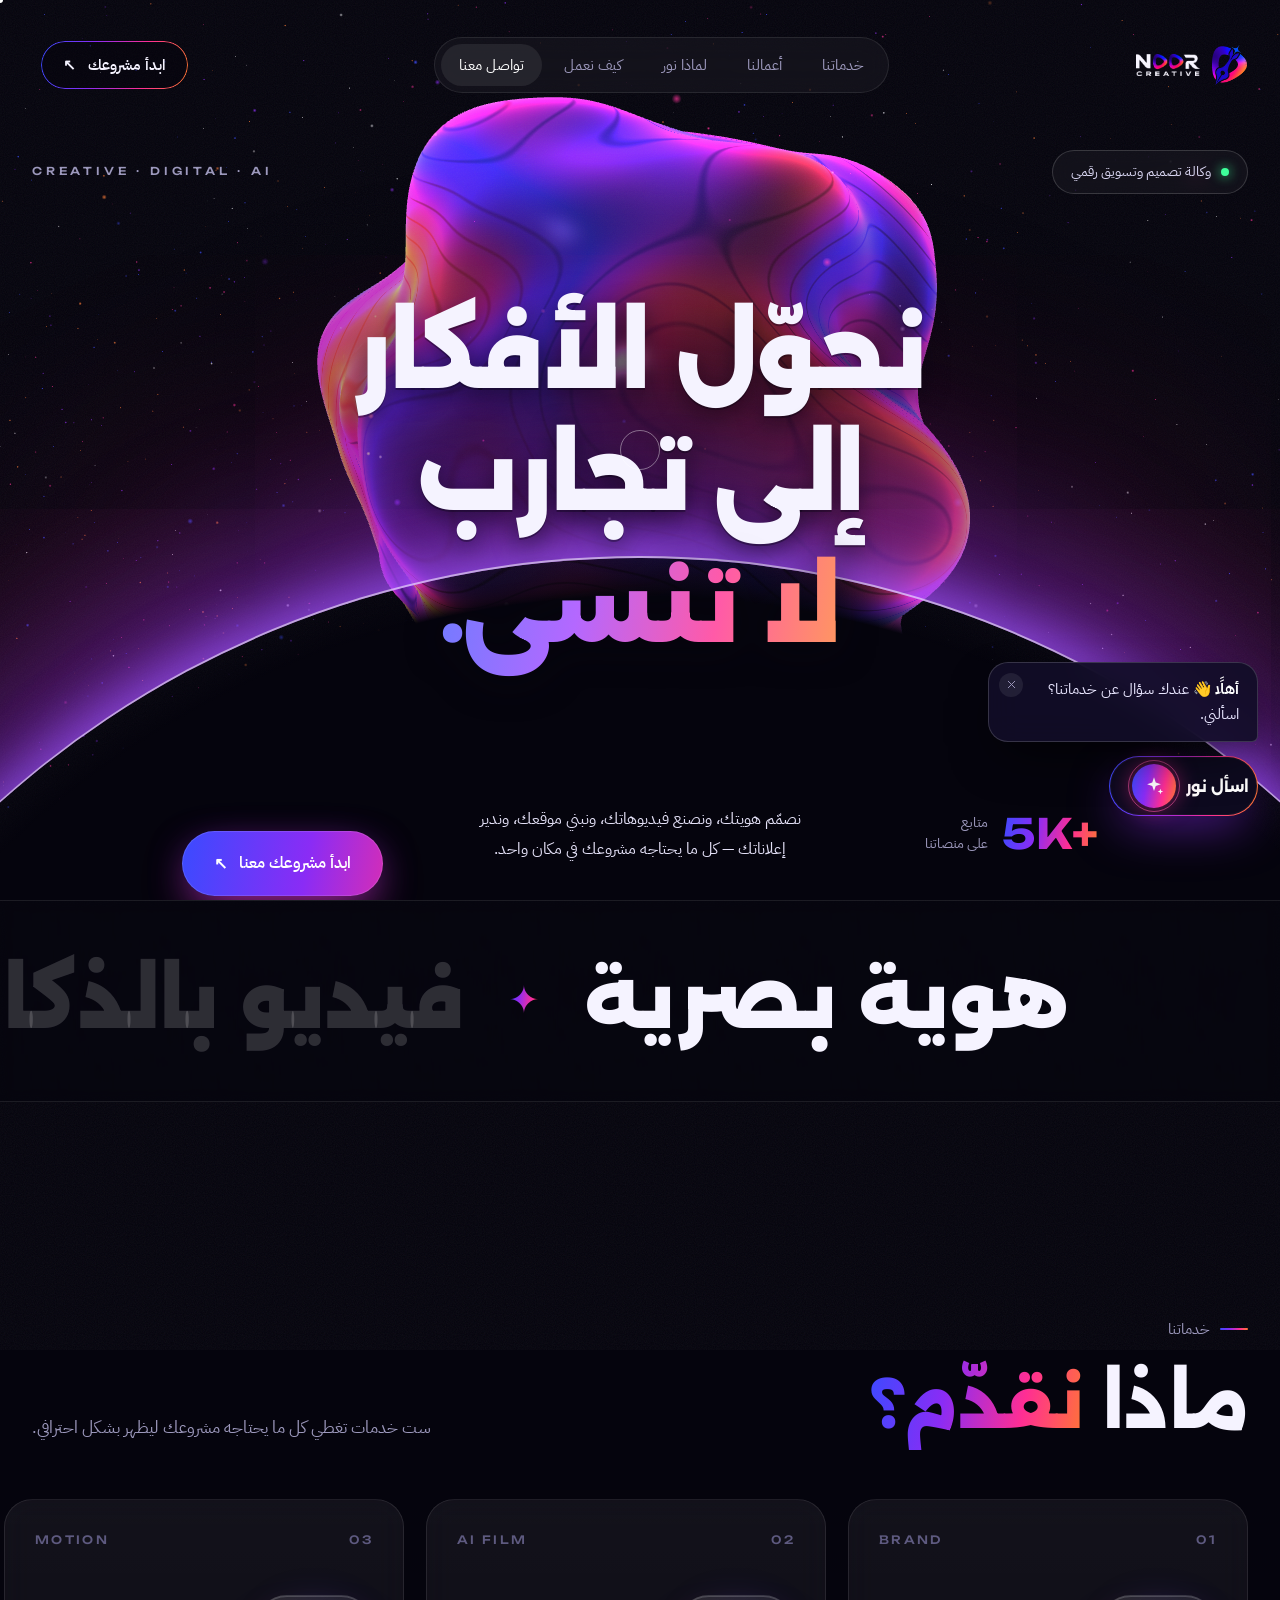
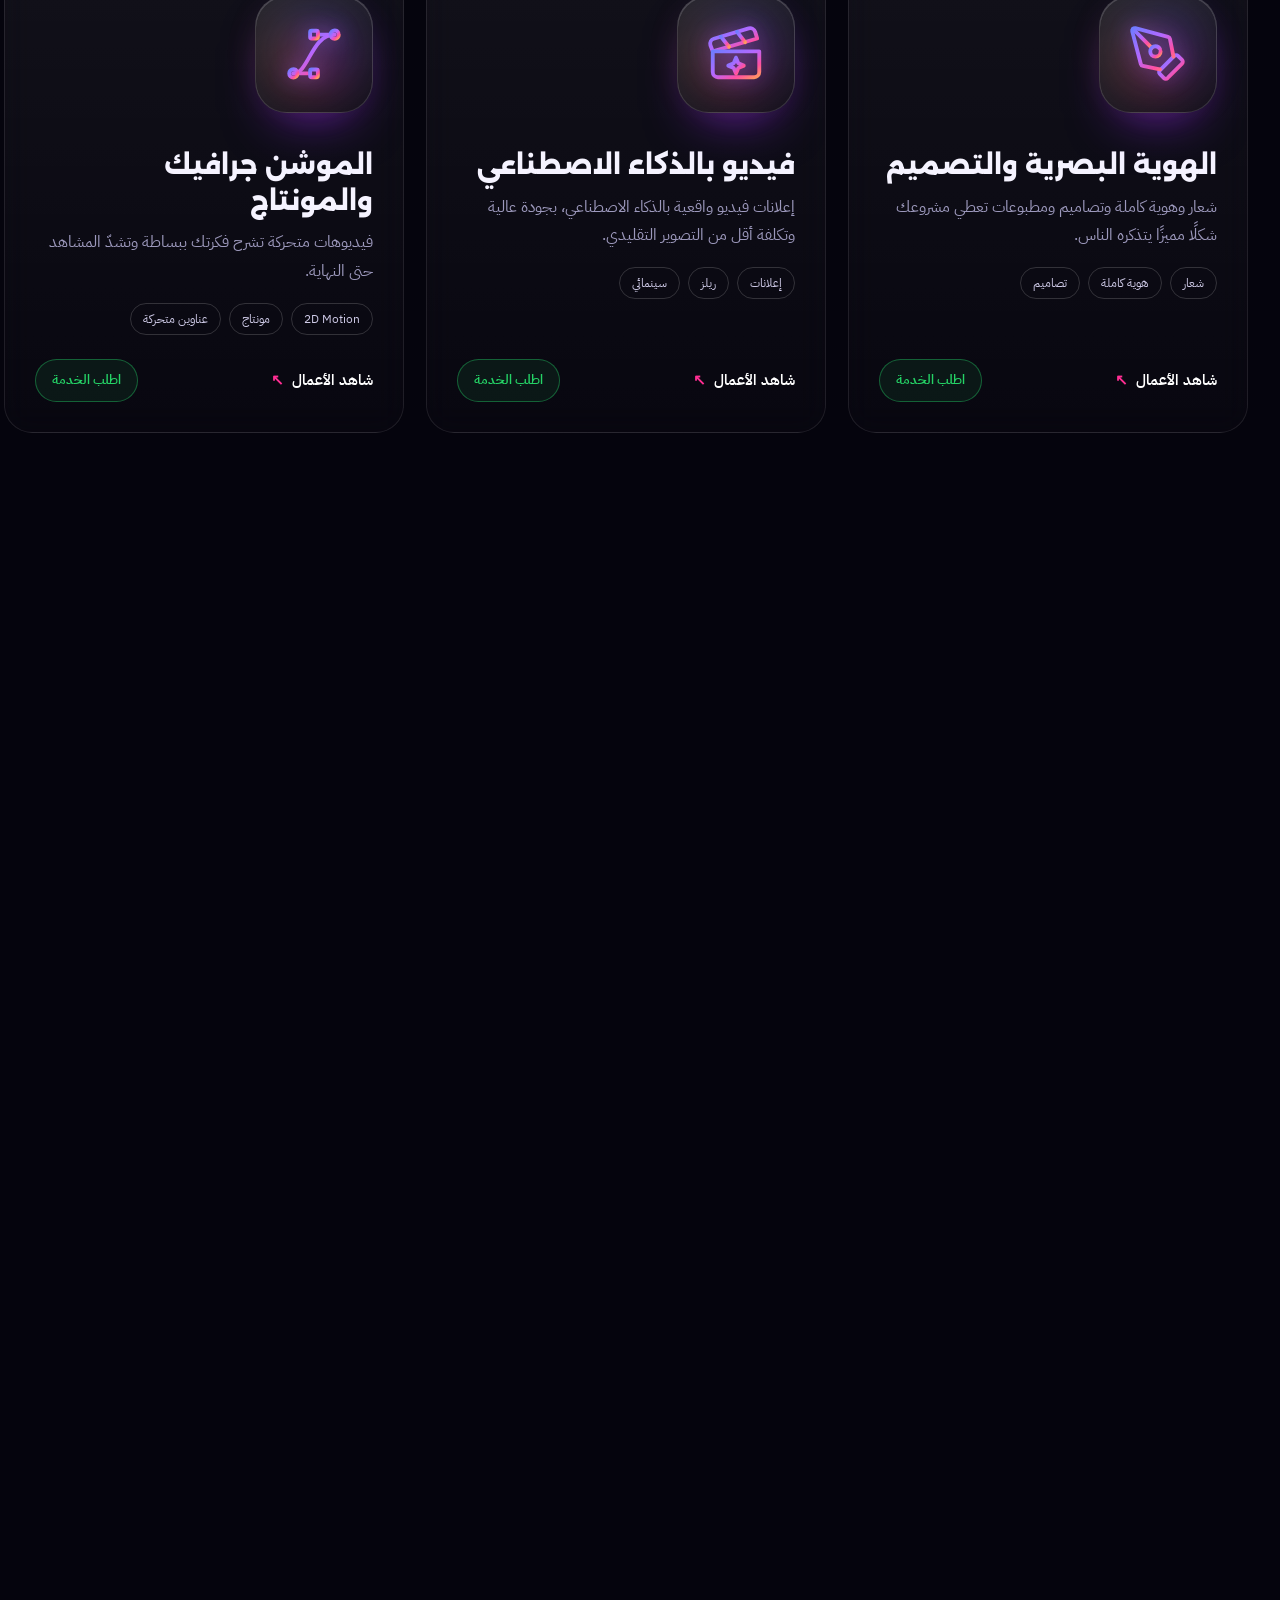
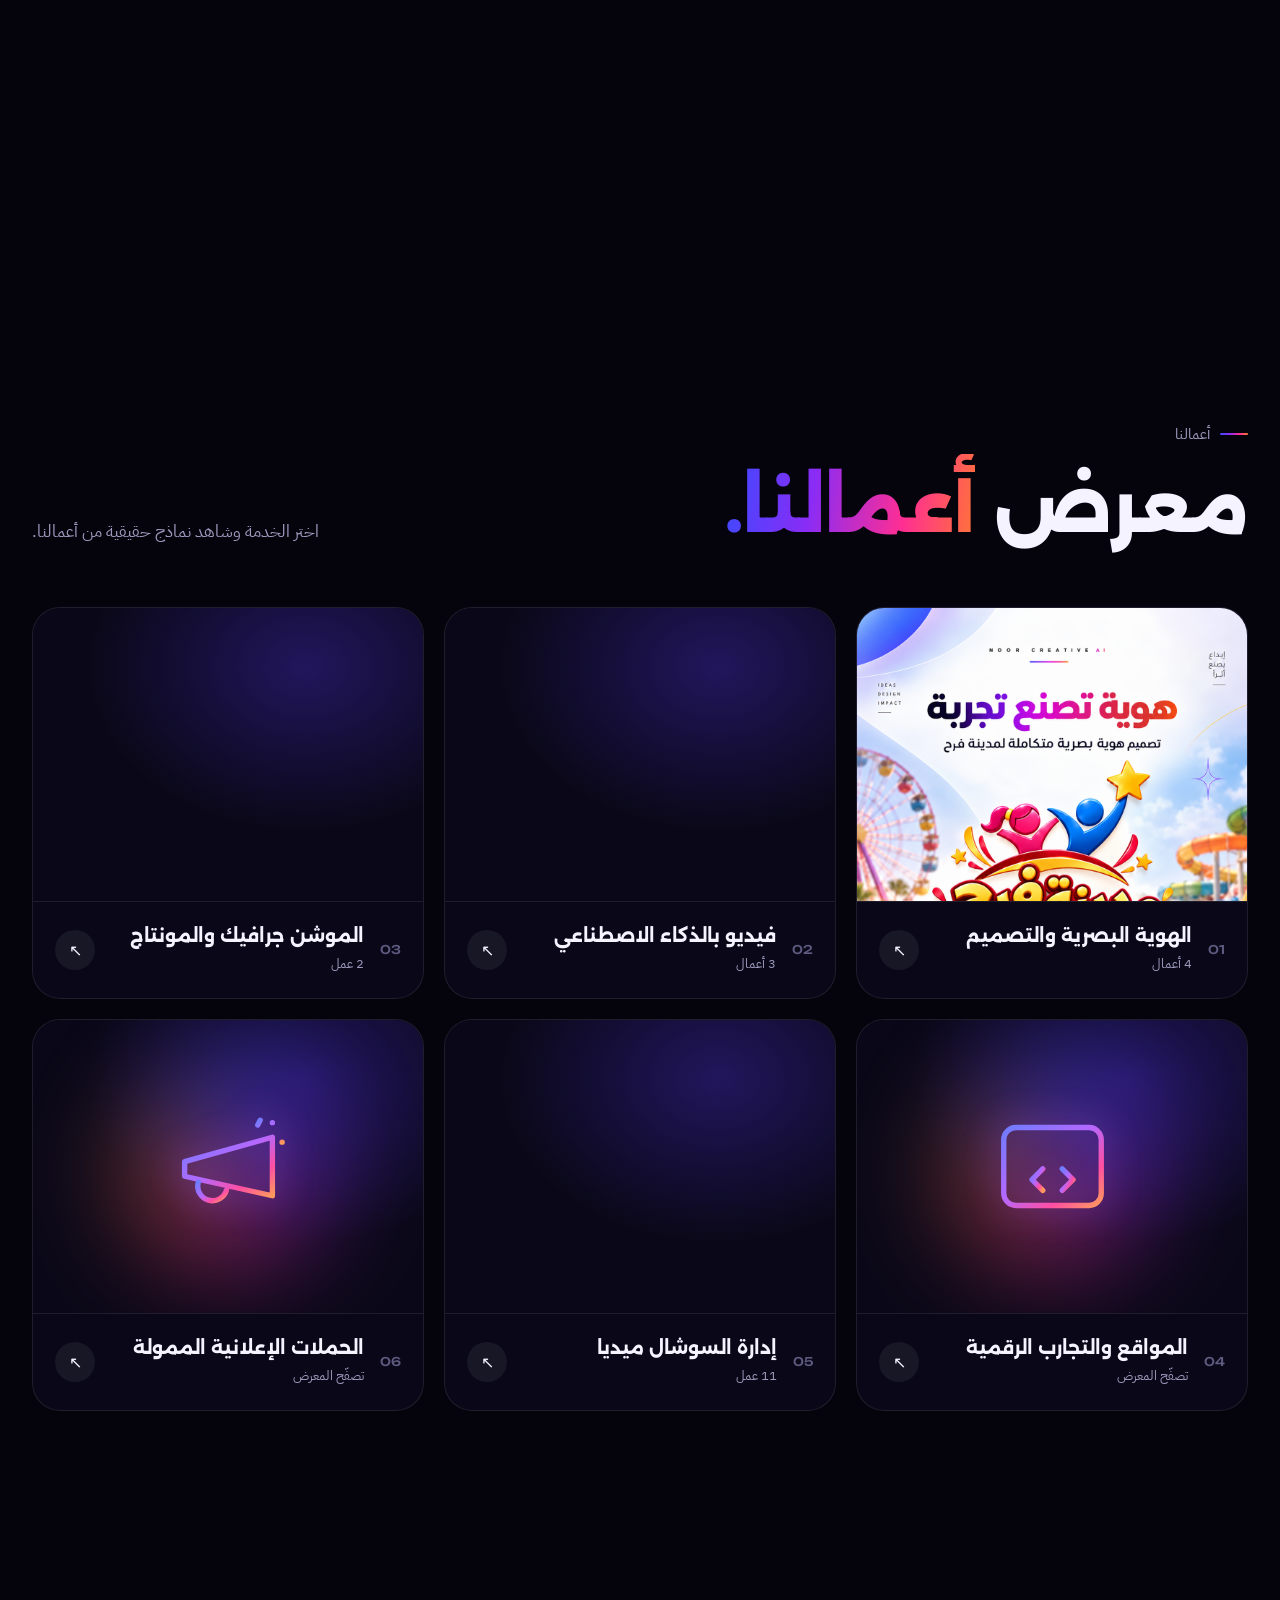
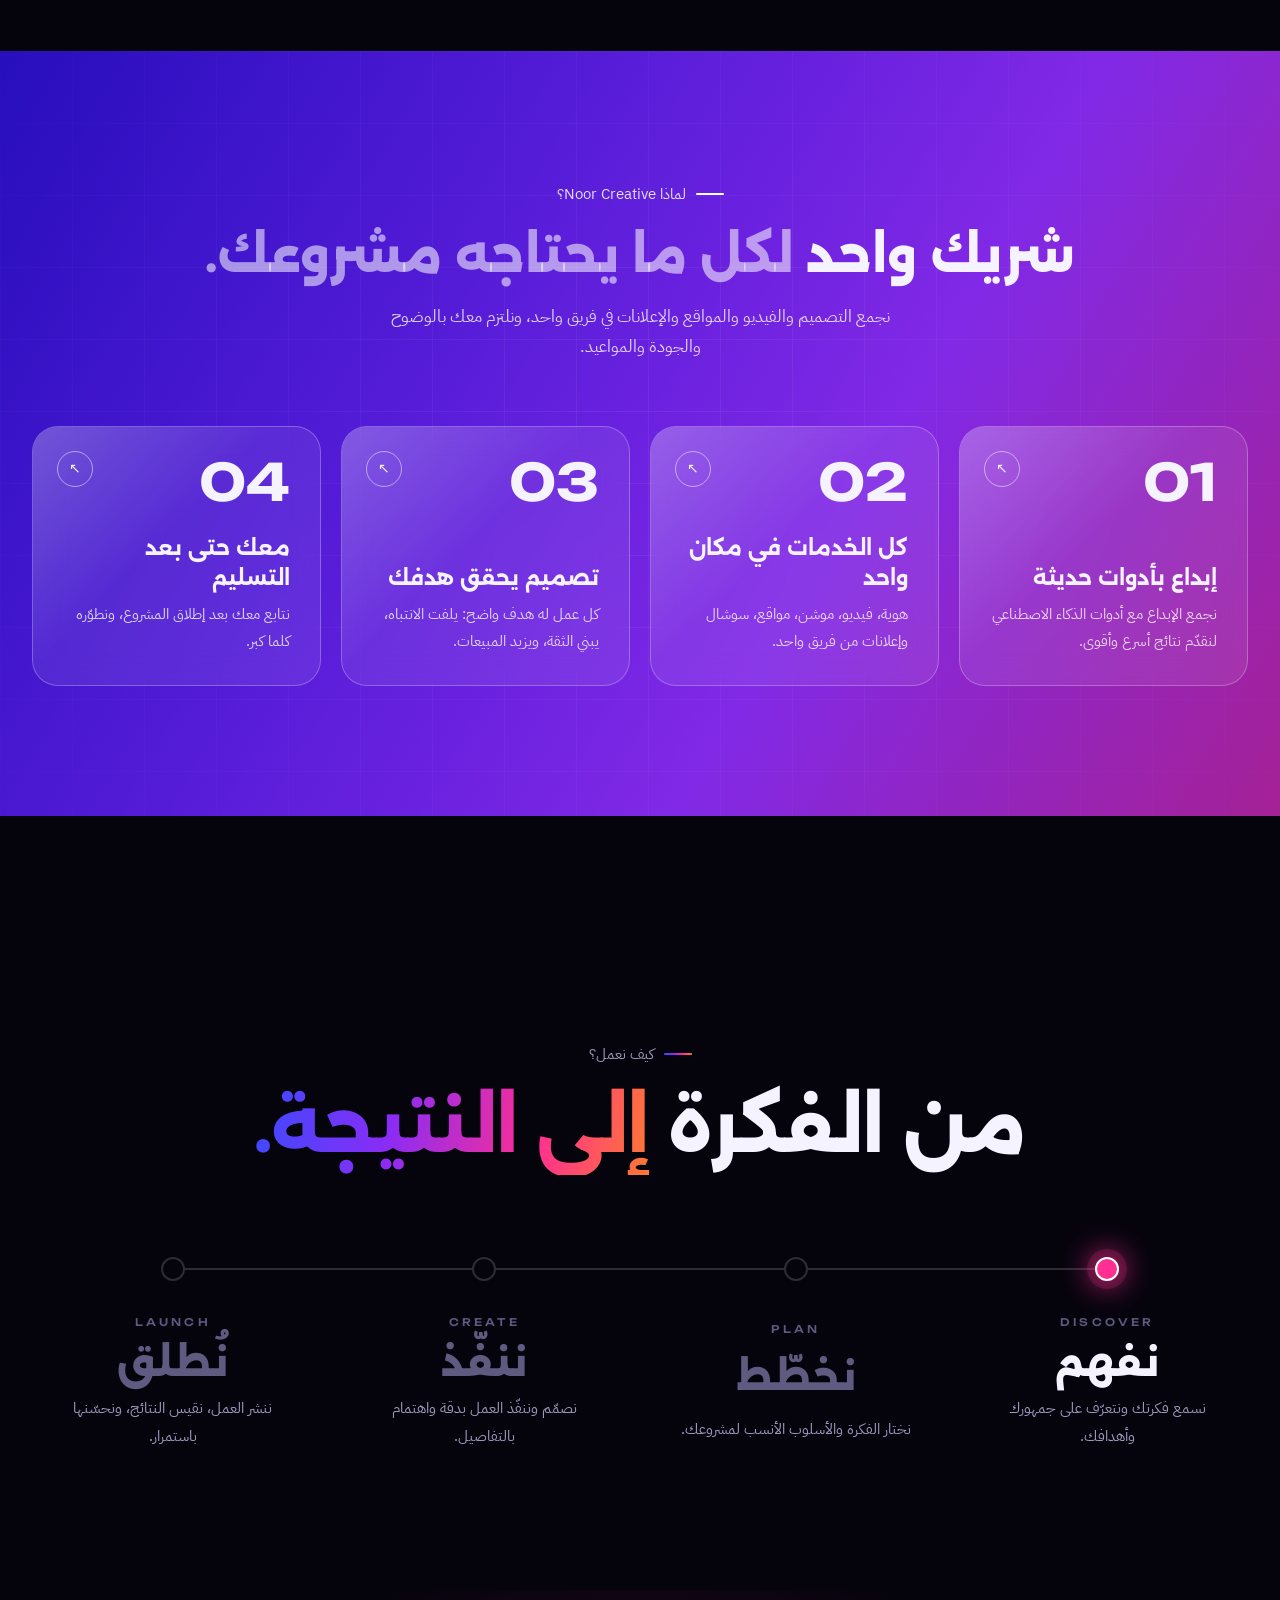
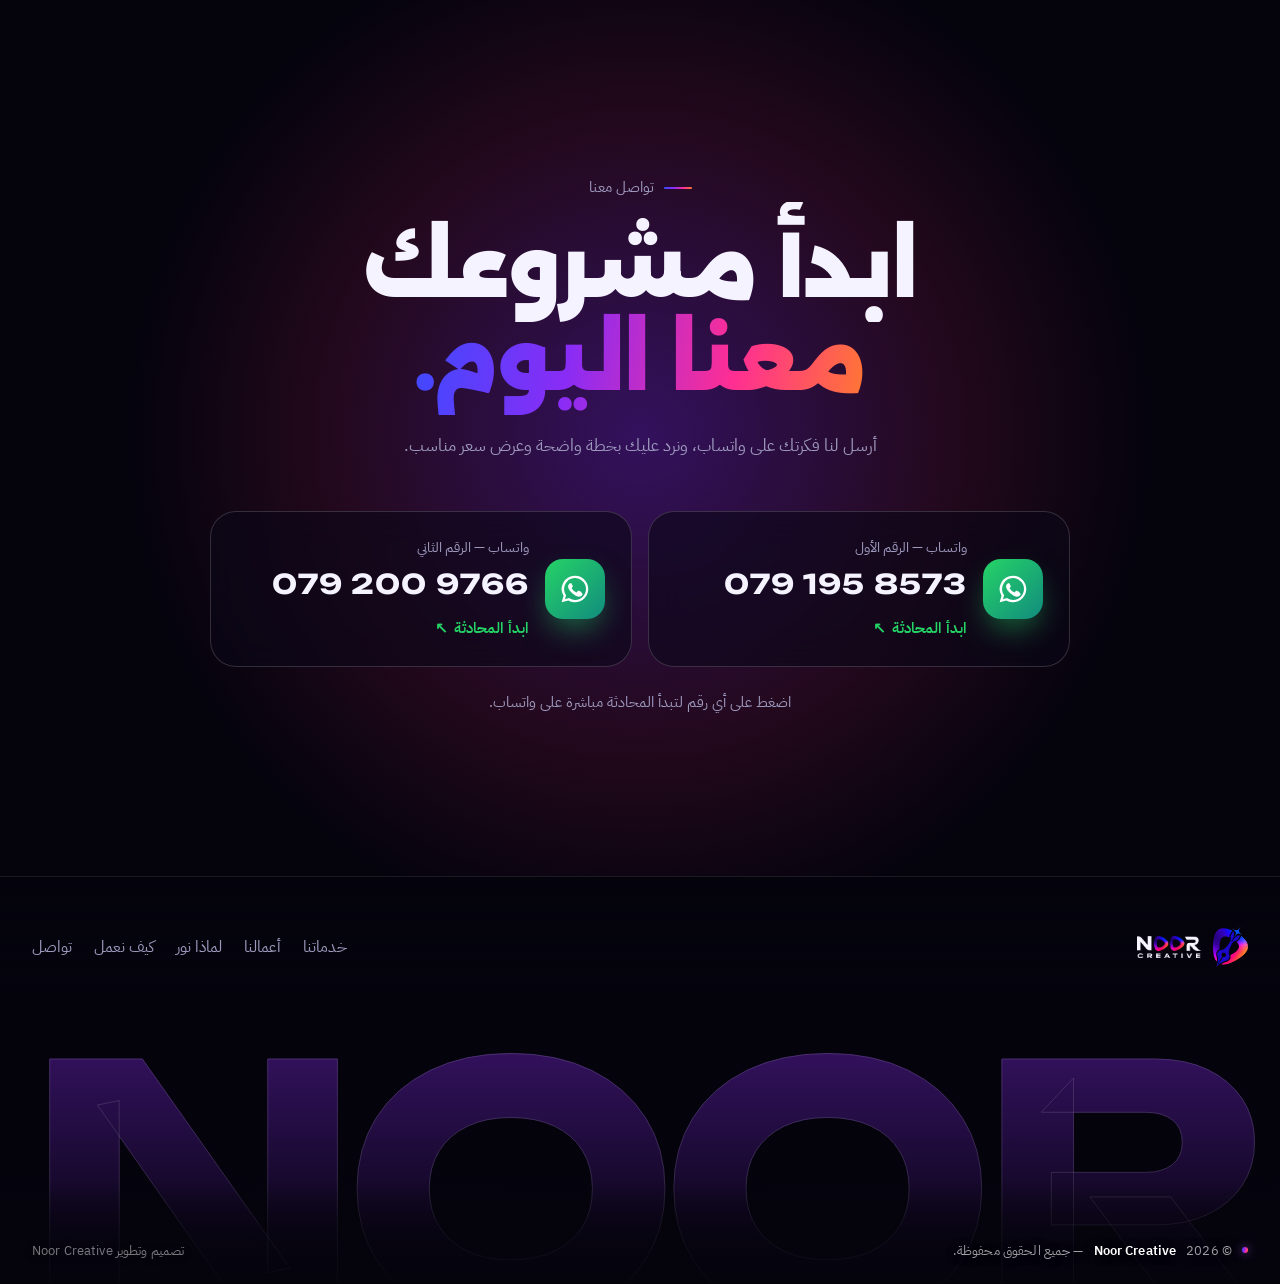
==== index.html @ 7660267d "Noor Creative website Co-Authored-By: Claude Opus 5.5 <noreply@anthropic.com> Claude-Session: https:" ====
<!doctype html>
<html lang="ar" dir="rtl">
<head>
<meta charset="utf-8">
<meta name="viewport" content="width=device-width, initial-scale=1">
<title>NOOR CREATIVE — وكالة إبداعية ورقمية متكاملة</title>
<meta name="description" content="نور كرييتف: هويات بصرية، فيديو بالذكاء الاصطناعي، موشن جرافيك، مواقع، إدارة سوشال ميديا وحملات ممولة. نحوّل الأفكار إلى تجارب لا تُنسى.">
<meta name="theme-color" content="#05040d">
<link rel="icon" href="img/mark.png" type="image/png">
<link rel="stylesheet" href="fonts.css">
<link rel="stylesheet" href="style.css?v=14">
<link rel="stylesheet" href="chat.css?v=4">
</head>
<body class="is-loading">

<!-- PRELOADER -->
<div class="loader" id="loader" aria-hidden="true">
  <div class="loader-in">
    <img src="img/mark.png" alt="" class="loader-mark">
    <div class="loader-count"><span id="count">0</span><sup>%</sup></div>
    <div class="loader-bar"><i id="lbar"></i></div>
    <p class="loader-tag">IDEA · CREATE · IMPACT</p>
  </div>
  <div class="loader-panel"></div>
</div>

<canvas id="scene" aria-hidden="true"></canvas>
<div class="scene-fallback" aria-hidden="true"></div>
<div class="noise" aria-hidden="true"></div>

<div class="cursor" aria-hidden="true"><div class="c-ring"><span class="c-label"></span></div><div class="c-dot"></div></div>

<!-- NAV -->
<header class="nav" id="nav">
  <a class="brand" href="#top" data-link aria-label="NOOR CREATIVE"><img src="img/mark.png" alt=""><img class="brand-word" src="img/word-light.png" alt="NOOR CREATIVE"></a>
  <nav class="nav-links" aria-label="التنقل">
    <a href="#services" data-link>خدماتنا</a>
    <a href="#work" data-link>أعمالنا</a>
    <a href="#why" data-link>لماذا نور</a>
    <a href="#process" data-link>كيف نعمل</a>
    <a href="#contact" data-link>تواصل معنا</a>
  </nav>
  <div class="nav-end">
    <a class="btn-line" href="#contact" data-link data-magnetic><span>ابدأ مشروعك</span><i>↖</i></a>
    <button class="menu-btn" id="menuBtn" aria-label="القائمة" aria-expanded="false"><span></span><span></span></button>
  </div>
</header>

<!-- FULLSCREEN MENU -->
<div class="menu" id="menu" aria-hidden="true">
  <div class="menu-glow"></div>
  <nav class="menu-links">
    <a href="#top" data-link><small>01</small>الرئيسية</a>
    <a href="#services" data-link><small>02</small>خدماتنا</a>
    <a href="#work" data-link><small>03</small>أعمالنا</a>
    <a href="#why" data-link><small>04</small>لماذا نور</a>
    <a href="#process" data-link><small>05</small>كيف نعمل</a>
    <a href="#contact" data-link><small>06</small>تواصل معنا</a>
  </nav>
  <p class="menu-foot">NOOR CREATIVE — تصميم. فيديو. مواقع. إعلانات.</p>
</div>

<main id="top">

<!-- HERO -->
<section class="hero" data-blob="0,0.1,1.35">
  <div class="hero-scrim" aria-hidden="true"></div>
  <div class="arc" aria-hidden="true"></div>
  <div class="hero-top wrap">
    <span class="pill"><i class="dot"></i>وكالة تصميم وتسويق رقمي</span>
    <span class="en-tag">CREATIVE · DIGITAL · AI</span>
  </div>
  <h1 class="hero-title" aria-label="نحوّل الأفكار إلى تجارب لا تنسى">
    <span class="hl"><span>نحوّل الأفكار</span></span>
    <span class="hl"><span>إلى تجارب</span></span>
    <span class="hl"><span class="grad">لا تنسى.</span></span>
  </h1>
  <div class="hero-bottom wrap">
    <div class="stat">
      <b><span data-count="5">0</span>K+</b>
      <span>متابع<br>على منصاتنا</span>
    </div>
    <p class="hero-desc">نصمّم هويتك، ونصنع فيديوهاتك، ونبني موقعك، وندير إعلاناتك — كل ما يحتاجه مشروعك في مكان واحد.</p>
    <a class="btn-grad" href="#contact" data-link data-magnetic data-cursor="ابدأ"><span>ابدأ مشروعك معنا</span><i>↖</i></a>
  </div>
  <div class="scroll-cue" aria-hidden="true"><span></span>مرّر للأسفل</div>
</section>

<!-- MARQUEE -->
<section class="marquee" aria-hidden="true">
  <div class="mq-row" data-dir="1">
    <div class="mq-track"><span>هوية بصرية</span><em>✦</em><span class="o">فيديو بالذكاء الاصطناعي</span><em>✦</em><span>موشن جرافيك</span><em>✦</em><span class="o">مواقع وتجارب رقمية</span><em>✦</em><span>حملات ممولة</span><em>✦</em></div>
  </div>
</section>


<!-- SERVICES (horizontal) -->
<section class="services" id="services" data-blob="0,0.2,0.75,0.28">
  <div class="svc-pin">
    <div class="wrap svc-head">
      <div>
        <div class="kicker"><i></i>خدماتنا</div>
        <h2 class="h-xl" data-split>ماذا <span class="grad">نقدّم؟</span></h2>
      </div>
      <p class="lead">ست خدمات تغطي كل ما يحتاجه مشروعك ليظهر بشكل احترافي.</p>
    </div>
    <svg width="0" height="0" style="position:absolute" aria-hidden="true"><defs><linearGradient id="ig" x1="0" y1="0" x2="1" y2="1"><stop offset="0" stop-color="#6f7cff"/><stop offset=".45" stop-color="#b468ff"/><stop offset=".75" stop-color="#ff4fa3"/><stop offset="1" stop-color="#ff9a5c"/></linearGradient></defs></svg>
    <div class="svc-track" id="svcTrack">
      <article class="svc" data-cursor="المعرض">
        <div class="svc-top"><span>01</span><span class="en">BRAND</span></div>
        <div class="svc-ico"><span class="svc-glow"></span><svg viewBox="0 0 24 24" aria-hidden="true"><path pathLength="1" d="M15.707 21.293a1 1 0 0 1-1.414 0l-1.586-1.586a1 1 0 0 1 0-1.414l5.586-5.586a1 1 0 0 1 1.414 0l1.586 1.586a1 1 0 0 1 0 1.414z"/><path pathLength="1" d="m18 13-1.375-6.874a1 1 0 0 0-.746-.776L3.235 2.028a1 1 0 0 0-1.207 1.207L5.35 15.879a1 1 0 0 0 .776.746L13 18"/><path pathLength="1" d="m2.3 2.3 7.286 7.286"/><circle pathLength="1" cx="11" cy="11" r="2"/></svg></div>
        <h3>الهوية البصرية والتصميم</h3>
        <p>شعار وهوية كاملة وتصاميم ومطبوعات تعطي مشروعك شكلًا مميزًا يتذكره الناس.</p>
        <div class="svc-tags"><span>شعار</span><span>هوية كاملة</span><span>تصاميم</span></div>
        <div class="svc-actions"><a href="service.html#brand" class="svc-go" aria-label="معرض أعمال الهوية البصرية والتصميم">شاهد الأعمال <i>↖</i></a><a href="https://wa.me/962791958573?text=%D9%85%D8%B1%D8%AD%D8%A8%D9%8B%D8%A7%20%D9%86%D9%88%D8%B1%20%D9%83%D8%B1%D9%8A%D9%8A%D8%AA%D9%81%D8%8C%0A%D8%A8%D8%AF%D9%8A%20%D8%A3%D8%B7%D9%84%D8%A8%20%D8%AE%D8%AF%D9%85%D8%A9%3A%20%D8%A7%D9%84%D9%87%D9%88%D9%8A%D8%A9%20%D8%A7%D9%84%D8%A8%D8%B5%D8%B1%D9%8A%D8%A9%20%D9%88%D8%A7%D9%84%D8%AA%D8%B5%D9%85%D9%8A%D9%85%0A%D9%85%D9%85%D9%83%D9%86%20%D8%AA%D9%81%D8%A7%D8%B5%D9%8A%D9%84%20%D8%A3%D9%83%D8%AB%D8%B1%20%D8%B9%D9%86%20%D8%A7%D9%84%D8%A3%D8%B3%D8%B9%D8%A7%D8%B1%20%D9%88%D8%B7%D8%B1%D9%8A%D9%82%D8%A9%20%D8%A7%D9%84%D8%B4%D8%BA%D9%84%D8%9F" target="_blank" rel="noopener" class="svc-wa" aria-label="اطلب الهوية البصرية والتصميم عبر واتساب">اطلب الخدمة</a></div>
      </article>
      <article class="svc" data-cursor="المعرض">
        <div class="svc-top"><span>02</span><span class="en">AI FILM</span></div>
        <div class="svc-ico"><span class="svc-glow"></span><svg viewBox="0 0 24 24" aria-hidden="true"><path pathLength="1" d="M20.2 6 3 11l-.9-2.4c-.3-1.1.3-2.2 1.3-2.5l13.5-4c1.1-.3 2.2.3 2.5 1.3Z"/><path pathLength="1" d="m6.2 5.3 3.1 3.9"/><path pathLength="1" d="m12.4 3.4 3.1 4"/><path pathLength="1" d="M3 11h18v8a2 2 0 0 1-2 2H5a2 2 0 0 1-2-2Z"/><path pathLength="1" d="m12 13.5.9 2.1 2.1.9-2.1.9-.9 2.1-.9-2.1-2.1-.9 2.1-.9Z"/></svg></div>
        <h3>فيديو بالذكاء الاصطناعي</h3>
        <p>إعلانات فيديو واقعية بالذكاء الاصطناعي، بجودة عالية وتكلفة أقل من التصوير التقليدي.</p>
        <div class="svc-tags"><span>إعلانات</span><span>ريلز</span><span>سينمائي</span></div>
        <div class="svc-actions"><a href="service.html#ai-video" class="svc-go" aria-label="معرض أعمال فيديو بالذكاء الاصطناعي">شاهد الأعمال <i>↖</i></a><a href="https://wa.me/962791958573?text=%D9%85%D8%B1%D8%AD%D8%A8%D9%8B%D8%A7%20%D9%86%D9%88%D8%B1%20%D9%83%D8%B1%D9%8A%D9%8A%D8%AA%D9%81%D8%8C%0A%D8%A8%D8%AF%D9%8A%20%D8%A3%D8%B7%D9%84%D8%A8%20%D8%AE%D8%AF%D9%85%D8%A9%3A%20%D9%81%D9%8A%D8%AF%D9%8A%D9%88%20%D8%A8%D8%A7%D9%84%D8%B0%D9%83%D8%A7%D8%A1%20%D8%A7%D9%84%D8%A7%D8%B5%D8%B7%D9%86%D8%A7%D8%B9%D9%8A%0A%D9%85%D9%85%D9%83%D9%86%20%D8%AA%D9%81%D8%A7%D8%B5%D9%8A%D9%84%20%D8%A3%D9%83%D8%AB%D8%B1%20%D8%B9%D9%86%20%D8%A7%D9%84%D8%A3%D8%B3%D8%B9%D8%A7%D8%B1%20%D9%88%D8%B7%D8%B1%D9%8A%D9%82%D8%A9%20%D8%A7%D9%84%D8%B4%D8%BA%D9%84%D8%9F" target="_blank" rel="noopener" class="svc-wa" aria-label="اطلب فيديو بالذكاء الاصطناعي عبر واتساب">اطلب الخدمة</a></div>
      </article>
      <article class="svc" data-cursor="المعرض">
        <div class="svc-top"><span>03</span><span class="en">MOTION</span></div>
        <div class="svc-ico"><span class="svc-glow"></span><svg viewBox="0 0 24 24" aria-hidden="true"><path pathLength="1" d="M4 19.5C10 19.5 11 4.5 20 4.5"/><path pathLength="1" d="M4 19.5h6.5M20 4.5h-6.5"/><circle pathLength="1" cx="4" cy="19.5" r="1.6"/><circle pathLength="1" cx="20" cy="4.5" r="1.6"/><rect pathLength="1" x="10.5" y="18" width="3" height="3" rx=".6"/><rect pathLength="1" x="10.5" y="3" width="3" height="3" rx=".6"/></svg></div>
        <h3>الموشن جرافيك والمونتاج</h3>
        <p>فيديوهات متحركة تشرح فكرتك ببساطة وتشدّ المشاهد حتى النهاية.</p>
        <div class="svc-tags"><span>2D Motion</span><span>مونتاج</span><span>عناوين متحركة</span></div>
        <div class="svc-actions"><a href="service.html#motion" class="svc-go" aria-label="معرض أعمال الموشن جرافيك والمونتاج">شاهد الأعمال <i>↖</i></a><a href="https://wa.me/962791958573?text=%D9%85%D8%B1%D8%AD%D8%A8%D9%8B%D8%A7%20%D9%86%D9%88%D8%B1%20%D9%83%D8%B1%D9%8A%D9%8A%D8%AA%D9%81%D8%8C%0A%D8%A8%D8%AF%D9%8A%20%D8%A3%D8%B7%D9%84%D8%A8%20%D8%AE%D8%AF%D9%85%D8%A9%3A%20%D8%A7%D9%84%D9%85%D9%88%D8%B4%D9%86%20%D8%AC%D8%B1%D8%A7%D9%81%D9%8A%D9%83%20%D9%88%D8%A7%D9%84%D9%85%D9%88%D9%86%D8%AA%D8%A7%D8%AC%0A%D9%85%D9%85%D9%83%D9%86%20%D8%AA%D9%81%D8%A7%D8%B5%D9%8A%D9%84%20%D8%A3%D9%83%D8%AB%D8%B1%20%D8%B9%D9%86%20%D8%A7%D9%84%D8%A3%D8%B3%D8%B9%D8%A7%D8%B1%20%D9%88%D8%B7%D8%B1%D9%8A%D9%82%D8%A9%20%D8%A7%D9%84%D8%B4%D8%BA%D9%84%D8%9F" target="_blank" rel="noopener" class="svc-wa" aria-label="اطلب الموشن جرافيك والمونتاج عبر واتساب">اطلب الخدمة</a></div>
      </article>
      <article class="svc" data-cursor="المعرض">
        <div class="svc-top"><span>04</span><span class="en">WEB</span></div>
        <div class="svc-ico"><span class="svc-glow"></span><svg viewBox="0 0 24 24" aria-hidden="true"><rect pathLength="1" x="2" y="4" width="20" height="16" rx="2.5"/><path pathLength="1" d="M2 9h20"/><path pathLength="1" d="M5.5 6.5h.01M8 6.5h.01"/><path pathLength="1" d="m10 12.5-2.2 2.2 2.2 2.2"/><path pathLength="1" d="m14 12.5 2.2 2.2-2.2 2.2"/></svg></div>
        <h3>المواقع والتجارب الرقمية</h3>
        <p>مواقع سريعة وسهلة الاستخدام، تعمل بشكل ممتاز على الجوال والكمبيوتر.</p>
        <div class="svc-tags"><span>مواقع</span><span>منصات</span><span>UI / UX</span></div>
        <div class="svc-actions"><a href="service.html#web" class="svc-go" aria-label="معرض أعمال المواقع والتجارب الرقمية">شاهد الأعمال <i>↖</i></a><a href="https://wa.me/962791958573?text=%D9%85%D8%B1%D8%AD%D8%A8%D9%8B%D8%A7%20%D9%86%D9%88%D8%B1%20%D9%83%D8%B1%D9%8A%D9%8A%D8%AA%D9%81%D8%8C%0A%D8%A8%D8%AF%D9%8A%20%D8%A3%D8%B7%D9%84%D8%A8%20%D8%AE%D8%AF%D9%85%D8%A9%3A%20%D8%A7%D9%84%D9%85%D9%88%D8%A7%D9%82%D8%B9%20%D9%88%D8%A7%D9%84%D8%AA%D8%AC%D8%A7%D8%B1%D8%A8%20%D8%A7%D9%84%D8%B1%D9%82%D9%85%D9%8A%D8%A9%0A%D9%85%D9%85%D9%83%D9%86%20%D8%AA%D9%81%D8%A7%D8%B5%D9%8A%D9%84%20%D8%A3%D9%83%D8%AB%D8%B1%20%D8%B9%D9%86%20%D8%A7%D9%84%D8%A3%D8%B3%D8%B9%D8%A7%D8%B1%20%D9%88%D8%B7%D8%B1%D9%8A%D9%82%D8%A9%20%D8%A7%D9%84%D8%B4%D8%BA%D9%84%D8%9F" target="_blank" rel="noopener" class="svc-wa" aria-label="اطلب المواقع والتجارب الرقمية عبر واتساب">اطلب الخدمة</a></div>
      </article>
      <article class="svc" data-cursor="المعرض">
        <div class="svc-top"><span>05</span><span class="en">SOCIAL</span></div>
        <div class="svc-ico"><span class="svc-glow"></span><svg viewBox="0 0 24 24" aria-hidden="true"><path pathLength="1" d="M7.9 20A9 9 0 1 0 4 16.1L2 22Z"/><path pathLength="1" d="M15.8 9.2a2.5 2.5 0 0 0-3.5 0l-.3.4-.35-.3a2.42 2.42 0 1 0-3.2 3.6l3.6 3.5 3.6-3.5c1.2-1.2 1.1-2.7.2-3.7"/></svg></div>
        <h3>إدارة السوشال ميديا</h3>
        <p>نخطط المحتوى ونصمّمه وننشره بانتظام، لنزيد متابعيك وتفاعلهم.</p>
        <div class="svc-tags"><span>خطة محتوى</span><span>تصميم</span><span>إدارة</span></div>
        <div class="svc-actions"><a href="service.html#social" class="svc-go" aria-label="معرض أعمال إدارة السوشال ميديا">شاهد الأعمال <i>↖</i></a><a href="https://wa.me/962791958573?text=%D9%85%D8%B1%D8%AD%D8%A8%D9%8B%D8%A7%20%D9%86%D9%88%D8%B1%20%D9%83%D8%B1%D9%8A%D9%8A%D8%AA%D9%81%D8%8C%0A%D8%A8%D8%AF%D9%8A%20%D8%A3%D8%B7%D9%84%D8%A8%20%D8%AE%D8%AF%D9%85%D8%A9%3A%20%D8%A5%D8%AF%D8%A7%D8%B1%D8%A9%20%D8%A7%D9%84%D8%B3%D9%88%D8%B4%D8%A7%D9%84%20%D9%85%D9%8A%D8%AF%D9%8A%D8%A7%0A%D9%85%D9%85%D9%83%D9%86%20%D8%AA%D9%81%D8%A7%D8%B5%D9%8A%D9%84%20%D8%A3%D9%83%D8%AB%D8%B1%20%D8%B9%D9%86%20%D8%A7%D9%84%D8%A3%D8%B3%D8%B9%D8%A7%D8%B1%20%D9%88%D8%B7%D8%B1%D9%8A%D9%82%D8%A9%20%D8%A7%D9%84%D8%B4%D8%BA%D9%84%D8%9F" target="_blank" rel="noopener" class="svc-wa" aria-label="اطلب إدارة السوشال ميديا عبر واتساب">اطلب الخدمة</a></div>
      </article>
      <article class="svc" data-cursor="المعرض">
        <div class="svc-top"><span>06</span><span class="en">ADS</span></div>
        <div class="svc-ico"><span class="svc-glow"></span><svg viewBox="0 0 24 24" aria-hidden="true"><path pathLength="1" d="m3 11 18-5v12L3 14v-3z"/><path pathLength="1" d="M11.6 16.8a3 3 0 1 1-5.8-1.6"/><path pathLength="1" d="M21 3v.01M18.5 2.5l-.5 1M23 7h-.01"/></svg></div>
        <h3>الحملات الإعلانية الممولة</h3>
        <p>إعلانات ممولة تصل للجمهور المناسب، مع متابعة يومية لأفضل نتيجة بأقل تكلفة.</p>
        <div class="svc-tags"><span>Meta Ads</span><span>استهداف</span><span>تقارير</span></div>
        <div class="svc-actions"><a href="service.html#ads" class="svc-go" aria-label="معرض أعمال الحملات الإعلانية الممولة">شاهد الأعمال <i>↖</i></a><a href="https://wa.me/962791958573?text=%D9%85%D8%B1%D8%AD%D8%A8%D9%8B%D8%A7%20%D9%86%D9%88%D8%B1%20%D9%83%D8%B1%D9%8A%D9%8A%D8%AA%D9%81%D8%8C%0A%D8%A8%D8%AF%D9%8A%20%D8%A3%D8%B7%D9%84%D8%A8%20%D8%AE%D8%AF%D9%85%D8%A9%3A%20%D8%A7%D9%84%D8%AD%D9%85%D9%84%D8%A7%D8%AA%20%D8%A7%D9%84%D8%A5%D8%B9%D9%84%D8%A7%D9%86%D9%8A%D8%A9%20%D8%A7%D9%84%D9%85%D9%85%D9%88%D9%84%D8%A9%0A%D9%85%D9%85%D9%83%D9%86%20%D8%AA%D9%81%D8%A7%D8%B5%D9%8A%D9%84%20%D8%A3%D9%83%D8%AB%D8%B1%20%D8%B9%D9%86%20%D8%A7%D9%84%D8%A3%D8%B3%D8%B9%D8%A7%D8%B1%20%D9%88%D8%B7%D8%B1%D9%8A%D9%82%D8%A9%20%D8%A7%D9%84%D8%B4%D8%BA%D9%84%D8%9F" target="_blank" rel="noopener" class="svc-wa" aria-label="اطلب الحملات الإعلانية الممولة عبر واتساب">اطلب الخدمة</a></div>
      </article>
    </div>
  </div>
</section>




<!-- WORK -->
<section class="work" id="work" data-blob="-2.9,0.6,0.6,0.35">
  <div class="wrap">
    <div class="work-head">
      <div>
        <div class="kicker"><i></i>أعمالنا</div>
        <h2 class="h-xl" data-split>معرض <span class="grad">أعمالنا.</span></h2>
      </div>
      <p class="lead" data-fade>اختر الخدمة وشاهد نماذج حقيقية من أعمالنا.</p>
    </div>
    <div class="gal-index" id="workGrid"></div>
  </div>
</section>

<!-- WHY (merged with trust) -->
<section class="band" id="why" data-blob="2.6,0.3,0.6,0.5">
  <div class="band-bg" aria-hidden="true"></div>
  <div class="wrap">
    <div class="band-head">
      <div class="kicker kicker-light"><i></i>لماذا Noor Creative؟</div>
      <h2 class="h-lg" data-split>شريك واحد <span class="soft">لكل ما يحتاجه مشروعك.</span></h2>
      <p class="lead" data-fade>نجمع التصميم والفيديو والمواقع والإعلانات في فريق واحد، ونلتزم معك بالوضوح والجودة والمواعيد.</p>
    </div>
    <div class="band-grid">
      <div class="bcard" data-tilt><span class="bn">01</span><div><h3>إبداع بأدوات حديثة</h3><p>نجمع الإبداع مع أدوات الذكاء الاصطناعي لنقدّم نتائج أسرع وأقوى.</p></div><i class="ba">↖</i></div>
      <div class="bcard" data-tilt><span class="bn">02</span><div><h3>كل الخدمات في مكان واحد</h3><p>هوية، فيديو، موشن، مواقع، سوشال وإعلانات من فريق واحد.</p></div><i class="ba">↖</i></div>
      <div class="bcard" data-tilt><span class="bn">03</span><div><h3>تصميم يحقق هدفك</h3><p>كل عمل له هدف واضح: يلفت الانتباه، يبني الثقة، ويزيد المبيعات.</p></div><i class="ba">↖</i></div>
      <div class="bcard" data-tilt><span class="bn">04</span><div><h3>معك حتى بعد التسليم</h3><p>نتابع معك بعد إطلاق المشروع، ونطوّره كلما كبر.</p></div><i class="ba">↖</i></div>
    </div>
  </div>
</section>

<!-- PROCESS -->
<section class="process" id="process" data-blob="-2.8,-0.2,0.7,0.8">
  <div class="wrap">
    <div class="center-head">
      <div class="kicker"><i></i>كيف نعمل؟</div>
      <h2 class="h-xl" data-split>من الفكرة <span class="grad">إلى النتيجة.</span></h2>
    </div>
    <div class="timeline" id="timeline">
      <div class="tl-line"><i id="tlFill"></i></div>
      <div class="tl-step"><span class="tl-dot"></span><small>DISCOVER</small><h3>نفهم</h3><p>نسمع فكرتك ونتعرّف على جمهورك وأهدافك.</p></div>
      <div class="tl-step"><span class="tl-dot"></span><small>PLAN</small><h3>نخطّط</h3><p>نختار الفكرة والأسلوب الأنسب لمشروعك.</p></div>
      <div class="tl-step"><span class="tl-dot"></span><small>CREATE</small><h3>ننفّذ</h3><p>نصمّم وننفّذ العمل بدقة واهتمام بالتفاصيل.</p></div>
      <div class="tl-step"><span class="tl-dot"></span><small>LAUNCH</small><h3>نُطلق</h3><p>ننشر العمل، نقيس النتائج، ونحسّنها باستمرار.</p></div>
    </div>
  </div>
</section>

<!-- CTA -->
<section class="cta" id="contact" data-blob="0,-1.5,1.05,0.75">
  <div class="cta-glow" aria-hidden="true"></div>
  <div class="wrap cta-in">
    <div class="kicker center"><i></i>تواصل معنا</div>
    <h2 class="cta-title" data-split>ابدأ مشروعك<br><span class="grad">معنا اليوم.</span></h2>
    <p class="lead center" data-fade>أرسل لنا فكرتك على واتساب، ونرد عليك بخطة واضحة وعرض سعر مناسب.</p>
    <div class="wa-grid" data-fade>
      <a class="wa-card" href="https://wa.me/962791958573?text=%D9%85%D8%B1%D8%AD%D8%A8%D9%8B%D8%A7%20%D9%86%D9%88%D8%B1%20%D9%83%D8%B1%D9%8A%D9%8A%D8%AA%D9%81%D8%8C%20%D8%A8%D8%AF%D9%8A%20%D8%A3%D8%B3%D8%AA%D9%81%D8%B3%D8%B1%20%D8%B9%D9%86%20%D8%AE%D8%AF%D9%85%D8%A7%D8%AA%D9%83%D9%85" target="_blank" rel="noopener" data-magnetic data-cursor="واتساب">
        <span class="wa-ic"><svg viewBox="0 0 24 24" aria-hidden="true"><path d="M12 2a10 10 0 0 0-8.6 15.1L2 22l5-1.3A10 10 0 1 0 12 2Zm0 18.2a8.2 8.2 0 0 1-4.2-1.2l-.3-.2-3 .8.8-2.9-.2-.3A8.2 8.2 0 1 1 12 20.2Zm4.5-6.1c-.2-.1-1.5-.7-1.7-.8-.2-.1-.4-.1-.6.1l-.8 1c-.1.2-.3.2-.5.1a6.7 6.7 0 0 1-3.3-2.9c-.3-.4.2-.4.7-1.3.1-.2 0-.3 0-.4l-.8-1.8c-.2-.5-.4-.4-.6-.4h-.5a1 1 0 0 0-.7.3 3 3 0 0 0-.9 2.2 5.2 5.2 0 0 0 1.1 2.8 11.9 11.9 0 0 0 4.6 4c1.7.7 2.4.8 3.2.7.5-.1 1.5-.6 1.8-1.2.2-.6.2-1.1.1-1.2l-.4-.2Z"/></svg></span>
        <span class="wa-txt"><small>واتساب — الرقم الأول</small><b dir="ltr">079 195 8573</b></span>
        <span class="wa-go">ابدأ المحادثة <i>↖</i></span>
      </a>
      <a class="wa-card" href="https://wa.me/962792009766?text=%D9%85%D8%B1%D8%AD%D8%A8%D9%8B%D8%A7%20%D9%86%D9%88%D8%B1%20%D9%83%D8%B1%D9%8A%D9%8A%D8%AA%D9%81%D8%8C%20%D8%A8%D8%AF%D9%8A%20%D8%A3%D8%B3%D8%AA%D9%81%D8%B3%D8%B1%20%D8%B9%D9%86%20%D8%AE%D8%AF%D9%85%D8%A7%D8%AA%D9%83%D9%85" target="_blank" rel="noopener" data-magnetic data-cursor="واتساب">
        <span class="wa-ic"><svg viewBox="0 0 24 24" aria-hidden="true"><path d="M12 2a10 10 0 0 0-8.6 15.1L2 22l5-1.3A10 10 0 1 0 12 2Zm0 18.2a8.2 8.2 0 0 1-4.2-1.2l-.3-.2-3 .8.8-2.9-.2-.3A8.2 8.2 0 1 1 12 20.2Zm4.5-6.1c-.2-.1-1.5-.7-1.7-.8-.2-.1-.4-.1-.6.1l-.8 1c-.1.2-.3.2-.5.1a6.7 6.7 0 0 1-3.3-2.9c-.3-.4.2-.4.7-1.3.1-.2 0-.3 0-.4l-.8-1.8c-.2-.5-.4-.4-.6-.4h-.5a1 1 0 0 0-.7.3 3 3 0 0 0-.9 2.2 5.2 5.2 0 0 0 1.1 2.8 11.9 11.9 0 0 0 4.6 4c1.7.7 2.4.8 3.2.7.5-.1 1.5-.6 1.8-1.2.2-.6.2-1.1.1-1.2l-.4-.2Z"/></svg></span>
        <span class="wa-txt"><small>واتساب — الرقم الثاني</small><b dir="ltr">079 200 9766</b></span>
        <span class="wa-go">ابدأ المحادثة <i>↖</i></span>
      </a>
    </div>
    <p class="wa-note">اضغط على أي رقم لتبدأ المحادثة مباشرة على واتساب.</p>
  </div>
</section>
</main>
<a class="wa-float" href="https://wa.me/962791958573?text=%D9%85%D8%B1%D8%AD%D8%A8%D9%8B%D8%A7%20%D9%86%D9%88%D8%B1%20%D9%83%D8%B1%D9%8A%D9%8A%D8%AA%D9%81%D8%8C%20%D8%A8%D8%AF%D9%8A%20%D8%A3%D8%B3%D8%AA%D9%81%D8%B3%D8%B1%20%D8%B9%D9%86%20%D8%AE%D8%AF%D9%85%D8%A7%D8%AA%D9%83%D9%85" target="_blank" rel="noopener" aria-label="تواصل معنا على واتساب"><svg viewBox="0 0 24 24" aria-hidden="true"><path d="M12 2a10 10 0 0 0-8.6 15.1L2 22l5-1.3A10 10 0 1 0 12 2Zm0 18.2a8.2 8.2 0 0 1-4.2-1.2l-.3-.2-3 .8.8-2.9-.2-.3A8.2 8.2 0 1 1 12 20.2Zm4.5-6.1c-.2-.1-1.5-.7-1.7-.8-.2-.1-.4-.1-.6.1l-.8 1c-.1.2-.3.2-.5.1a6.7 6.7 0 0 1-3.3-2.9c-.3-.4.2-.4.7-1.3.1-.2 0-.3 0-.4l-.8-1.8c-.2-.5-.4-.4-.6-.4h-.5a1 1 0 0 0-.7.3 3 3 0 0 0-.9 2.2 5.2 5.2 0 0 0 1.1 2.8 11.9 11.9 0 0 0 4.6 4c1.7.7 2.4.8 3.2.7.5-.1 1.5-.6 1.8-1.2.2-.6.2-1.1.1-1.2l-.4-.2Z"/></svg></a>

<footer class="foot">
  <div class="wrap foot-top">
    <a class="brand" href="#top" data-link><img src="img/mark.png" alt=""><img class="brand-word" src="img/word-light.png" alt="NOOR CREATIVE"></a>
    <nav><a href="#services" data-link>خدماتنا</a><a href="#work" data-link>أعمالنا</a><a href="#why" data-link>لماذا نور</a><a href="#process" data-link>كيف نعمل</a><a href="#contact" data-link>تواصل</a></nav>
  </div>
  <div class="foot-giant" aria-hidden="true">NOOR</div>
  <div class="foot-legal">
    <div class="wrap foot-legal-in">
      <p>© 2026 <b>Noor Creative</b> — جميع الحقوق محفوظة.</p>
      <p class="fl-sub">تصميم وتطوير Noor Creative</p>
    </div>
  </div>
</footer>

<script src="vendor/three.min.js"></script>
<script src="vendor/gsap.min.js"></script>
<script src="vendor/ScrollTrigger.min.js"></script>
<script src="vendor/lenis.min.js"></script>
<script src="data.js?v=9"></script>
<script src="home.js?v=9"></script>
<script src="scene.js"></script>
<script src="app.js?v=9"></script>
<script src="chat.js?v=8"></script>
</body>
</html>
---- fonts.css ----
@font-face {
  font-family: 'PlexArabic';
  font-style: normal;
  font-weight: 400;
  font-display: swap;
  src: url(fonts/Qw3CZRtWPQCuHme67tEYUIx3Kh0PHR9N6Ys43PWrfQ.woff2) format('woff2');
  unicode-range: U+0600-06FF, U+0750-077F, U+0870-0891, U+0897-08E1, U+08E3-08FF, U+200C-200E, U+2010-2011, U+204F, U+2E41, U+FB50-FDFF, U+FE70-FE74, U+FE76-FEFC, U+102E0-102FB, U+10E60-10E7E, U+10EC2-10EC7, U+10EC9-10EEE, U+10EF0-10EFF, U+1EE00-1EE03, U+1EE05-1EE1F, U+1EE21-1EE22, U+1EE24, U+1EE27, U+1EE29-1EE32, U+1EE34-1EE37, U+1EE39, U+1EE3B, U+1EE42, U+1EE47, U+1EE49, U+1EE4B, U+1EE4D-1EE4F, U+1EE51-1EE52, U+1EE54, U+1EE57, U+1EE59, U+1EE5B, U+1EE5D, U+1EE5F, U+1EE61-1EE62, U+1EE64, U+1EE67-1EE6A, U+1EE6C-1EE72, U+1EE74-1EE77, U+1EE79-1EE7C, U+1EE7E, U+1EE80-1EE89, U+1EE8B-1EE9B, U+1EEA1-1EEA3, U+1EEA5-1EEA9, U+1EEAB-1EEBB, U+1EEF0-1EEF1;
}
@font-face {
  font-family: 'PlexArabic';
  font-style: normal;
  font-weight: 400;
  font-display: swap;
  src: url(fonts/Qw3CZRtWPQCuHme67tEYUIx3Kh0PHR9N6Ys93PU.woff2) format('woff2');
  unicode-range: U+0000-00FF, U+0131, U+0152-0153, U+02BB-02BC, U+02C6, U+02DA, U+02DC, U+0304, U+0308, U+0329, U+2000-206F, U+20AC, U+2122, U+2191, U+2193, U+2212, U+2215, U+FEFF, U+FFFD;
}
@font-face {
  font-family: 'PlexArabic';
  font-style: normal;
  font-weight: 500;
  font-display: swap;
  src: url(fonts/Qw3NZRtWPQCuHme67tEYUIx3Kh0PHR9N6YPO_-CRXMR5Kw.woff2) format('woff2');
  unicode-range: U+0600-06FF, U+0750-077F, U+0870-0891, U+0897-08E1, U+08E3-08FF, U+200C-200E, U+2010-2011, U+204F, U+2E41, U+FB50-FDFF, U+FE70-FE74, U+FE76-FEFC, U+102E0-102FB, U+10E60-10E7E, U+10EC2-10EC7, U+10EC9-10EEE, U+10EF0-10EFF, U+1EE00-1EE03, U+1EE05-1EE1F, U+1EE21-1EE22, U+1EE24, U+1EE27, U+1EE29-1EE32, U+1EE34-1EE37, U+1EE39, U+1EE3B, U+1EE42, U+1EE47, U+1EE49, U+1EE4B, U+1EE4D-1EE4F, U+1EE51-1EE52, U+1EE54, U+1EE57, U+1EE59, U+1EE5B, U+1EE5D, U+1EE5F, U+1EE61-1EE62, U+1EE64, U+1EE67-1EE6A, U+1EE6C-1EE72, U+1EE74-1EE77, U+1EE79-1EE7C, U+1EE7E, U+1EE80-1EE89, U+1EE8B-1EE9B, U+1EEA1-1EEA3, U+1EEA5-1EEA9, U+1EEAB-1EEBB, U+1EEF0-1EEF1;
}
@font-face {
  font-family: 'PlexArabic';
  font-style: normal;
  font-weight: 500;
  font-display: swap;
  src: url(fonts/Qw3NZRtWPQCuHme67tEYUIx3Kh0PHR9N6YPO_-CUXMQ.woff2) format('woff2');
  unicode-range: U+0000-00FF, U+0131, U+0152-0153, U+02BB-02BC, U+02C6, U+02DA, U+02DC, U+0304, U+0308, U+0329, U+2000-206F, U+20AC, U+2122, U+2191, U+2193, U+2212, U+2215, U+FEFF, U+FFFD;
}
@font-face {
  font-family: 'PlexArabic';
  font-style: normal;
  font-weight: 600;
  font-display: swap;
  src: url(fonts/Qw3NZRtWPQCuHme67tEYUIx3Kh0PHR9N6YPi-OCRXMR5Kw.woff2) format('woff2');
  unicode-range: U+0600-06FF, U+0750-077F, U+0870-0891, U+0897-08E1, U+08E3-08FF, U+200C-200E, U+2010-2011, U+204F, U+2E41, U+FB50-FDFF, U+FE70-FE74, U+FE76-FEFC, U+102E0-102FB, U+10E60-10E7E, U+10EC2-10EC7, U+10EC9-10EEE, U+10EF0-10EFF, U+1EE00-1EE03, U+1EE05-1EE1F, U+1EE21-1EE22, U+1EE24, U+1EE27, U+1EE29-1EE32, U+1EE34-1EE37, U+1EE39, U+1EE3B, U+1EE42, U+1EE47, U+1EE49, U+1EE4B, U+1EE4D-1EE4F, U+1EE51-1EE52, U+1EE54, U+1EE57, U+1EE59, U+1EE5B, U+1EE5D, U+1EE5F, U+1EE61-1EE62, U+1EE64, U+1EE67-1EE6A, U+1EE6C-1EE72, U+1EE74-1EE77, U+1EE79-1EE7C, U+1EE7E, U+1EE80-1EE89, U+1EE8B-1EE9B, U+1EEA1-1EEA3, U+1EEA5-1EEA9, U+1EEAB-1EEBB, U+1EEF0-1EEF1;
}
@font-face {
  font-family: 'PlexArabic';
  font-style: normal;
  font-weight: 600;
  font-display: swap;
  src: url(fonts/Qw3NZRtWPQCuHme67tEYUIx3Kh0PHR9N6YPi-OCUXMQ.woff2) format('woff2');
  unicode-range: U+0000-00FF, U+0131, U+0152-0153, U+02BB-02BC, U+02C6, U+02DA, U+02DC, U+0304, U+0308, U+0329, U+2000-206F, U+20AC, U+2122, U+2191, U+2193, U+2212, U+2215, U+FEFF, U+FFFD;
}
@font-face {
  font-family: 'PlexArabic';
  font-style: normal;
  font-weight: 700;
  font-display: swap;
  src: url(fonts/Qw3NZRtWPQCuHme67tEYUIx3Kh0PHR9N6YOG-eCRXMR5Kw.woff2) format('woff2');
  unicode-range: U+0600-06FF, U+0750-077F, U+0870-0891, U+0897-08E1, U+08E3-08FF, U+200C-200E, U+2010-2011, U+204F, U+2E41, U+FB50-FDFF, U+FE70-FE74, U+FE76-FEFC, U+102E0-102FB, U+10E60-10E7E, U+10EC2-10EC7, U+10EC9-10EEE, U+10EF0-10EFF, U+1EE00-1EE03, U+1EE05-1EE1F, U+1EE21-1EE22, U+1EE24, U+1EE27, U+1EE29-1EE32, U+1EE34-1EE37, U+1EE39, U+1EE3B, U+1EE42, U+1EE47, U+1EE49, U+1EE4B, U+1EE4D-1EE4F, U+1EE51-1EE52, U+1EE54, U+1EE57, U+1EE59, U+1EE5B, U+1EE5D, U+1EE5F, U+1EE61-1EE62, U+1EE64, U+1EE67-1EE6A, U+1EE6C-1EE72, U+1EE74-1EE77, U+1EE79-1EE7C, U+1EE7E, U+1EE80-1EE89, U+1EE8B-1EE9B, U+1EEA1-1EEA3, U+1EEA5-1EEA9, U+1EEAB-1EEBB, U+1EEF0-1EEF1;
}
@font-face {
  font-family: 'PlexArabic';
  font-style: normal;
  font-weight: 700;
  font-display: swap;
  src: url(fonts/Qw3NZRtWPQCuHme67tEYUIx3Kh0PHR9N6YOG-eCUXMQ.woff2) format('woff2');
  unicode-range: U+0000-00FF, U+0131, U+0152-0153, U+02BB-02BC, U+02C6, U+02DA, U+02DC, U+0304, U+0308, U+0329, U+2000-206F, U+20AC, U+2122, U+2191, U+2193, U+2212, U+2215, U+FEFF, U+FFFD;
}
@font-face {
  font-family: 'Space';
  font-style: normal;
  font-weight: 400;
  font-display: swap;
  src: url(fonts/V8mDoQDjQSkFtoMM3T6r8E7mPbF4Cw.woff2) format('woff2');
  unicode-range: U+0000-00FF, U+0131, U+0152-0153, U+02BB-02BC, U+02C6, U+02DA, U+02DC, U+0304, U+0308, U+0329, U+2000-206F, U+20AC, U+2122, U+2191, U+2193, U+2212, U+2215, U+FEFF, U+FFFD;
}
@font-face {
  font-family: 'Space';
  font-style: normal;
  font-weight: 500;
  font-display: swap;
  src: url(fonts/V8mDoQDjQSkFtoMM3T6r8E7mPbF4Cw.woff2) format('woff2');
  unicode-range: U+0000-00FF, U+0131, U+0152-0153, U+02BB-02BC, U+02C6, U+02DA, U+02DC, U+0304, U+0308, U+0329, U+2000-206F, U+20AC, U+2122, U+2191, U+2193, U+2212, U+2215, U+FEFF, U+FFFD;
}
@font-face {
  font-family: 'Space';
  font-style: normal;
  font-weight: 600;
  font-display: swap;
  src: url(fonts/V8mDoQDjQSkFtoMM3T6r8E7mPbF4Cw.woff2) format('woff2');
  unicode-range: U+0000-00FF, U+0131, U+0152-0153, U+02BB-02BC, U+02C6, U+02DA, U+02DC, U+0304, U+0308, U+0329, U+2000-206F, U+20AC, U+2122, U+2191, U+2193, U+2212, U+2215, U+FEFF, U+FFFD;
}
@font-face {
  font-family: 'Space';
  font-style: normal;
  font-weight: 700;
  font-display: swap;
  src: url(fonts/V8mDoQDjQSkFtoMM3T6r8E7mPbF4Cw.woff2) format('woff2');
  unicode-range: U+0000-00FF, U+0131, U+0152-0153, U+02BB-02BC, U+02C6, U+02DA, U+02DC, U+0304, U+0308, U+0329, U+2000-206F, U+20AC, U+2122, U+2191, U+2193, U+2212, U+2215, U+FEFF, U+FFFD;
}@font-face{font-family:'Alex';font-weight:500;font-display:swap;src:url(fonts/alexandria-arabic-500-normal.woff2) format('woff2');unicode-range:U+0600-06FF,U+0750-077F,U+0870-08FF,U+200C-200E,U+2010-2011,U+204F,U+2E41,U+FB50-FDFF,U+FE70-FEFC}
@font-face{font-family:'Alex';font-weight:700;font-display:swap;src:url(fonts/alexandria-arabic-700-normal.woff2) format('woff2');unicode-range:U+0600-06FF,U+0750-077F,U+0870-08FF,U+200C-200E,U+2010-2011,U+204F,U+2E41,U+FB50-FDFF,U+FE70-FEFC}
@font-face{font-family:'Alex';font-weight:800;font-display:swap;src:url(fonts/alexandria-arabic-800-normal.woff2) format('woff2');unicode-range:U+0600-06FF,U+0750-077F,U+0870-08FF,U+200C-200E,U+2010-2011,U+204F,U+2E41,U+FB50-FDFF,U+FE70-FEFC}
@font-face{font-family:'Alex';font-weight:900;font-display:swap;src:url(fonts/alexandria-arabic-900-normal.woff2) format('woff2');unicode-range:U+0600-06FF,U+0750-077F,U+0870-08FF,U+200C-200E,U+2010-2011,U+204F,U+2E41,U+FB50-FDFF,U+FE70-FEFC}
@font-face{font-family:'Alex';font-weight:700;font-display:swap;src:url(fonts/alexandria-latin-700-normal.woff2) format('woff2');unicode-range:U+0000-00FF,U+2000-206F}
@font-face{font-family:'Alex';font-weight:800;font-display:swap;src:url(fonts/alexandria-latin-800-normal.woff2) format('woff2');unicode-range:U+0000-00FF,U+2000-206F}
@font-face{font-family:'Alex';font-weight:900;font-display:swap;src:url(fonts/alexandria-latin-900-normal.woff2) format('woff2');unicode-range:U+0000-00FF,U+2000-206F}
@font-face{font-family:'Unb';font-weight:500;font-display:swap;src:url(fonts/unbounded-latin-500-normal.woff2) format('woff2')}
@font-face{font-family:'Unb';font-weight:700;font-display:swap;src:url(fonts/unbounded-latin-700-normal.woff2) format('woff2')}
---- style.css ----
:root{
  --bg:#05040d; --bg2:#0a0818; --card:rgba(255,255,255,.035); --line:rgba(255,255,255,.09); --line2:rgba(255,255,255,.16);
  --tx:#f5f3ff; --mute:#9d99bd; --dim:#5e5a80;
  --blue:#3047ff; --indigo:#2a1bd6; --violet:#8a2cf5; --pink:#ff2e93; --orange:#ff7a2f;
  --grad:linear-gradient(100deg,#3a4bff 0%,#8a2cf5 35%,#ff2e93 70%,#ff7a2f 100%);
  --ease:cubic-bezier(.16,1,.3,1);
  --ar:'PlexArabic','Segoe UI',Tahoma,sans-serif; --disp:'Alex','PlexArabic',sans-serif; --en:'Unb','Space',sans-serif;
}
*{box-sizing:border-box;margin:0;padding:0}
html{-webkit-text-size-adjust:100%}
html.lenis,html.lenis body{height:auto}
.lenis.lenis-smooth{scroll-behavior:auto!important}
body{background:var(--bg);color:var(--tx);font-family:var(--ar);line-height:1.8;overflow-x:clip;-webkit-font-smoothing:antialiased}
body.is-loading{overflow:hidden}
img{display:block;max-width:100%}
a{color:inherit;text-decoration:none}
button,input,select,textarea{font:inherit;color:inherit}
::selection{background:var(--pink);color:#fff}
.wrap{width:min(1360px,100% - 64px);margin-inline:auto}
.grad{background:var(--grad);-webkit-background-clip:text;background-clip:text;color:transparent;-webkit-text-fill-color:transparent}
main,section,footer{position:relative;z-index:2}

/* ---------- background layers ---------- */
#scene{position:fixed;inset:0;width:100vw;height:100vh;z-index:0;pointer-events:none}
.scene-fallback{position:fixed;inset:0;z-index:0;pointer-events:none;display:none;
  background:radial-gradient(30vmax 30vmax at 50% 45%,rgba(138,44,245,.55),transparent 70%),radial-gradient(22vmax 22vmax at 56% 55%,rgba(255,46,147,.4),transparent 70%)}
.no-gl .scene-fallback{display:block}
.noise{position:fixed;inset:-50%;z-index:1;pointer-events:none;opacity:.06;
  background-image:url("data:image/svg+xml,%3Csvg xmlns='http://www.w3.org/2000/svg' width='160' height='160'%3E%3Cfilter id='n'%3E%3CfeTurbulence type='fractalNoise' baseFrequency='.9' numOctaves='3' stitchTiles='stitch'/%3E%3C/filter%3E%3Crect width='100%25' height='100%25' filter='url(%23n)'/%3E%3C/svg%3E");
  animation:grain 1s steps(4) infinite}
@keyframes grain{25%{transform:translate(-3%,2%)}50%{transform:translate(2%,-3%)}75%{transform:translate(-2%,-2%)}}

/* ---------- loader ---------- */
.loader{position:fixed;inset:0;z-index:200;display:grid;place-items:center;background:var(--bg)}
.loader-in{display:grid;justify-items:center;gap:22px}
.loader-mark{width:96px;filter:drop-shadow(0 0 40px rgba(138,44,245,.7));animation:lpulse 1.6s ease-in-out infinite}
@keyframes lpulse{50%{transform:scale(1.08);filter:drop-shadow(0 0 70px rgba(255,46,147,.8))}}
.loader-count{font-family:var(--en);font-weight:700;font-size:clamp(3rem,8vw,6rem);line-height:1;direction:ltr}
.loader-count sup{font-size:.35em;color:var(--mute);margin-left:4px}
.loader-bar{width:min(320px,70vw);height:2px;background:var(--line);border-radius:2px;overflow:hidden}
.loader-bar i{display:block;height:100%;width:0;background:var(--grad)}
.loader-tag{font-family:var(--en);font-size:.68rem;letter-spacing:.4em;color:var(--mute);direction:ltr}
.loader-panel{position:absolute;inset:0;background:var(--grad);transform:translateY(100%);z-index:-1}

/* ---------- cursor ---------- */
.cursor{position:fixed;inset:0;z-index:150;pointer-events:none;display:none}
.has-cursor .cursor{display:block}
.c-dot,.c-ring{position:fixed;top:0;left:0;border-radius:50%;will-change:transform}
.c-dot{width:6px;height:6px;margin:-3px 0 0 -3px;background:#fff}
.c-ring{width:40px;height:40px;margin:-20px 0 0 -20px;border:1px solid rgba(255,255,255,.4);display:grid;place-items:center;transition:width .4s var(--ease),height .4s var(--ease),margin .4s var(--ease),background .4s,border-color .4s}
.c-label{font-size:.82rem;font-weight:600;opacity:0;transition:opacity .3s;white-space:nowrap}
.cursor.hover .c-ring{width:64px;height:64px;margin:-32px 0 0 -32px;border-color:transparent;background:rgba(255,255,255,.1);backdrop-filter:blur(4px)}
.cursor.label .c-ring{width:96px;height:96px;margin:-48px 0 0 -48px;border-color:transparent;background:var(--grad)}
.cursor.label .c-label{opacity:1}
.cursor.label .c-dot{opacity:0}

/* ---------- nav ---------- */
.nav{position:fixed;z-index:120;top:0;inset-inline:0;display:flex;align-items:center;justify-content:space-between;gap:24px;padding:22px 32px;transition:padding .5s var(--ease),background .5s,backdrop-filter .5s}
.nav.solid{padding-block:12px;background:rgba(5,4,13,.6);backdrop-filter:blur(18px) saturate(1.4);-webkit-backdrop-filter:blur(18px) saturate(1.4);border-bottom:1px solid var(--line)}
.nav.hide{transform:translateY(-110%)}
.nav{transition:transform .6s var(--ease),padding .5s var(--ease),background .5s}
.brand{display:flex;align-items:center;gap:12px}
.brand img:first-child{height:40px;width:auto}
.brand-word{height:22px;width:auto}
.nav-links{display:flex;gap:4px;padding:6px;border-radius:999px;background:rgba(255,255,255,.04);border:1px solid var(--line);backdrop-filter:blur(12px)}
.nav-links a{padding:8px 18px;border-radius:999px;font-size:.92rem;color:var(--mute);transition:.3s}
.nav-links a:hover,.nav-links a.act{color:#fff;background:rgba(255,255,255,.08)}
.nav-end{display:flex;gap:10px;align-items:center}
.menu-btn{width:48px;height:48px;border-radius:50%;border:1px solid var(--line2);background:rgba(255,255,255,.04);cursor:pointer;display:none;position:relative}
.menu-btn span{position:absolute;inset-inline:15px;height:1.5px;background:#fff;transition:.5s var(--ease)}
.menu-btn span:first-child{top:20px}.menu-btn span:last-child{top:27px}
.menu-open .menu-btn span:first-child{top:23px;transform:rotate(45deg)}.menu-open .menu-btn span:last-child{top:23px;transform:rotate(-45deg)}

/* buttons */
.btn-line,.btn-grad{--mx:0px;--my:0px;position:relative;display:inline-flex;align-items:center;gap:12px;border-radius:999px;font-weight:600;cursor:pointer;border:0;isolation:isolate;transform:translate(var(--mx),var(--my));transition:transform .4s var(--ease)}
.btn-line{padding:11px 22px;font-size:.92rem;background:rgba(5,4,13,.4)}
.btn-line::before{content:"";position:absolute;inset:0;border-radius:inherit;padding:1px;background:var(--grad);-webkit-mask:linear-gradient(#000 0 0) content-box,linear-gradient(#000 0 0);-webkit-mask-composite:xor;mask-composite:exclude;z-index:-1}
.btn-line::after{content:"";position:absolute;inset:0;border-radius:inherit;background:var(--grad);opacity:0;transition:opacity .4s;z-index:-2}
.btn-line:hover::after{opacity:1}
.btn-line i,.btn-grad i{font-style:normal;font-family:var(--en);transition:transform .4s var(--ease)}
.btn-line:hover i,.btn-grad:hover i{transform:translate(-3px,-3px)}
.btn-grad{padding:18px 32px;color:#fff;background:var(--grad);background-size:180% 100%;box-shadow:0 0 0 1px rgba(255,255,255,.12) inset,0 20px 50px -14px rgba(255,46,147,.6),0 10px 40px -10px rgba(138,44,245,.7);transition:transform .4s var(--ease),background-position .6s,box-shadow .5s}
.btn-grad:hover{background-position:100% 0;box-shadow:0 0 0 1px rgba(255,255,255,.25) inset,0 26px 70px -12px rgba(255,46,147,.8),0 10px 50px -6px rgba(138,44,245,.9)}
.btn-grad.big{padding:20px 40px;font-size:1.08rem;justify-content:center}

/* menu */
.menu{position:fixed;inset:0;z-index:110;background:rgba(5,4,13,.94);backdrop-filter:blur(20px);display:flex;flex-direction:column;justify-content:center;padding:100px 32px 40px;clip-path:circle(0% at 40px 40px);transition:clip-path .9s var(--ease);visibility:hidden}
.menu-open .menu{clip-path:circle(150% at 40px 40px);visibility:visible}
.menu-glow{position:absolute;width:60vmax;height:60vmax;inset-inline-end:-20vmax;bottom:-20vmax;border-radius:50%;background:radial-gradient(circle,rgba(138,44,245,.45),rgba(255,46,147,.2) 40%,transparent 70%);filter:blur(30px)}
.menu-links{position:relative;display:grid;gap:4px}
.menu-links a{font-family:var(--disp);font-weight:800;font-size:clamp(2.4rem,9vw,4.6rem);line-height:1.25;display:flex;align-items:baseline;gap:18px;opacity:0;transform:translateY(30px);transition:.6s var(--ease)}
.menu-links a small{font-family:var(--en);font-size:.8rem;color:var(--mute);font-weight:500}
.menu-links a:hover{color:var(--pink)}
.menu-open .menu-links a{opacity:1;transform:none}
.menu-open .menu-links a:nth-child(2){transition-delay:.05s}.menu-open .menu-links a:nth-child(3){transition-delay:.1s}.menu-open .menu-links a:nth-child(4){transition-delay:.15s}.menu-open .menu-links a:nth-child(5){transition-delay:.2s}.menu-open .menu-links a:nth-child(6){transition-delay:.25s}
.menu-foot{position:relative;margin-top:40px;color:var(--mute);font-size:.9rem}

/* ---------- shared type ---------- */
.kicker{display:inline-flex;align-items:center;gap:10px;font-size:.92rem;color:var(--mute);margin-bottom:20px}
.kicker i{width:28px;height:2px;border-radius:2px;background:var(--grad)}
.kicker.center{justify-content:center;width:100%}
.h-xl{font-family:var(--disp);font-weight:800;font-size:clamp(3rem,7.4vw,7.2rem);line-height:1.12;letter-spacing:-.01em}
.h-lg{font-family:var(--disp);font-weight:800;font-size:clamp(2.2rem,4.6vw,4.4rem);line-height:1.2}
.lead{color:var(--mute);font-size:clamp(1.02rem,1.3vw,1.18rem);max-width:520px}
.lead.center{margin-inline:auto;text-align:center}
.split-w{display:inline-block;overflow:hidden;vertical-align:top;padding:.22em .02em .1em;margin:-.22em -.02em -.1em}
.split-w>span{display:inline-block;will-change:transform}

/* ---------- hero ---------- */
.hero{min-height:100svh;display:flex;flex-direction:column;justify-content:space-between;padding:120px 0 34px;overflow:hidden}
.arc{position:absolute;left:50%;top:62%;width:max(150vw,1500px);aspect-ratio:1;transform:translateX(-50%);border-radius:50%;z-index:-1;pointer-events:none;
  background:radial-gradient(closest-side,#05040d 96%,transparent 100%);
  box-shadow:0 -2px 0 0 rgba(255,255,255,.55),0 -18px 50px 0 rgba(160,90,255,.7),0 -60px 140px 20px rgba(138,44,245,.45),0 -120px 240px 60px rgba(255,46,147,.18)}
.hero-top{display:flex;justify-content:space-between;align-items:center}
.pill{display:inline-flex;align-items:center;gap:10px;padding:8px 18px;border-radius:999px;border:1px solid var(--line2);background:rgba(255,255,255,.04);backdrop-filter:blur(10px);font-size:.9rem;color:#d9d6f2}
.pill .dot{width:8px;height:8px;border-radius:50%;background:#3dff9a;box-shadow:0 0 12px #3dff9a;animation:blink 2s infinite}
@keyframes blink{50%{opacity:.35}}
.en-tag{font-family:var(--en);font-size:.68rem;letter-spacing:.35em;color:var(--mute);direction:ltr}
.hero-title{position:relative;text-shadow:0 2px 0 rgba(5,4,13,.35),0 6px 24px rgba(5,4,13,.55);font-family:var(--disp);font-weight:900;text-align:center;font-size:clamp(3.4rem,10.4vw,10.6rem);line-height:1.06;letter-spacing:-.02em}
.hl{display:block;overflow:hidden;padding-block:.18em .26em;margin-block:-.18em -.22em}
.hl>span{display:inline-block}
.hero-bottom{display:grid;grid-template-columns:1fr 1.3fr 1fr;align-items:center;gap:30px}
.stat{display:flex;align-items:center;gap:14px}
.stat b{font-family:var(--en);font-weight:700;font-size:2.6rem;line-height:1;direction:ltr;background:var(--grad);-webkit-background-clip:text;background-clip:text;color:transparent}
.stat>span{font-size:.86rem;color:var(--mute);line-height:1.5}
.hero-desc{color:#c9c5e6;text-align:center;font-size:1.02rem}
.hero-bottom .btn-grad{justify-self:end}
.scroll-cue{position:absolute;bottom:14px;left:50%;transform:translateX(-50%);display:none}

/* ---------- marquee ---------- */
.marquee{padding:50px 0;border-block:1px solid var(--line);background:rgba(5,4,13,.55);backdrop-filter:blur(6px);overflow:hidden}
.mq-row{display:flex;direction:ltr;width:max-content}
.mq-track{display:flex;align-items:center;gap:44px;padding-inline-end:44px;flex-shrink:0;direction:rtl}
.mq-track span{font-family:var(--disp);font-weight:900;font-size:clamp(2.8rem,6vw,5.6rem);line-height:1.3;white-space:nowrap}
.mq-track span.o{color:rgba(255,255,255,.16)}
.mq-track em{font-style:normal;font-size:2.4rem;background:var(--grad);-webkit-background-clip:text;background-clip:text;color:transparent}

/* ---------- why ---------- */
.why{padding:160px 0 140px}
.why-grid{display:grid;grid-template-columns:1fr 1fr}
.why-copy{grid-column:1}
.why-list{list-style:none;margin-top:50px;border-top:1px solid var(--line)}
.why-list li{display:grid;grid-template-columns:60px 1fr 30px;gap:18px;align-items:start;padding:26px 0;border-bottom:1px solid var(--line);position:relative;transition:padding .5s var(--ease)}
.why-list li::before{content:"";position:absolute;inset:0;background:linear-gradient(270deg,rgba(138,44,245,.12),transparent 70%);opacity:0;transition:opacity .5s}
.why-list li:hover{padding-inline-start:14px}
.why-list li:hover::before{opacity:1}
.wi{font-family:var(--en);font-size:.8rem;color:var(--dim);padding-top:8px}
.why-list h3{font-family:var(--disp);font-weight:700;font-size:1.35rem;line-height:1.5}
.why-list p{color:var(--mute);font-size:.98rem;margin-top:4px}
.wa{font-family:var(--en);color:var(--dim);transition:.4s var(--ease);padding-top:6px}
.why-list li:hover .wa{color:var(--pink);transform:translate(-4px,-4px)}

/* ---------- services ---------- */
.services{padding:120px 0 80px}
.svc-pin{min-height:100vh;display:flex;flex-direction:column;justify-content:center;gap:56px;overflow:hidden}
.svc-head{display:flex;justify-content:space-between;align-items:end;gap:40px}
.svc-track{display:flex;gap:22px;padding-inline:max(32px,calc((100vw - 1360px)/2));width:max-content;will-change:transform}
.svc{--gx:50%;--gy:50%;position:relative;flex:0 0 auto;width:min(400px,80vw);min-height:480px;padding:30px;border-radius:28px;display:flex;flex-direction:column;overflow:hidden;isolation:isolate;
  background:linear-gradient(180deg,rgba(255,255,255,.06),rgba(255,255,255,.015));border:1px solid var(--line);backdrop-filter:blur(14px);-webkit-backdrop-filter:blur(14px);transition:transform .6s var(--ease),border-color .4s}
.svc::before{content:"";position:absolute;inset:0;z-index:-1;opacity:0;transition:opacity .5s;background:radial-gradient(500px circle at var(--gx) var(--gy),rgba(138,44,245,.35),rgba(255,46,147,.12) 40%,transparent 65%)}
.svc::after{content:"";position:absolute;inset:0;border-radius:inherit;padding:1px;background:radial-gradient(300px circle at var(--gx) var(--gy),#ff2e93,#8a2cf5 40%,transparent 70%);-webkit-mask:linear-gradient(#000 0 0) content-box,linear-gradient(#000 0 0);-webkit-mask-composite:xor;mask-composite:exclude;opacity:0;transition:opacity .4s}
.svc:hover{transform:translateY(-10px)}
.svc:hover::before,.svc:hover::after{opacity:1}
.svc-top{display:flex;justify-content:space-between;font-family:var(--en);font-size:.72rem;letter-spacing:.2em;color:var(--dim)}
.svc-letter{font-family:var(--disp);font-weight:900;font-size:13rem;line-height:1;margin:18px 0 8px;background:var(--grad);-webkit-background-clip:text;background-clip:text;color:transparent;filter:drop-shadow(0 0 30px rgba(138,44,245,.4));transition:transform .8s var(--ease)}
.svc:hover .svc-letter{transform:scale(1.06) rotate(-3deg)}
.svc h3{font-family:var(--disp);font-weight:800;font-size:1.6rem;line-height:1.4}
.svc p{color:var(--mute);margin-top:10px;font-size:.98rem}
.svc-tags{display:flex;flex-wrap:wrap;gap:8px;margin-top:18px}
.svc-tags span{font-size:.78rem;padding:4px 12px;border-radius:999px;border:1px solid var(--line2);color:#cfcbe8}
.svc-go{margin-top:auto;padding-top:24px;display:flex;align-items:center;gap:8px;font-weight:600;font-size:.92rem;color:#fff}
.svc-go i{font-style:normal;color:var(--pink);transition:transform .4s var(--ease)}
.svc:hover .svc-go i{transform:translate(-4px,-4px)}

/* ---------- band ---------- */
.band{padding:130px 0;margin-block:80px;overflow:hidden;isolation:isolate}
.band-bg{position:absolute;inset:0;z-index:-1;background:linear-gradient(120deg,#2a10c9,#5b1ee6 35%,#8a2cf5 65%,#b0249f);opacity:.94}
.band-bg::after{content:"";position:absolute;inset:0;background:linear-gradient(rgba(255,255,255,.07) 1px,transparent 1px) 0 0/72px 72px,linear-gradient(90deg,rgba(255,255,255,.07) 1px,transparent 1px) 0 0/72px 72px;-webkit-mask-image:radial-gradient(70% 90% at 50% 50%,#000,transparent);mask-image:radial-gradient(70% 90% at 50% 50%,#000,transparent)}
.band-head{text-align:center;display:grid;justify-items:center;gap:18px;margin-bottom:64px}
.band-head .soft{color:rgba(255,255,255,.55)}
.band-head .lead{color:rgba(255,255,255,.78)}
.band-grid{display:grid;grid-template-columns:repeat(4,1fr);gap:20px}
.bcard{position:relative;min-height:260px;padding:30px;border-radius:26px;background:rgba(255,255,255,.08);border:1px solid rgba(255,255,255,.26);backdrop-filter:blur(16px);-webkit-backdrop-filter:blur(16px);display:flex;flex-direction:column;justify-content:space-between;overflow:hidden;transition:background .4s,transform .6s var(--ease);transform-style:preserve-3d}
.bcard::before{content:"";position:absolute;inset:0;background:linear-gradient(135deg,rgba(255,255,255,.22),transparent 45%);pointer-events:none}
.bcard:hover{background:rgba(255,255,255,.16)}
.bn{font-family:var(--en);font-weight:700;font-size:3.2rem;line-height:1;direction:ltr;text-align:start}
.bcard h3{font-family:var(--disp);font-weight:700;font-size:1.45rem;line-height:1.45}
.ba{position:absolute;top:24px;inset-inline-end:24px;width:36px;height:36px;border-radius:50%;border:1px solid rgba(255,255,255,.5);display:grid;place-items:center;font-style:normal;font-size:.9rem;transition:.4s var(--ease)}
.bcard:hover .ba{background:#fff;color:#5b1ee6;transform:rotate(-45deg)}

/* ---------- process ---------- */
.process{padding:140px 0}
.center-head{text-align:center;margin-bottom:90px}
.center-head .kicker{justify-content:center;width:100%}
.timeline{position:relative;display:grid;grid-template-columns:repeat(4,1fr);gap:30px}
.tl-line{position:absolute;top:11px;inset-inline:12.5%;height:2px;background:var(--line2)}
.tl-line i{display:block;height:100%;width:100%;background:var(--grad);transform-origin:right;transform:scaleX(0);box-shadow:0 0 18px rgba(255,46,147,.8)}
.tl-step{text-align:center;display:grid;justify-items:center;gap:6px}
.tl-dot{width:24px;height:24px;border-radius:50%;background:var(--bg);border:2px solid var(--line2);margin-bottom:26px;position:relative;transition:.6s var(--ease)}
.tl-step.on .tl-dot{background:var(--pink);border-color:#fff;box-shadow:0 0 0 8px rgba(255,46,147,.18),0 0 30px 6px rgba(255,46,147,.7)}
.tl-step small{font-family:var(--en);font-size:.66rem;letter-spacing:.3em;color:var(--dim)}
.tl-step h3{font-family:var(--disp);font-weight:800;font-size:2.4rem;line-height:1.3;transition:color .5s}
.tl-step p{color:var(--mute);max-width:240px;font-size:.96rem}
.tl-step:not(.on) h3{color:var(--dim)}

/* ---------- work ---------- */
.work{padding:120px 0 160px}
.work-head{display:flex;justify-content:space-between;align-items:end;gap:40px;margin-bottom:60px}
.work-grid{display:grid;grid-template-columns:1.25fr 1fr;gap:22px}
.case{position:relative;border-radius:30px;overflow:hidden;background:var(--bg2);border:1px solid var(--line);transform-style:preserve-3d;transition:transform .6s var(--ease),border-color .4s}
.case:nth-child(2),.case:nth-child(3){}
.work-grid .case:nth-child(4n+2),.work-grid .case:nth-child(4n+3){}
.case:hover{border-color:var(--line2)}
.case-art{position:relative;aspect-ratio:16/11;overflow:hidden;display:grid;place-items:center;transition:transform 1s var(--ease)}
.case:hover .case-art{transform:scale(1.04)}
.case-info{display:flex;align-items:center;gap:16px;padding:22px 26px;border-top:1px solid var(--line);flex-wrap:wrap}
.case-info h3{font-family:var(--disp);font-weight:700;font-size:1.35rem;flex:1;min-width:180px}
.case-cat{font-size:.8rem;color:var(--mute);padding:4px 12px;border:1px solid var(--line2);border-radius:999px;order:2}
.case-go{order:3;width:42px;height:42px;border-radius:50%;display:grid;place-items:center;background:rgba(255,255,255,.06);font-family:var(--en);transition:.4s var(--ease)}
.case:hover .case-go{background:var(--grad);transform:rotate(-45deg)}
/* brand */
.c-brand .case-art{background:radial-gradient(70% 80% at 30% 20%,#2b1680,#0b0820 70%)}
.cb-orb{position:absolute;width:60%;aspect-ratio:1;border-radius:50%;background:conic-gradient(from 90deg,#3a4bff,#8a2cf5,#ff2e93,#ff7a2f,#3a4bff);filter:blur(60px);opacity:.55;animation:spin 14s linear infinite}
@keyframes spin{to{transform:rotate(360deg)}}
.cb-mark{position:relative;width:30%;filter:drop-shadow(0 30px 40px rgba(0,0,0,.5))}
.cb-swatches{position:absolute;bottom:22px;inset-inline-start:24px;display:flex;gap:8px}
.cb-swatches i{width:28px;height:28px;border-radius:50%;border:2px solid rgba(255,255,255,.2)}
.cb-swatches i:nth-child(1){background:#3a4bff}.cb-swatches i:nth-child(2){background:#8a2cf5}.cb-swatches i:nth-child(3){background:#ff2e93}.cb-swatches i:nth-child(4){background:#ff7a2f}
/* film */
.c-film .case-art{background:#07060f}
.cf-frame{position:absolute;inset:14% 10% 24%;border-radius:16px;overflow:hidden;background:linear-gradient(180deg,#24125e,#7a1f8f 55%,#ff6a3d)}
.cf-sun{position:absolute;width:34%;aspect-ratio:1;border-radius:50%;left:50%;top:38%;transform:translateX(-50%);background:radial-gradient(circle,#ffd5a0,#ff7a2f 60%,transparent 62%);box-shadow:0 0 80px 20px rgba(255,122,47,.6)}
.cf-hills{position:absolute;inset:auto 0 0;height:45%;background:linear-gradient(180deg,#1a0b3d,#05040d);clip-path:polygon(0 40%,18% 20%,34% 45%,52% 15%,70% 42%,86% 25%,100% 40%,100% 100%,0 100%)}
.cf-play{position:absolute;width:74px;height:74px;border-radius:50%;background:rgba(255,255,255,.15);backdrop-filter:blur(10px);border:1px solid rgba(255,255,255,.5);display:grid;place-items:center;top:38%;transform:translateY(-50%);transition:transform .5s var(--ease)}
.cf-play span{width:0;height:0;border-block:11px solid transparent;border-left:18px solid #fff;margin-left:5px}
.case:hover .cf-play{transform:translateY(-50%) scale(1.15)}
.cf-bar{position:absolute;inset:auto 10% 15%;height:4px;border-radius:4px;background:rgba(255,255,255,.12)}
.cf-bar i{display:block;height:100%;width:42%;background:var(--grad);border-radius:4px;animation:play 6s linear infinite}
@keyframes play{from{width:0}to{width:100%}}
.cf-rec{position:absolute;top:6%;inset-inline-end:10%;font-family:var(--en);font-size:.62rem;letter-spacing:.2em;color:#ff4d6d;direction:ltr}
/* web */
.c-web .case-art{background:radial-gradient(80% 80% at 70% 10%,#1d1a5a,#07060f 70%)}
.cw-win{position:absolute;width:70%;height:66%;top:16%;inset-inline-end:8%;border-radius:14px;background:#0f0d24;border:1px solid var(--line2);padding:14px;box-shadow:0 30px 60px -20px rgba(0,0,0,.7)}
.cw-bar{display:flex;gap:5px;align-items:center;margin-bottom:16px}.cw-bar i{width:8px;height:8px;border-radius:50%;background:#2a2650}.cw-bar u{flex:1;height:8px;border-radius:5px;background:#1b1838;margin-inline-start:10px}
.cw-hero{display:grid;gap:8px;justify-items:start;margin-bottom:16px}.cw-hero b{height:16px;width:66%;border-radius:6px;background:var(--grad)}.cw-hero b.s{height:8px;width:44%;background:#2a2650}.cw-hero span{width:60px;height:18px;border-radius:9px;background:#fff;margin-top:4px}
.cw-row{display:grid;grid-template-columns:repeat(3,1fr);gap:8px}.cw-row i{aspect-ratio:1.2;border-radius:10px;background:#1b1838}.cw-row i:nth-child(2){background:linear-gradient(135deg,#8a2cf5,#ff2e93)}
.cw-phone{position:absolute;width:22%;aspect-ratio:9/18;inset-inline-start:10%;bottom:10%;border-radius:18px;background:#0f0d24;border:1px solid var(--line2);padding:10px;display:grid;gap:6px;align-content:start;box-shadow:0 30px 50px -10px rgba(0,0,0,.8);animation:bob 5s ease-in-out infinite}
.cw-phone b{height:40%;border-radius:10px;background:var(--grad)}.cw-phone i{height:8px;border-radius:4px;background:#2a2650}
@keyframes bob{50%{transform:translateY(-10px)}}
/* social */
.c-social .case-art{background:radial-gradient(80% 80% at 30% 90%,#3b0f4a,#07060f 70%)}
.cs-post{position:absolute;width:30%;aspect-ratio:4/5;border-radius:16px;background:#0f0d24;border:1px solid var(--line2);padding:8px;display:grid;grid-template-rows:1fr auto;gap:8px;box-shadow:0 30px 50px -20px rgba(0,0,0,.8);transition:transform .8s var(--ease)}
.cs-post b{border-radius:10px}.cs-post i{height:8px;border-radius:4px;background:#2a2650;width:70%}
.p1{transform:translateX(70%) rotate(-10deg)}.p1 b{background:linear-gradient(160deg,#3a4bff,#8a2cf5)}
.p2{z-index:2;transform:translateY(-4%)}.p2 b{background:linear-gradient(160deg,#ff2e93,#ff7a2f)}
.p3{transform:translateX(-70%) rotate(10deg)}.p3 b{background:linear-gradient(160deg,#8a2cf5,#ff2e93)}
.case:hover .p1{transform:translateX(85%) rotate(-14deg)}.case:hover .p3{transform:translateX(-85%) rotate(14deg)}
.cs-chip{position:absolute;bottom:14%;z-index:3;padding:8px 16px;border-radius:999px;background:#fff;color:#5b1ee6;font-weight:700;font-size:.85rem;box-shadow:0 10px 30px rgba(255,46,147,.5)}

/* ---------- CTA ---------- */
.cta{padding:180px 0 160px;text-align:center;overflow:hidden}
.cta-glow{position:absolute;left:50%;top:50%;width:min(1100px,120vw);aspect-ratio:1;transform:translate(-50%,-50%);border-radius:50%;background:radial-gradient(circle,rgba(138,44,245,.35),rgba(255,46,147,.12) 40%,transparent 66%);z-index:-1;pointer-events:none}
.cta-title{font-family:var(--disp);font-weight:900;font-size:clamp(3.2rem,9vw,9rem);line-height:1.1;letter-spacing:-.02em;margin-bottom:24px}
.brief{margin:50px auto 0;max-width:760px;display:grid;grid-template-columns:1fr 1fr;gap:12px;padding:16px;border-radius:30px;background:rgba(10,8,24,.55);border:1px solid var(--line2);backdrop-filter:blur(20px);-webkit-backdrop-filter:blur(20px);box-shadow:0 40px 100px -30px rgba(138,44,245,.6)}
.brief input,.brief select,.brief textarea{width:100%;padding:16px 20px;border-radius:18px;border:1px solid var(--line);background:rgba(255,255,255,.04);outline:none;transition:.3s;resize:vertical;text-align:right}
.brief select option{background:#0f0d24}
.brief textarea{grid-column:1/-1}
.brief ::placeholder{color:var(--dim)}
.brief input:focus,.brief select:focus,.brief textarea:focus{border-color:var(--violet);background:rgba(138,44,245,.08);box-shadow:0 0 0 4px rgba(138,44,245,.18)}
.brief .btn-grad{grid-column:1/-1}
.brief-note{grid-column:1/-1;min-height:1.4em;font-size:.92rem;color:#d9d6f2}

/* ---------- footer ---------- */
.foot{border-top:1px solid var(--line);padding-top:50px;overflow:hidden;background:linear-gradient(180deg,transparent,rgba(5,4,13,.9) 30%)}
.foot-top{display:flex;flex-wrap:wrap;gap:24px;align-items:center;justify-content:space-between}
.foot nav{display:flex;flex-wrap:wrap;gap:22px;color:var(--mute)}.foot nav a:hover{color:#fff}
.foot p{color:var(--dim);font-size:.88rem;font-family:var(--en)}
.foot-giant{font-family:var(--en);font-weight:700;direction:ltr;text-align:center;font-size:clamp(6rem,27vw,25rem);line-height:.8;letter-spacing:-.05em;margin-top:40px;transform:translateY(16%);
  color:transparent;-webkit-text-stroke:1px rgba(255,255,255,.12);background:linear-gradient(180deg,rgba(138,44,245,.35),transparent 80%);-webkit-background-clip:text;background-clip:text;user-select:none}

/* ---------- responsive ---------- */
@media (max-width:1100px){
  .nav-links{display:none}.menu-btn{display:block}
  .hero-bottom{grid-template-columns:1fr;justify-items:center;text-align:center;gap:20px}
  .hero-bottom .btn-grad{justify-self:center}
  .why-grid{grid-template-columns:1fr}
  .band-grid{grid-template-columns:1fr 1fr}
  .work-grid{grid-template-columns:1fr}
  .svc-head,.work-head{flex-direction:column;align-items:start}
}
@media (max-width:760px){
  .wrap{width:calc(100% - 36px)}
  .nav{padding:16px 18px}.nav.solid{padding-block:10px}
  .nav .btn-line{display:none}
  .brand img:first-child{height:34px}.brand-word{height:18px}
  .hero{padding-top:96px}
  .hero-title{font-size:clamp(3rem,15vw,5rem);line-height:1.12}
  .en-tag{display:none}
  .arc{top:70%}
  .why{padding:110px 0 90px}
  .why-list li{grid-template-columns:40px 1fr}.wa{display:none}
  .svc-pin{min-height:auto;gap:36px}
  .svc-track{width:auto;flex-direction:column;padding-inline:18px}
  .svc{width:100%;min-height:auto}.svc-letter{font-size:8rem}
  .band{padding:90px 0}.band-grid{grid-template-columns:1fr}.bcard{min-height:190px}
  .timeline{grid-template-columns:1fr;gap:46px}.tl-line{inset-inline:auto;right:auto;left:50%;top:12px;bottom:12px;width:2px;height:auto;transform:translateX(-50%)}
  .tl-line{display:none}
  .tl-step .tl-dot{margin-bottom:10px}
  .process,.work{padding:90px 0}
  .brief{grid-template-columns:1fr;border-radius:24px}
  .cta{padding:120px 0}
}
@media (prefers-reduced-motion:reduce){
  *,*::before,*::after{animation:none!important;transition-duration:.01ms!important}
}

/* hero legibility */
.hero-scrim{position:absolute;left:50%;top:48%;width:min(1200px,110vw);height:62%;transform:translate(-50%,-50%);border-radius:50%;background:radial-gradient(closest-side,rgba(5,4,13,.62),rgba(5,4,13,.3) 55%,transparent);z-index:-1;pointer-events:none}
.hero-title .grad{background:linear-gradient(100deg,#6f7cff 0%,#b468ff 35%,#ff5aa8 68%,#ff9a5c 100%);-webkit-background-clip:text;background-clip:text;text-shadow:none;filter:drop-shadow(0 4px 18px rgba(5,4,13,.7))}
.hero-desc{color:#e4e1f7}
/* whatsapp */
.wa-grid{margin:50px auto 0;max-width:860px;display:grid;grid-template-columns:1fr 1fr;gap:16px}
.wa-card{--mx:0px;--my:0px;display:grid;grid-template-columns:auto 1fr;grid-template-rows:auto auto;gap:6px 16px;align-items:center;text-align:right;padding:24px 26px;border-radius:26px;background:rgba(10,8,24,.6);border:1px solid var(--line2);backdrop-filter:blur(18px);-webkit-backdrop-filter:blur(18px);transform:translate(var(--mx),var(--my));transition:transform .4s var(--ease),border-color .4s,box-shadow .4s}
.wa-card:hover{border-color:rgba(37,211,102,.6);box-shadow:0 30px 80px -30px rgba(37,211,102,.45)}
.wa-ic{grid-row:1/3;width:60px;height:60px;border-radius:18px;display:grid;place-items:center;background:linear-gradient(135deg,#25d366,#128c7e);box-shadow:0 14px 34px -10px rgba(37,211,102,.7)}
.wa-ic svg{width:32px;height:32px;fill:#fff}
.wa-txt{display:grid}
.wa-txt small{color:var(--mute);font-size:.86rem}
.wa-txt b{font-family:var(--en);font-weight:700;font-size:clamp(1.3rem,2.2vw,1.7rem);letter-spacing:.04em;text-align:right}
.wa-go{grid-column:2;font-weight:600;font-size:.92rem;color:#25d366;display:flex;gap:6px;align-items:center}
.wa-go i{font-style:normal;transition:transform .4s var(--ease)}
.wa-card:hover .wa-go i{transform:translate(-4px,-4px)}
.wa-note{margin-top:22px;color:var(--mute);font-size:.95rem}
.wa-float{position:fixed;z-index:115;left:22px;bottom:calc(22px + env(safe-area-inset-bottom,0px));width:60px;height:60px;border-radius:50%;display:grid;place-items:center;background:linear-gradient(135deg,#25d366,#128c7e);box-shadow:0 16px 40px -8px rgba(37,211,102,.6);transition:transform .4s var(--ease)}
.wa-float:hover{transform:scale(1.1)}
.wa-float svg{width:32px;height:32px;fill:#fff}
.wa-float::after{content:"";position:absolute;inset:0;border-radius:50%;border:2px solid #25d366;animation:ping 2s infinite}
@keyframes ping{to{transform:scale(1.6);opacity:0}}
@media (max-width:760px){.wa-grid{grid-template-columns:1fr}.wa-card{padding:20px}.wa-float{width:54px;height:54px;left:16px}}

.hero-title .hl:last-child{padding-bottom:.42em;margin-bottom:-.38em}
.reduce-motion .hl{overflow:visible}
.grad{padding-block:.12em .3em;-webkit-box-decoration-break:clone;box-decoration-break:clone}

/* service icons */
.svc-ico{position:relative;width:118px;height:118px;margin:44px 0 34px;border-radius:32px;display:grid;place-items:center;isolation:isolate;
  background:linear-gradient(145deg,rgba(255,255,255,.1),rgba(255,255,255,.02));border:1px solid rgba(255,255,255,.14);
  box-shadow:inset 0 1px 0 rgba(255,255,255,.18),0 24px 50px -20px rgba(138,44,245,.6);transition:transform .7s var(--ease),border-color .4s}
.svc-glow{position:absolute;inset:18%;border-radius:50%;background:conic-gradient(from 0deg,#3a4bff,#8a2cf5,#ff2e93,#ff7a2f,#3a4bff);filter:blur(26px);opacity:.45;z-index:-1;transition:opacity .5s,inset .5s}
.svc-ico svg{width:62px;height:62px;fill:none;stroke:url(#ig);stroke-width:1.5;stroke-linecap:round;stroke-linejoin:round;filter:drop-shadow(0 0 10px rgba(180,104,255,.45));overflow:visible}
.svc-ico svg *{stroke-dasharray:1;stroke-dashoffset:0}
.svc:hover .svc-ico{transform:translateY(-6px) rotate(-6deg);border-color:rgba(255,255,255,.3)}
.svc:hover .svc-glow{opacity:.85;inset:6%}
.svc:hover .svc-ico svg *{animation:draw 1.1s var(--ease) both}
.svc:hover .svc-ico svg *:nth-child(2){animation-delay:.08s}.svc:hover .svc-ico svg *:nth-child(3){animation-delay:.16s}.svc:hover .svc-ico svg *:nth-child(4){animation-delay:.24s}.svc:hover .svc-ico svg *:nth-child(n+5){animation-delay:.32s}
@keyframes draw{from{stroke-dashoffset:1}to{stroke-dashoffset:0}}
@media (max-width:760px){.svc-ico{width:96px;height:96px;border-radius:26px;margin:28px 0 24px}.svc-ico svg{width:46px;height:46px}}

/* whole service card opens WhatsApp */
.svc-go::after{content:"";position:absolute;inset:0;z-index:3;border-radius:inherit}
.svc-go{color:#25d366}
.svc-go i{color:#25d366}

/* ===== floating nav (lower) ===== */
.nav{top:calc(18px + env(safe-area-inset-top,0px));inset-inline:0;margin-inline:auto;width:min(1320px,100% - 40px);padding:10px 12px 10px 20px;border-radius:999px;border:1px solid transparent}
.nav.solid{top:calc(12px + env(safe-area-inset-top,0px));padding-block:8px;background:rgba(12,10,28,.62);border:1px solid var(--line2);box-shadow:0 20px 60px -20px rgba(0,0,0,.7)}
.hero{padding-top:150px}
@media (max-width:760px){.nav{width:calc(100% - 24px);top:calc(12px + env(safe-area-inset-top,0px));padding:8px 8px 8px 14px}.nav.solid{padding-block:6px}.hero{padding-top:118px}}

/* ===== service card actions ===== */
.svc-actions{margin-top:auto;padding-top:24px;display:flex;align-items:center;justify-content:space-between;gap:12px}
.svc-actions .svc-go{margin:0;padding:0;color:#fff}
.svc-actions .svc-go i{color:var(--pink)}
.svc-wa{position:relative;z-index:4;font-size:.84rem;font-weight:600;padding:8px 16px;border-radius:999px;color:#25d366;border:1px solid rgba(37,211,102,.4);background:rgba(37,211,102,.08);transition:.3s}
.svc-wa:hover{background:#25d366;color:#05040d}

/* ===== gallery index (home) ===== */
.gal-index{display:grid;grid-template-columns:repeat(3,1fr);gap:20px}
.gal-card{position:relative;border-radius:28px;overflow:hidden;background:var(--bg2);border:1px solid var(--line);transition:transform .6s var(--ease),border-color .4s;transform-style:preserve-3d;display:block}
.gal-card:hover{border-color:var(--line2)}
.gal-cover{position:relative;aspect-ratio:4/3;display:grid;place-items:center;overflow:hidden;background:radial-gradient(80% 80% at 70% 20%,#21165c,#0a0818 70%)}
.gal-cover img{width:100%;height:100%;object-fit:cover;transition:transform 1s var(--ease)}
.gal-card:hover .gal-cover img{transform:scale(1.06)}
.gal-orb{position:absolute;width:55%;aspect-ratio:1;border-radius:50%;background:conic-gradient(#3a4bff,#8a2cf5,#ff2e93,#ff7a2f,#3a4bff);filter:blur(50px);opacity:.45;animation:spin 16s linear infinite}
.gal-cover svg{position:relative;width:30%;fill:none;stroke:url(#ig);stroke-width:1.1;stroke-linecap:round;stroke-linejoin:round;filter:drop-shadow(0 0 16px rgba(180,104,255,.5));transition:transform .8s var(--ease)}
.gal-card:hover .gal-cover svg{transform:scale(1.1) rotate(-5deg)}
.gal-info{display:flex;align-items:center;gap:16px;padding:20px 22px;border-top:1px solid var(--line)}
.gal-info>div{flex:1;min-width:0}
.gal-info h3{font-family:var(--disp);font-weight:700;font-size:1.15rem;line-height:1.5}
.gal-info small{color:var(--mute);font-size:.84rem}
.gal-n{font-family:var(--en);font-size:.75rem;color:var(--dim)}
.gal-go{width:40px;height:40px;border-radius:50%;display:grid;place-items:center;background:rgba(255,255,255,.06);font-family:var(--en);transition:.4s var(--ease);flex-shrink:0}
.gal-card:hover .gal-go{background:var(--grad);transform:rotate(-45deg)}
@media (max-width:1100px){.gal-index{grid-template-columns:1fr 1fr}}
@media (max-width:640px){.gal-index{grid-template-columns:1fr}}

/* ================= SERVICE GALLERY PAGE ================= */
.svc-page{background:var(--bg)}
.back-btn{width:44px;height:44px;border-radius:50%;display:grid;place-items:center;border:1px solid var(--line2);background:rgba(255,255,255,.04);font-family:var(--en);transition:.3s}
.back-btn:hover{background:#fff;color:var(--bg)}
.sp-hero{position:relative;padding:190px 0 70px;overflow:hidden}
.sp-glow{position:absolute;inset-inline-start:-10%;top:-20%;width:70vw;max-width:900px;aspect-ratio:1;border-radius:50%;background:radial-gradient(circle,rgba(138,44,245,.35),rgba(255,46,147,.12) 40%,transparent 68%);filter:blur(20px);pointer-events:none;z-index:-1}
.sp-grid{display:grid;grid-template-columns:1.3fr .7fr;gap:50px;align-items:center}
.crumb{display:flex;flex-wrap:wrap;gap:10px;font-size:.88rem;color:var(--dim);margin-bottom:26px}
.crumb a:hover{color:#fff}.crumb b{color:var(--mute);font-weight:500}
.sp-title{font-family:var(--disp);font-weight:900;font-size:clamp(2.6rem,6.4vw,6rem);line-height:1.15;letter-spacing:-.01em;text-wrap:balance}
.sp-long{color:#cfcbe8;font-size:clamp(1.02rem,1.4vw,1.2rem);max-width:640px;margin-top:22px}
.sp-actions{display:flex;flex-wrap:wrap;gap:14px;margin-top:36px}
.sp-actions .btn-line{padding:16px 26px;font-size:1rem}
.sp-art{position:relative;aspect-ratio:1;display:grid;place-items:center;max-width:420px;width:100%;justify-self:center}
.sp-ring{position:absolute;inset:0;border-radius:50%;border:1px dashed rgba(180,104,255,.35);animation:spin 40s linear infinite}
.sp-ring.r2{inset:14%;border:1px solid rgba(255,255,255,.07);animation-direction:reverse;animation-duration:26s}
.sp-tile{position:relative;width:46%;aspect-ratio:1;border-radius:28%;display:grid;place-items:center;isolation:isolate;background:linear-gradient(145deg,rgba(255,255,255,.12),rgba(255,255,255,.02));border:1px solid rgba(255,255,255,.16);box-shadow:inset 0 1px 0 rgba(255,255,255,.2),0 40px 80px -30px rgba(138,44,245,.8);animation:bob 6s ease-in-out infinite}
.sp-tile .svc-glow{opacity:.8;inset:4%}
.sp-tile svg{width:54%;fill:none;stroke:url(#ig);stroke-width:1.4;stroke-linecap:round;stroke-linejoin:round;filter:drop-shadow(0 0 14px rgba(180,104,255,.6));overflow:visible}
.sp-in .sp-tile svg *{stroke-dasharray:1;animation:draw 1.6s var(--ease) both}
.sp-num{position:absolute;bottom:4%;inset-inline-start:4%;font-family:var(--en);font-weight:700;font-size:4.4rem;line-height:1;color:transparent;-webkit-text-stroke:1px rgba(255,255,255,.18)}
.sp-inc-h{font-size:.92rem;color:var(--mute);font-weight:500;margin:60px 0 16px}
.sp-inc{list-style:none;display:flex;flex-wrap:wrap;gap:10px}
.sp-inc li{display:flex;align-items:center;gap:10px;padding:11px 18px;border-radius:999px;background:rgba(255,255,255,.04);border:1px solid var(--line2);font-size:.95rem}
.sp-inc li i{width:7px;height:7px;border-radius:50%;background:var(--grad);box-shadow:0 0 10px rgba(255,46,147,.8)}
.sp-in .sp-copy>*,.sp-in .sp-inc li{animation:spUp .9s var(--ease) both}
.sp-in .sp-copy>*:nth-child(2){animation-delay:.05s}.sp-in .sp-copy>*:nth-child(3){animation-delay:.1s}.sp-in .sp-copy>*:nth-child(4){animation-delay:.15s}.sp-in .sp-copy>*:nth-child(5){animation-delay:.2s}
.sp-in .sp-inc li:nth-child(n){animation-delay:calc(.25s + var(--d,0s))}
@keyframes spUp{from{opacity:0;transform:translateY(24px)}}

.sp-tabs-wrap{position:sticky;top:calc(84px + env(safe-area-inset-top,0px));z-index:50;padding-block:10px;background:linear-gradient(180deg,rgba(5,4,13,.9),rgba(5,4,13,.6));backdrop-filter:blur(14px);-webkit-backdrop-filter:blur(14px);border-block:1px solid var(--line)}
.sp-tabs{display:flex;gap:8px;overflow-x:auto;scrollbar-width:none}
.sp-tabs::-webkit-scrollbar{display:none}
.sp-tabs a{flex-shrink:0;display:flex;align-items:center;gap:9px;padding:10px 18px;border-radius:999px;font-size:.92rem;color:var(--mute);border:1px solid transparent;transition:.3s;white-space:nowrap}
.sp-tabs a svg{width:18px;height:18px;fill:none;stroke:currentColor;stroke-width:1.7;stroke-linecap:round;stroke-linejoin:round}
.sp-tabs a:hover{color:#fff;background:rgba(255,255,255,.05)}
.sp-tabs a.on{color:#fff;background:rgba(138,44,245,.18);border-color:rgba(180,104,255,.45)}
.sp-tabs a.on svg{stroke:url(#ig)}

.sp-gallery{padding:80px 0 120px}
.sp-gal-head{display:flex;justify-content:space-between;align-items:end;gap:20px;margin-bottom:40px;flex-wrap:wrap}
.sp-count{font-family:var(--en);font-size:.85rem;color:var(--mute);padding:6px 14px;border-radius:999px;border:1px solid var(--line2)}
.sp-count:empty{display:none}
.masonry{display:grid;grid-template-columns:repeat(auto-fill,minmax(300px,1fr));gap:18px;align-items:start}
.work-item{all:unset;box-sizing:border-box;position:relative;display:block;width:100%;border-radius:22px;overflow:hidden;cursor:zoom-in;background:var(--bg2);border:1px solid var(--line)}
.work-item:focus-visible{outline:2px solid var(--pink);outline-offset:3px}
.work-item img,.work-item video{display:block;width:100%;height:auto;transition:transform .9s var(--ease)}
.work-item:hover img,.work-item:hover video{transform:scale(1.05)}
.wi-info{position:absolute;inset:auto 0 0;padding:40px 18px 16px;display:grid;gap:2px;background:linear-gradient(0deg,rgba(5,4,13,.9),transparent);opacity:0;transform:translateY(10px);transition:.5s var(--ease)}
.work-item:hover .wi-info,.work-item:focus-visible .wi-info{opacity:1;transform:none}
.wi-info b{font-family:var(--disp);font-weight:700}.wi-info small{color:var(--mute)}
.wi-play{position:absolute;top:14px;inset-inline-end:14px;width:40px;height:40px;border-radius:50%;background:rgba(255,255,255,.18);backdrop-filter:blur(8px);display:grid;place-items:center}
.wi-play::after{content:"";border-block:7px solid transparent;border-left:11px solid #fff;margin-left:3px}
.sp-empty{display:grid;justify-items:center;text-align:center;gap:14px;padding:70px 24px;border-radius:30px;border:1px dashed var(--line2);background:rgba(255,255,255,.02)}
.sp-empty[hidden]{display:none}
.sp-empty-tiles{display:flex;gap:12px;margin-bottom:10px}
.sp-empty-tiles i{width:90px;height:110px;border-radius:16px;background:linear-gradient(110deg,rgba(255,255,255,.04) 30%,rgba(180,104,255,.18) 50%,rgba(255,255,255,.04) 70%) 0 0/300% 100%;border:1px solid var(--line);animation:shimmer 2.4s linear infinite}
.sp-empty-tiles i:nth-child(2){height:130px;margin-top:-10px;animation-delay:.3s}.sp-empty-tiles i:nth-child(3){animation-delay:.6s}
@keyframes shimmer{to{background-position:-300% 0}}
.sp-empty h3{font-family:var(--disp);font-weight:800;font-size:1.6rem}
.sp-empty p{color:var(--mute);max-width:480px}
.sp-cta{padding:30px 0 120px}
.sp-cta-in{display:grid;grid-template-columns:1fr 1.2fr;gap:40px;align-items:center;padding:48px;border-radius:34px;background:linear-gradient(120deg,rgba(42,16,201,.35),rgba(138,44,245,.25) 50%,rgba(255,46,147,.18));border:1px solid var(--line2)}
.sp-cta-btns{display:grid;gap:14px}
.lightbox{position:fixed;inset:0;z-index:300;background:rgba(5,4,13,.92);backdrop-filter:blur(14px);display:grid;grid-template-columns:auto 1fr auto;align-items:center;gap:16px;padding:60px 24px 24px}
.lightbox[hidden]{display:none}
.lb-fig{display:grid;gap:12px;justify-items:center;max-height:100%;min-width:0}
.lb-media img,.lb-media video{max-width:100%;max-height:78vh;border-radius:18px;display:block}
.lb-fig figcaption{color:var(--mute);font-size:.95rem}.lb-fig figcaption b{color:#fff}
.lb-x,.lb-nav{all:unset;cursor:pointer;width:50px;height:50px;border-radius:50%;display:grid;place-items:center;background:rgba(255,255,255,.08);border:1px solid var(--line2);font-family:var(--en);transition:.3s}
.lb-x:hover,.lb-nav:hover{background:#fff;color:var(--bg)}
.lb-x{position:absolute;top:16px;inset-inline-end:16px}
@media (max-width:900px){.sp-grid{grid-template-columns:1fr}.sp-art{max-width:260px;order:-1}.sp-hero{padding-top:120px}.sp-cta-in{grid-template-columns:1fr;padding:28px}.sp-tabs-wrap{top:calc(72px + env(safe-area-inset-top,0px))}}
@media (max-width:640px){.lightbox{grid-template-columns:1fr;padding:70px 12px 20px}.lb-nav{position:absolute;bottom:20px}.lb-prev{right:30%}.lb-next{left:30%}.nav-end .btn-line{display:none}}
.wa-float{opacity:0;pointer-events:none;transform:translateY(20px) scale(.8);transition:opacity .4s,transform .5s var(--ease)}
.wa-float.show{opacity:1;pointer-events:auto;transform:none}
.wa-float.show:hover{transform:scale(1.1)}
/* merged why + trust */
.kicker-light{color:rgba(255,255,255,.85);margin-bottom:0}
.kicker-light i{background:#fff}
.bcard p{color:rgba(255,255,255,.78);font-size:.96rem;line-height:1.75;margin-top:8px}
.bcard h3{font-size:1.3rem}
.bcard .bn{text-align:right}
/* v8: lower nav + calmer type on laptops */
.nav{top:calc(26px + env(safe-area-inset-top,0px))}
.hero{padding-top:150px}
.hero-title{font-size:clamp(3rem,min(7.4vw,12.5vh),8rem)}
.h-xl{font-size:clamp(2.6rem,min(5.6vw,10vh),5.8rem)}
.h-lg{font-size:clamp(2rem,min(3.8vw,7.5vh),3.8rem)}
.cta-title{font-size:clamp(2.8rem,min(6.6vw,12vh),7rem)}
@media (max-width:760px){.nav{top:calc(14px + env(safe-area-inset-top,0px))}.hero{padding-top:120px}.hero-title{font-size:clamp(2.6rem,13vw,4.4rem)}}
.nav.solid{top:calc(18px + env(safe-area-inset-top,0px))}
/* legal bar */
.foot-legal{position:relative;z-index:2;border-top:1px solid var(--line);background:rgba(5,4,13,.92);backdrop-filter:blur(10px);-webkit-backdrop-filter:blur(10px)}
.foot-legal-in{display:flex;flex-wrap:wrap;align-items:center;justify-content:space-between;gap:8px 20px;padding-block:16px calc(16px + env(safe-area-inset-bottom,0px))}
.foot .foot-legal p{font-family:var(--ar);font-size:.8rem;color:var(--dim);letter-spacing:.01em}
.foot-legal b{font-weight:600;color:var(--mute)}
.foot-legal .fl-sub{opacity:.75}
@media (max-width:760px){.foot-legal-in{justify-content:center;text-align:center;padding-bottom:calc(84px + env(safe-area-inset-bottom,0px))}}
/* legal row above giant NOOR */
.foot-legal{background:none;backdrop-filter:none;-webkit-backdrop-filter:none;border-top:0;margin-top:36px}
.foot-legal-in{border-top:1px solid var(--line);padding-block:18px 0}
.foot-legal-in p{display:flex;align-items:center;gap:10px}
.foot-legal-in p:first-child::before{content:"";width:6px;height:6px;border-radius:50%;background:var(--grad,linear-gradient(90deg,#6f7cff,#ff4fa3));box-shadow:0 0 10px rgba(180,104,255,.7)}
.foot-legal + .foot-giant{margin-top:20px}
@media (max-width:760px){.foot-legal-in{padding-bottom:0;flex-direction:column}.foot-legal-in p{justify-content:center}}
/* legal overlaid on giant NOOR (z-axis) */
.foot{position:relative}
.foot-legal{position:absolute;inset-inline:0;bottom:0;margin:0;z-index:3;pointer-events:none;background:linear-gradient(180deg,transparent,rgba(5,4,13,.55) 45%,rgba(5,4,13,.85))}
.foot-legal-in{border-top:0;padding-block:60px calc(22px + env(safe-area-inset-bottom,0px));pointer-events:auto}
.foot .foot-legal p{color:rgba(255,255,255,.62);text-shadow:0 1px 10px rgba(0,0,0,.6)}
.foot-legal b{color:#fff}
.foot-legal + .foot-giant,.foot-giant{margin-top:40px}
@media (max-width:760px){.foot-legal-in{padding-block:30px calc(18px + env(safe-area-inset-bottom,0px));gap:4px}.foot-legal{background:linear-gradient(180deg,transparent,rgba(5,4,13,.8) 50%)}}
@media (max-width:760px){.foot-legal-in{align-items:flex-start;text-align:start;padding-inline-end:96px}.foot-legal-in p{justify-content:flex-start}.foot .foot-legal p{font-size:.74rem}}
@media (max-width:760px){.foot-legal-in p{display:block;line-height:1.7}.foot-legal-in p:first-child::before{display:inline-block;vertical-align:middle;margin-inline-end:8px}}
@media (min-width:1101px){.hero-bottom{padding-inline:150px}}
/* facebook / youtube works */
.wi-ph{position:relative;display:grid;place-items:center;width:100%;aspect-ratio:16/9;overflow:hidden;background:radial-gradient(120% 90% at 80% 10%,rgba(138,44,245,.55),transparent 60%),radial-gradient(100% 80% at 10% 100%,rgba(255,46,147,.4),transparent 60%),#0d0a1f}
.wi-ph.v,.work-item img.v{aspect-ratio:4/5;object-fit:cover}
.wi-ph img{position:relative;width:22%;max-width:90px;opacity:.95;filter:drop-shadow(0 10px 30px rgba(0,0,0,.5));transition:transform .9s var(--ease)}
.wi-ph-orb{position:absolute;width:60%;aspect-ratio:1;border-radius:50%;background:conic-gradient(from 90deg,#3a4bff,#8a2cf5,#ff2e93,#ff7a2f,#3a4bff);filter:blur(50px);opacity:.45}
.work-item:hover .wi-ph img{transform:scale(1.08)}
.wi-src{position:absolute;top:14px;inset-inline-start:14px;width:34px;height:34px;border-radius:10px;display:grid;place-items:center;background:rgba(0,0,0,.45);backdrop-filter:blur(8px)}
.wi-src svg{width:18px;height:18px;fill:#fff}
.wi-src.facebook{background:#1877f2}.wi-src.youtube{background:#ff0033}
.lb-embed{display:block;border:0;border-radius:18px;background:#000;width:min(1100px,88vw);aspect-ratio:16/9;max-height:78vh}
.lb-embed.v{width:auto;height:min(78vh,820px);aspect-ratio:9/16;max-width:88vw}
---- chat.css ----
/* ===== مساعد نور — Chatbot ===== */
.nc{--nc-w:400px;--nc-h:min(640px,calc(100vh - 140px));font-family:var(--ar);color:var(--tx)}
.nc svg{width:20px;height:20px;fill:none;stroke:currentColor;stroke-width:1.8;stroke-linecap:round;stroke-linejoin:round}

/* launcher */
.nc-launch{position:fixed;z-index:116;right:22px;bottom:calc(22px + env(safe-area-inset-bottom,0px));display:flex;align-items:center;gap:10px;height:60px;padding:0 8px 0 22px;border:0;border-radius:999px;cursor:pointer;color:#fff;font:700 .98rem var(--disp);
  background:linear-gradient(#0d0a1f,#0d0a1f) padding-box,var(--grad) border-box;border:1.5px solid transparent;box-shadow:0 18px 50px -12px rgba(138,44,245,.65),0 0 0 1px rgba(255,255,255,.04) inset;transition:transform .5s var(--ease),box-shadow .4s,opacity .3s}
.nc-launch:hover{transform:translateY(-3px);box-shadow:0 22px 60px -10px rgba(255,46,147,.6)}
.nc-launch-txt{order:-1;white-space:nowrap}
.nc-orb{position:relative;width:44px;height:44px;border-radius:50%;display:grid;place-items:center;background:var(--grad);box-shadow:0 0 22px rgba(255,46,147,.55)}
.nc-orb::after{content:"";position:absolute;inset:-4px;border-radius:50%;border:1.5px solid rgba(255,90,168,.55);animation:ncPulse 2.4s var(--ease) infinite}
.nc-orb svg{width:22px;height:22px;fill:#fff;stroke:none}
@keyframes ncPulse{0%{transform:scale(.9);opacity:1}100%{transform:scale(1.35);opacity:0}}
.nc.open .nc-launch{opacity:0;pointer-events:none;transform:scale(.85)}

/* teaser */
.nc-teaser{position:fixed;z-index:116;right:22px;bottom:calc(96px + env(safe-area-inset-bottom,0px));max-width:270px;padding:14px 18px 14px 40px;border-radius:20px 20px 6px 20px;background:rgba(18,14,40,.92);backdrop-filter:blur(16px);-webkit-backdrop-filter:blur(16px);border:1px solid var(--line2);font-size:.92rem;line-height:1.7;color:#e9e6ff;cursor:pointer;box-shadow:0 20px 50px -15px rgba(0,0,0,.8);
  opacity:0;transform:translateY(12px) scale(.96);transform-origin:bottom right;transition:opacity .5s,transform .6s var(--ease)}
.nc-teaser.in{opacity:1;transform:none}
.nc-teaser b{color:#fff}
.nc-teaser-x{position:absolute;top:10px;left:10px;width:24px;height:24px;border-radius:50%;border:0;background:rgba(255,255,255,.08);color:var(--mute);display:grid;place-items:center;cursor:pointer}
.nc-teaser-x svg{width:13px;height:13px}

/* panel */
.nc-panel{position:fixed;z-index:130;right:22px;bottom:calc(22px + env(safe-area-inset-bottom,0px));width:var(--nc-w);height:var(--nc-h);display:flex;flex-direction:column;overflow:hidden;border-radius:28px;
  background:linear-gradient(180deg,rgba(20,15,46,.97),rgba(8,6,20,.98));border:1px solid var(--line2);box-shadow:0 40px 120px -20px rgba(0,0,0,.9),0 0 0 1px rgba(255,255,255,.03) inset,0 -30px 80px -40px rgba(138,44,245,.5) inset;
  backdrop-filter:blur(24px);-webkit-backdrop-filter:blur(24px);opacity:0;transform:translateY(24px) scale(.96);transform-origin:bottom right;transition:opacity .3s,transform .5s var(--ease)}
.nc.open .nc-panel{opacity:1;transform:none}
.nc-panel::before{content:"";position:absolute;inset:0 0 auto;height:180px;background:radial-gradient(120% 100% at 80% 0%,rgba(138,44,245,.35),transparent 60%),radial-gradient(80% 80% at 10% 0%,rgba(48,71,255,.28),transparent 60%);pointer-events:none}

.nc-head{position:relative;display:flex;align-items:center;justify-content:space-between;gap:12px;padding:16px 16px 14px 14px;border-bottom:1px solid var(--line)}
.nc-id{display:flex;align-items:center;gap:12px;min-width:0}
.nc-avatar{position:relative;width:46px;height:46px;flex:none;border-radius:15px;display:grid;place-items:center;background:linear-gradient(#120d2b,#120d2b) padding-box,var(--grad) border-box;border:1.5px solid transparent}
.nc-avatar img{width:28px;height:28px;object-fit:contain}
.nc-id b{display:block;font:800 1.05rem var(--disp)}
.nc-id small{display:flex;align-items:center;gap:6px;color:var(--mute);font-size:.78rem}
.nc-dot{width:7px;height:7px;border-radius:50%;background:#2ee59d;box-shadow:0 0 0 3px rgba(46,229,157,.18)}
.nc-tools{display:flex;gap:6px}
.nc-tool{width:38px;height:38px;border-radius:12px;border:1px solid var(--line);background:rgba(255,255,255,.04);color:#cfcaf0;display:grid;place-items:center;cursor:pointer;transition:background .3s,color .3s,border-color .3s}
.nc-tool:hover{background:rgba(255,255,255,.1);color:#fff}
.nc-tool svg{width:18px;height:18px}
.nc-to-wa svg{fill:#25d366;stroke:none}
.nc-to-wa:hover{border-color:rgba(37,211,102,.5);background:rgba(37,211,102,.12)}

/* messages */
.nc-body{position:relative;flex:1;overflow-y:auto;overscroll-behavior:contain;padding:18px 16px 8px;display:flex;flex-direction:column;gap:14px;scrollbar-width:thin;scrollbar-color:rgba(255,255,255,.15) transparent;-webkit-overflow-scrolling:touch}
.nc-msg{display:flex;gap:8px;align-items:flex-end;max-width:100%;animation:ncIn .45s var(--ease) both}
@keyframes ncIn{from{opacity:0;transform:translateY(10px)}to{opacity:1;transform:none}}
.nc-msg.me{justify-content:flex-start;flex-direction:row-reverse;align-self:flex-start}
.nc-msg.me{align-self:flex-start}
.nc-msg.bot{align-self:flex-end;flex-direction:row}
.nc-mini{width:28px;height:28px;flex:none;border-radius:9px;display:grid;place-items:center;background:rgba(255,255,255,.06);border:1px solid var(--line)}
.nc-mini img{width:17px;height:17px;object-fit:contain}
.nc-bub{max-width:min(300px,78vw);padding:11px 15px;border-radius:20px;font-size:.95rem;line-height:1.8;word-wrap:break-word;overflow-wrap:anywhere}
.nc-msg.bot .nc-bub{background:rgba(255,255,255,.055);border:1px solid var(--line);border-bottom-right-radius:6px;color:#ece9ff}
.nc-msg.me .nc-bub{background:var(--grad);color:#fff;border-bottom-left-radius:6px;box-shadow:0 10px 30px -12px rgba(255,46,147,.6)}
/* RTL: bot on the right, user on the left */
.nc-body{align-items:stretch}
.nc-msg.bot{align-self:flex-start}
.nc-msg.me{align-self:flex-end}
.nc-bub p+p,.nc-bub p+ul,.nc-bub ul+p,.nc-bub p+ol,.nc-bub ol+p{margin-top:6px}
.nc-bub ul,.nc-bub ol{padding-inline-start:18px;margin:4px 0}
.nc-bub li{margin:2px 0}
.nc-bub li::marker{color:#c58bff}
.nc-bub b{color:#fff;font-weight:700}
.nc-btn-wa,.nc-btn-link{display:inline-flex;align-items:center;gap:8px;margin:8px 0 2px;padding:9px 14px;border-radius:999px;font-weight:700;font-size:.88rem;line-height:1.4;text-decoration:none;transition:transform .3s var(--ease),background .3s}
.nc-btn-wa{background:linear-gradient(135deg,#25d366,#128c7e);color:#fff;box-shadow:0 10px 26px -10px rgba(37,211,102,.7)}
.nc-btn-wa svg{width:18px;height:18px;fill:#fff;stroke:none}
.nc-btn-link{background:rgba(255,255,255,.08);border:1px solid var(--line2);color:#fff}
.nc-btn-link i{font-style:normal;font-family:var(--en)}
.nc-btn-wa:hover,.nc-btn-link:hover{transform:translateY(-2px)}
.nc-btn-link:hover{background:rgba(255,255,255,.14)}
.nc-typing{display:inline-flex;gap:5px;padding:4px 2px}
.nc-typing i{width:7px;height:7px;border-radius:50%;background:#c58bff;animation:ncDot 1.2s infinite ease-in-out}
.nc-typing i:nth-child(2){animation-delay:.15s;background:#ff6fb5}.nc-typing i:nth-child(3){animation-delay:.3s;background:#ff9a5c}
@keyframes ncDot{0%,80%,100%{transform:translateY(0);opacity:.4}40%{transform:translateY(-5px);opacity:1}}
.nc-caret{display:inline-block;width:2px;height:1em;margin-inline-start:2px;vertical-align:-2px;background:#ff6fb5;animation:ncBlink .8s steps(2) infinite}
@keyframes ncBlink{50%{opacity:0}}

/* chips */
.nc-chips{display:flex;flex-wrap:wrap;gap:8px;padding:6px 16px 10px}
.nc-chips[hidden]{display:none}
.nc-chips button{padding:8px 13px;border-radius:999px;border:1px solid var(--line2);background:rgba(255,255,255,.04);color:#e3dfff;font:500 .84rem var(--ar);cursor:pointer;transition:background .3s,border-color .3s,transform .3s var(--ease)}
.nc-chips button:hover{background:rgba(138,44,245,.2);border-color:rgba(197,139,255,.6);transform:translateY(-2px)}

/* composer */
.nc-form{display:flex;align-items:flex-end;gap:8px;margin:4px 12px 6px;padding:6px 6px 6px 6px;border-radius:22px;background:rgba(255,255,255,.05);border:1px solid var(--line2);transition:border-color .3s,box-shadow .3s}
.nc-form:focus-within{border-color:rgba(197,139,255,.6);box-shadow:0 0 0 4px rgba(138,44,245,.15)}
.nc-input{flex:1;min-height:42px;max-height:130px;resize:none;border:0;outline:0;background:none;color:#fff;font:400 16px/1.6 var(--ar);padding:9px 10px}
.nc-input::placeholder{color:#7d78a3}
.nc-send{width:42px;height:42px;flex:none;border:0;border-radius:15px;display:grid;place-items:center;background:var(--grad);color:#fff;cursor:pointer;box-shadow:0 8px 22px -8px rgba(255,46,147,.7);transition:transform .3s var(--ease),filter .3s}
.nc-send:hover{transform:scale(1.06)}
.nc-send svg{width:20px;height:20px;stroke-width:2.2}
.nc.busy .nc-send{background:rgba(255,255,255,.12);box-shadow:none}
.nc.busy .nc-send svg{fill:#fff;stroke:none;width:16px;height:16px}
.nc-foot{text-align:center;font-size:.7rem;color:var(--dim);padding:0 16px calc(10px + env(safe-area-inset-bottom,0px))}

/* move WhatsApp float out of the way while chat open */
.nc-on .wa-float{opacity:0!important;pointer-events:none!important}

/* ---- phone: full-screen sheet ---- */
@media (max-width:760px){
  .nc-launch{right:16px;height:54px;padding:0 5px;gap:0}
  .nc-launch-txt{display:none}
  .nc-orb{width:44px;height:44px}
  .nc-teaser{right:16px;bottom:calc(84px + env(safe-area-inset-bottom,0px));max-width:min(270px,calc(100vw - 100px))}
  .nc-panel{inset:var(--vvt,0px) 0 auto 0;width:100%;height:var(--vvh,100dvh);max-height:none;border-radius:0;border:0;transform:translateY(40px);transform-origin:bottom}
  .nc-head{padding-top:calc(14px + env(safe-area-inset-top,0px))}
  .nc-bub{max-width:82vw}
  .nc-chips{flex-wrap:nowrap;overflow-x:auto;scrollbar-width:none;padding-bottom:10px}
  .nc-chips::-webkit-scrollbar{display:none}
  .nc-chips button{flex:none}
  html.nc-lock,html.nc-lock body{overflow:hidden!important;overscroll-behavior:none}
}
@media (prefers-reduced-motion:reduce){.nc *{animation:none!important;transition:none!important}}
.nc-panel[hidden],.nc-teaser[hidden]{display:none!important}

.nc.nc-hide .nc-launch,.nc.nc-hide .nc-teaser{opacity:0;pointer-events:none;transform:translateY(20px) scale(.85)}
/* raise above the Netlify badge */
.nc-launch,.nc-panel{bottom:calc(84px + env(safe-area-inset-bottom,0px))}
.nc-teaser{bottom:calc(158px + env(safe-area-inset-bottom,0px))}
@media (max-width:760px){.nc-launch{bottom:calc(76px + env(safe-area-inset-bottom,0px))}.nc-teaser{bottom:calc(142px + env(safe-area-inset-bottom,0px))}.nc-panel{bottom:auto}}
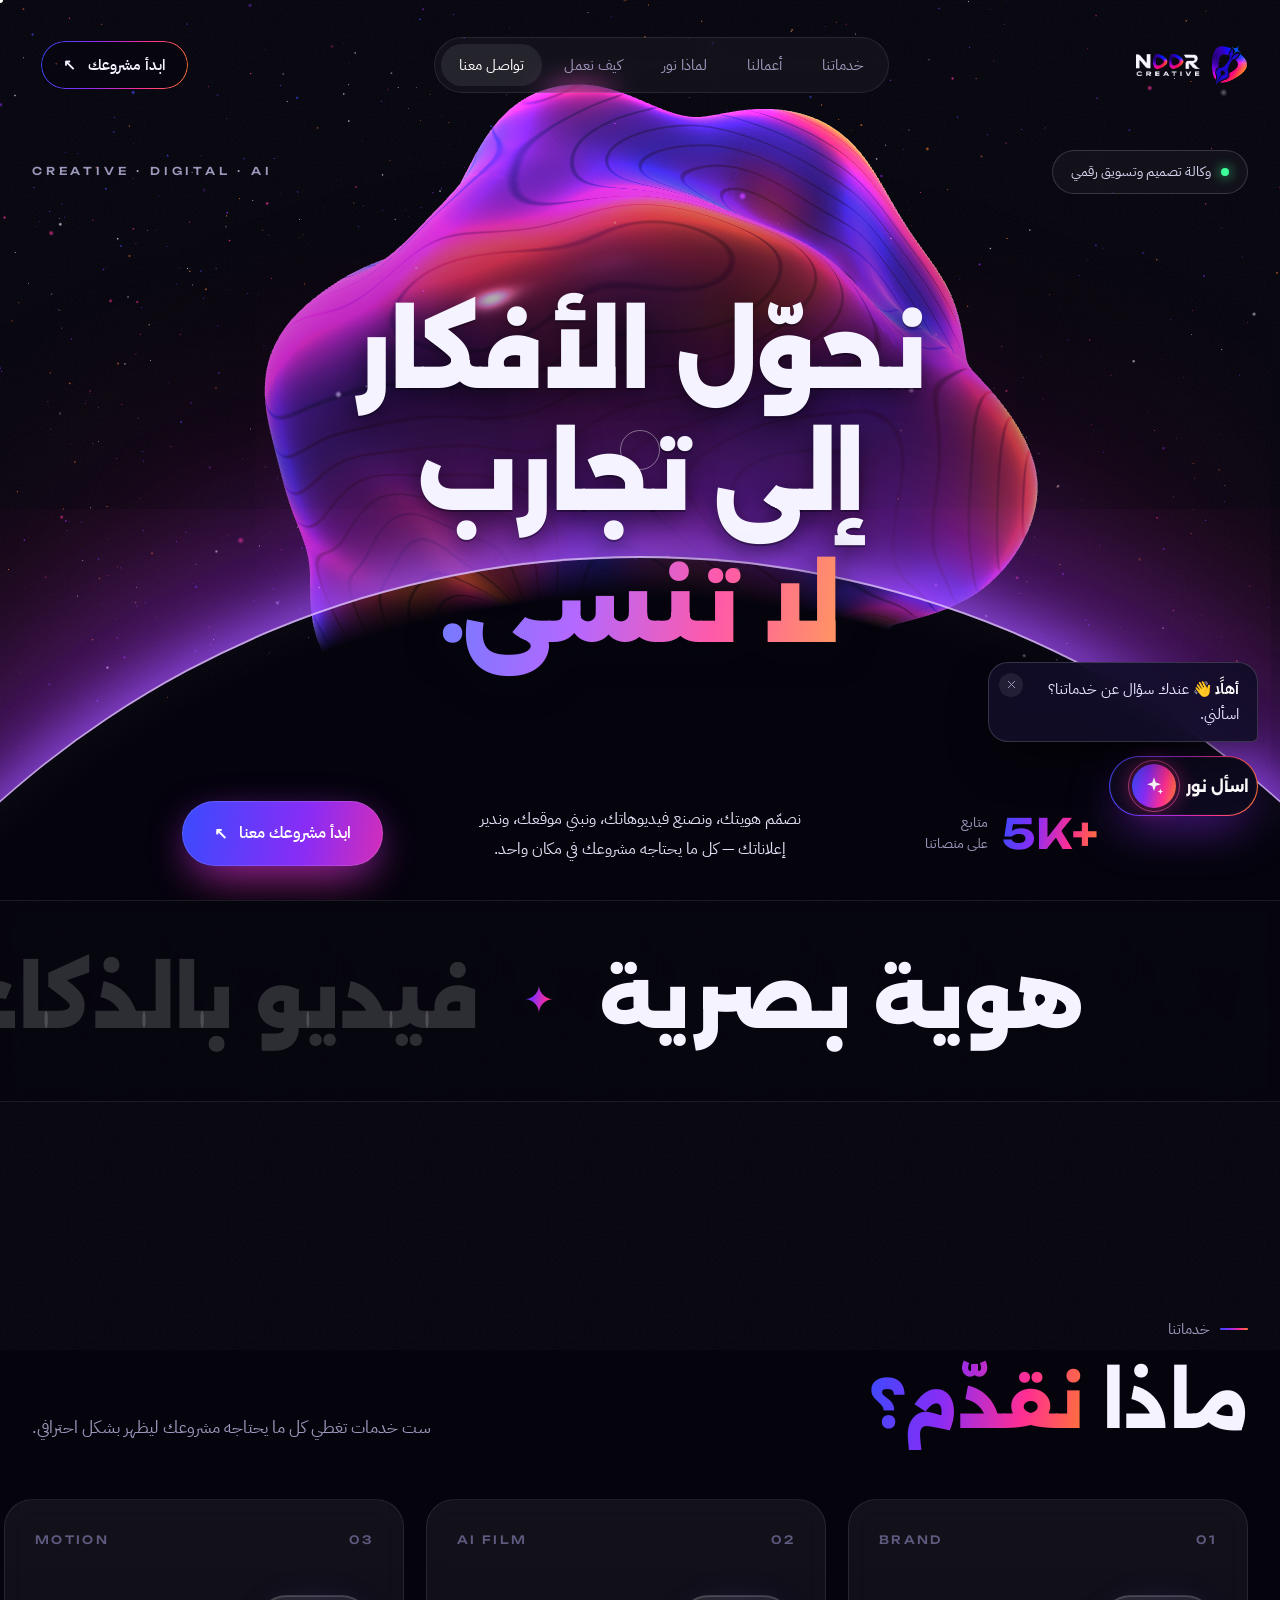
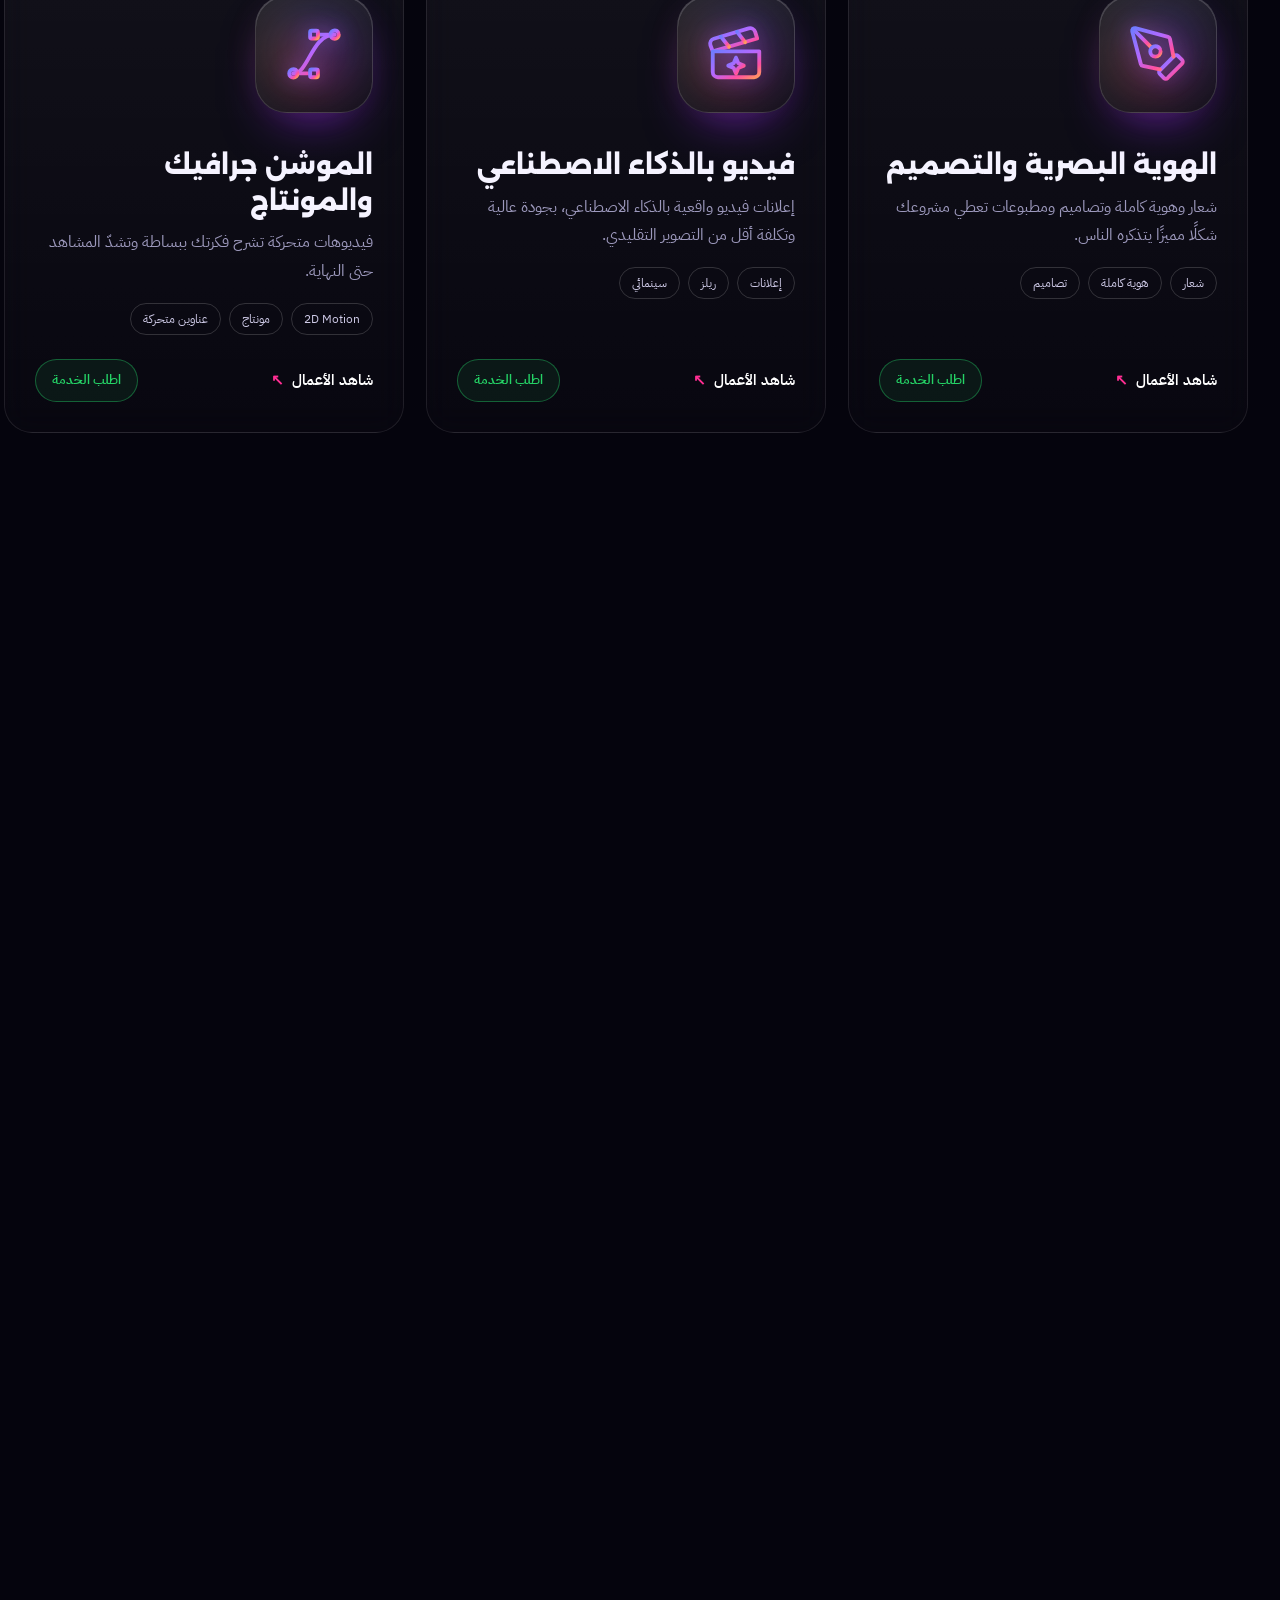
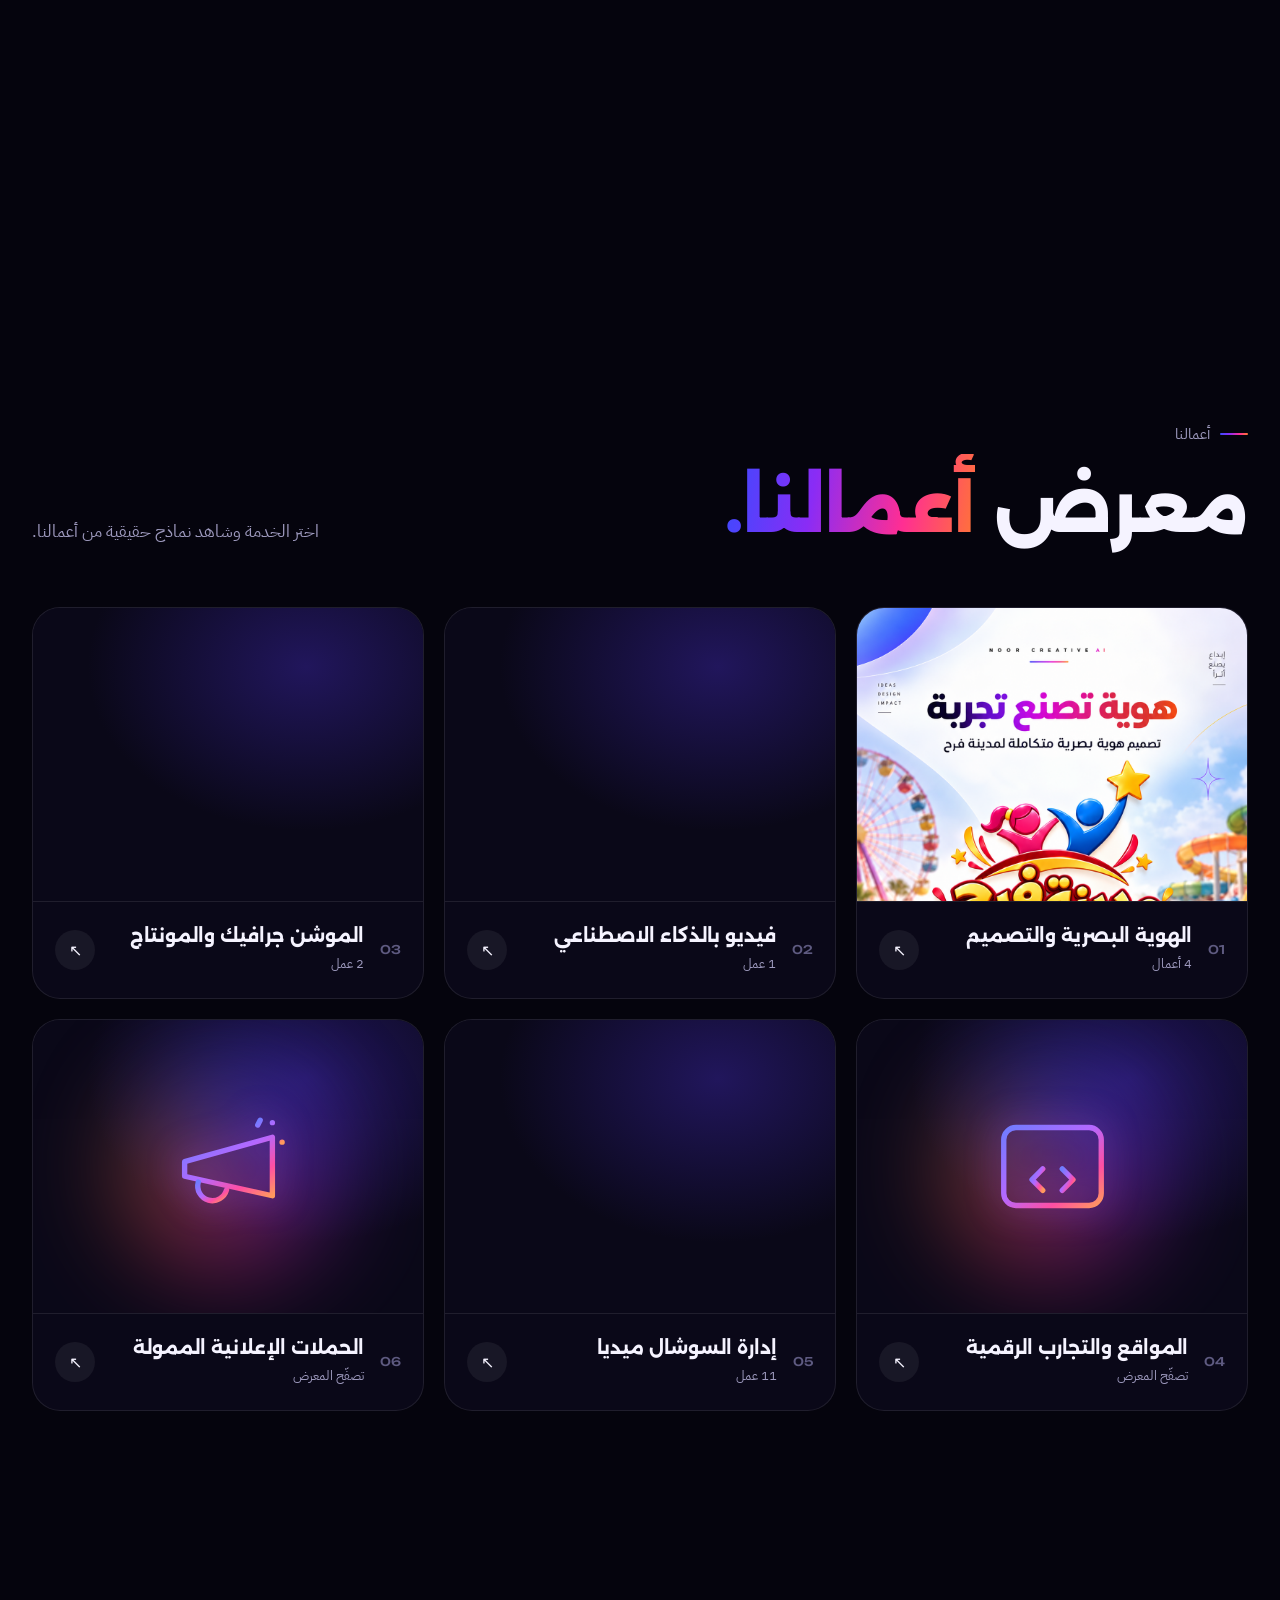
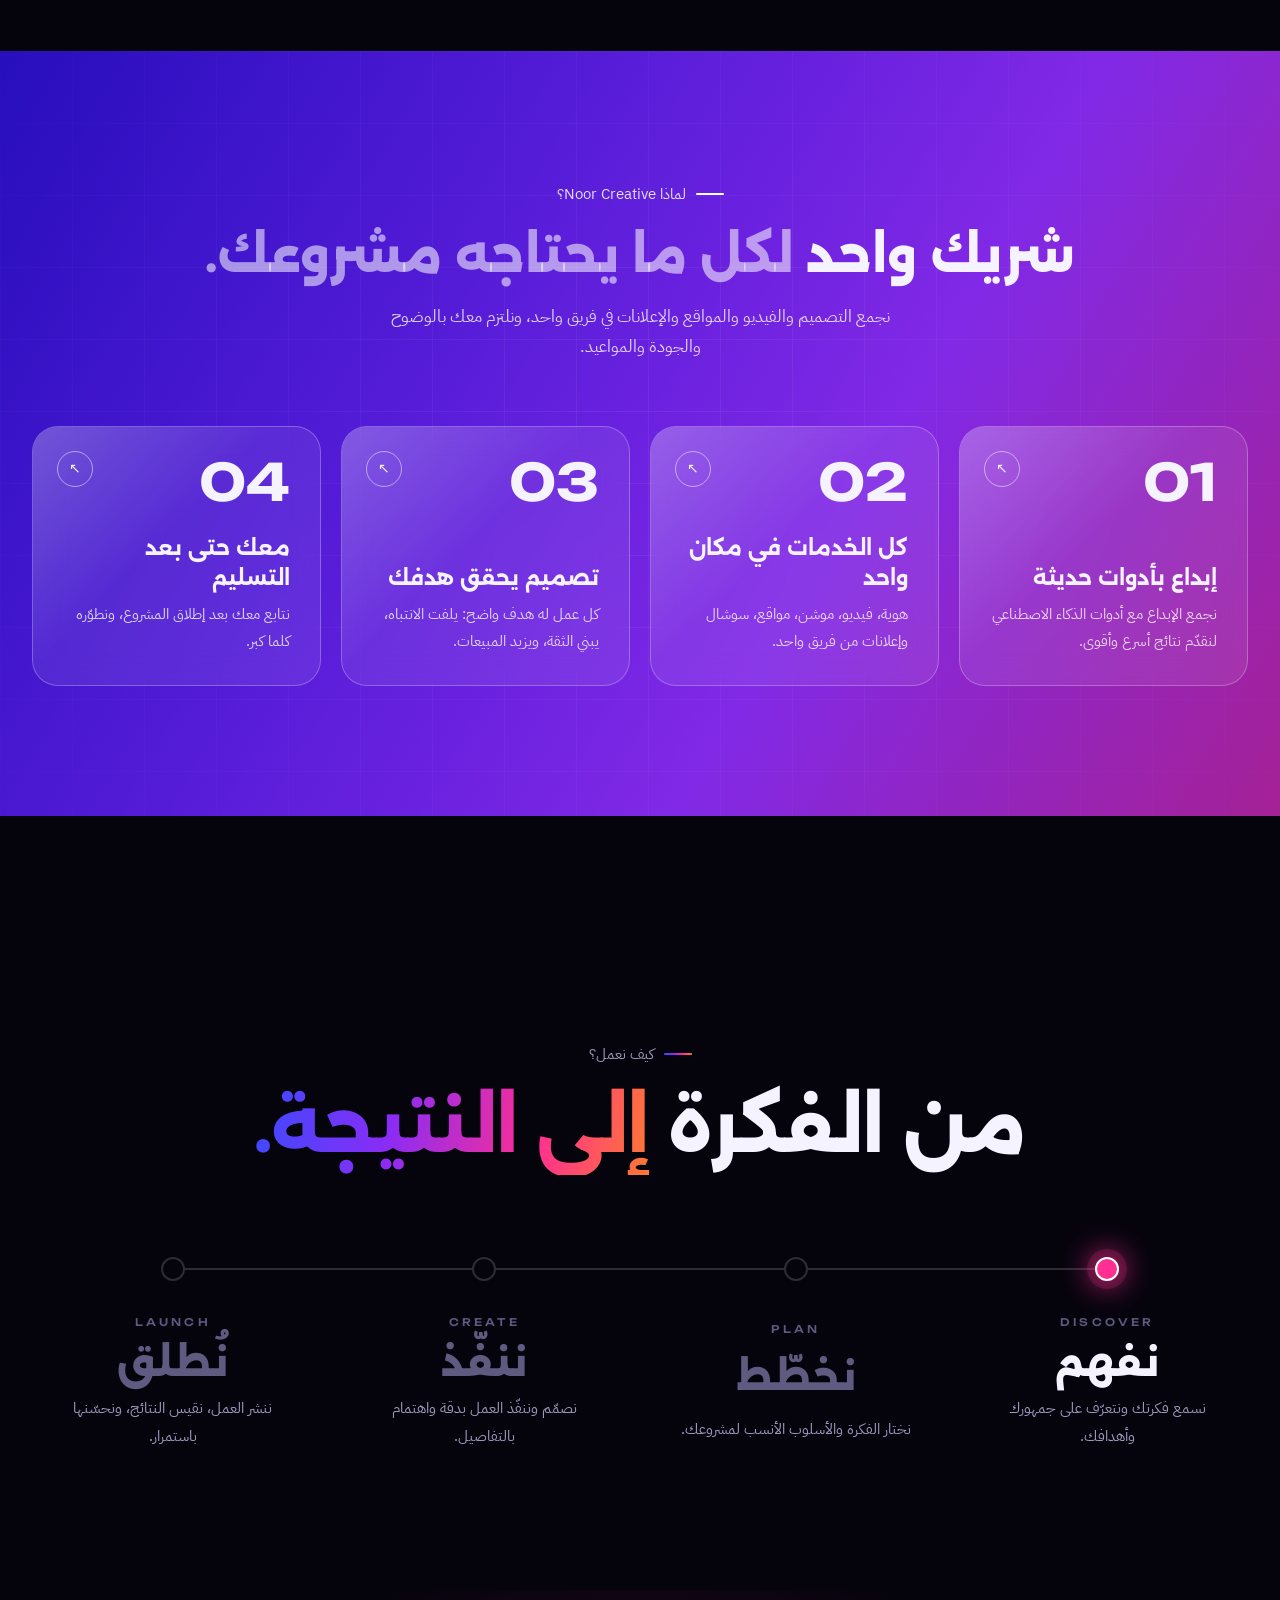
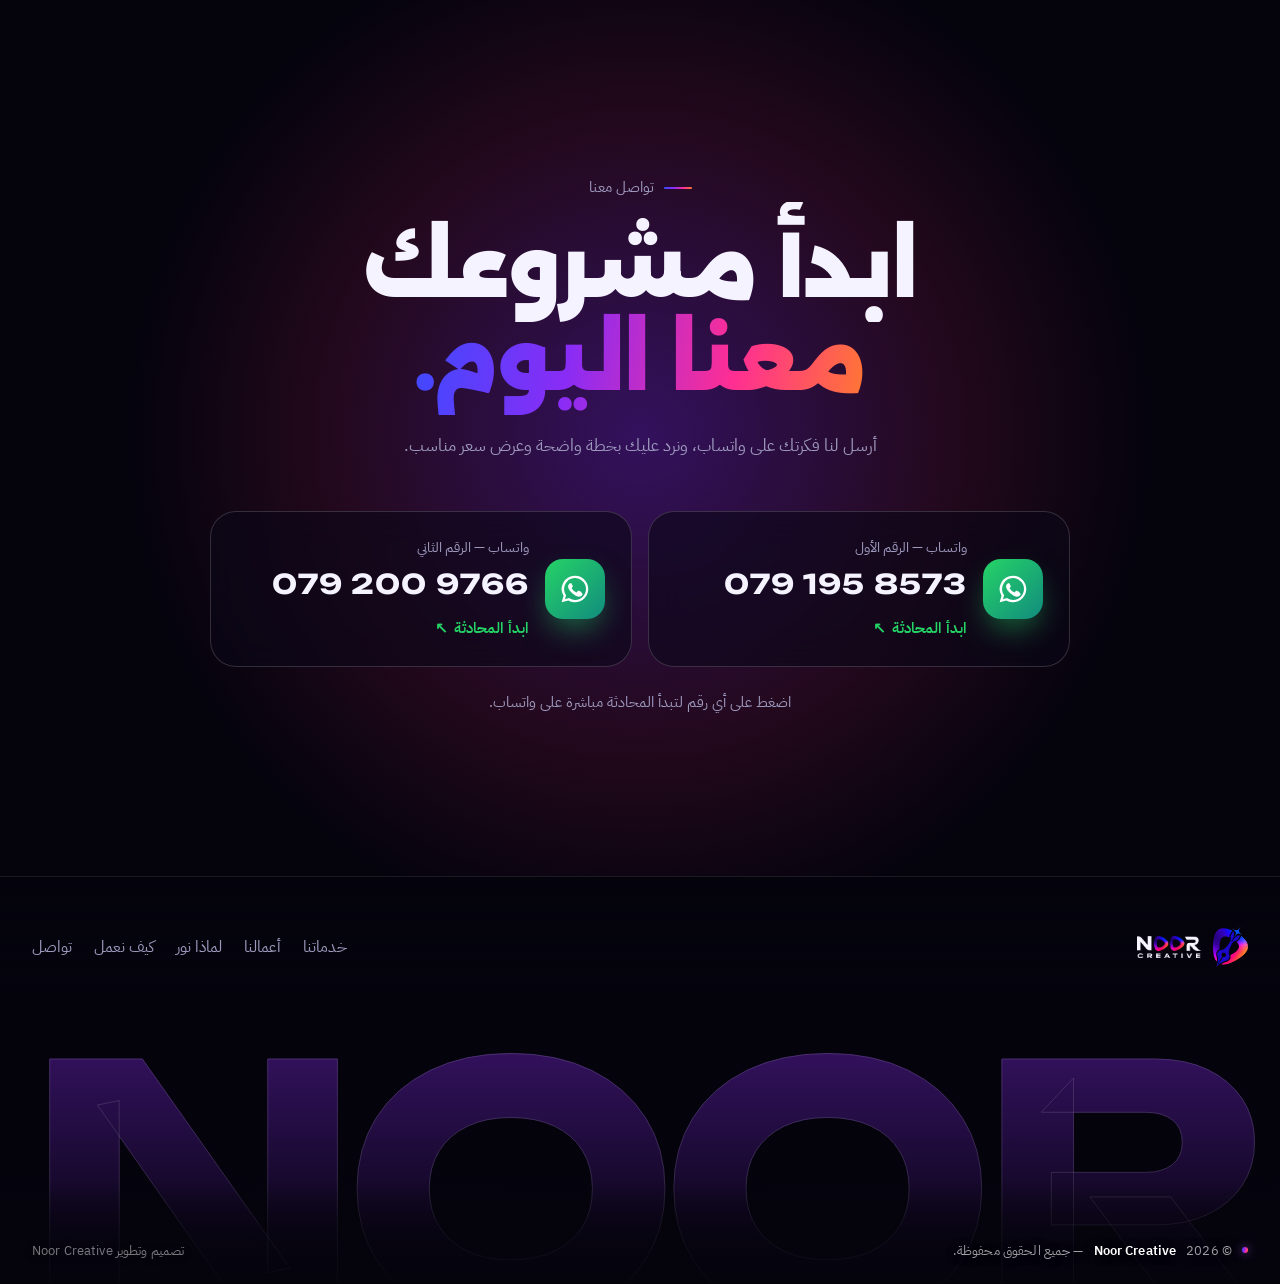
==== commit d1cc68f0: "Remove media files over 25MB Co-Authored-By: Claude Opus 5.5 <noreply@anthropic.com> Claude-Session:" ====
--- a/index.html
+++ b/index.html
@@ -253,7 +253,7 @@
 <script src="vendor/gsap.min.js"></script>
 <script src="vendor/ScrollTrigger.min.js"></script>
 <script src="vendor/lenis.min.js"></script>
-<script src="data.js?v=9"></script>
+<script src="data.js?v=10"></script>
 <script src="home.js?v=9"></script>
 <script src="scene.js"></script>
 <script src="app.js?v=9"></script>
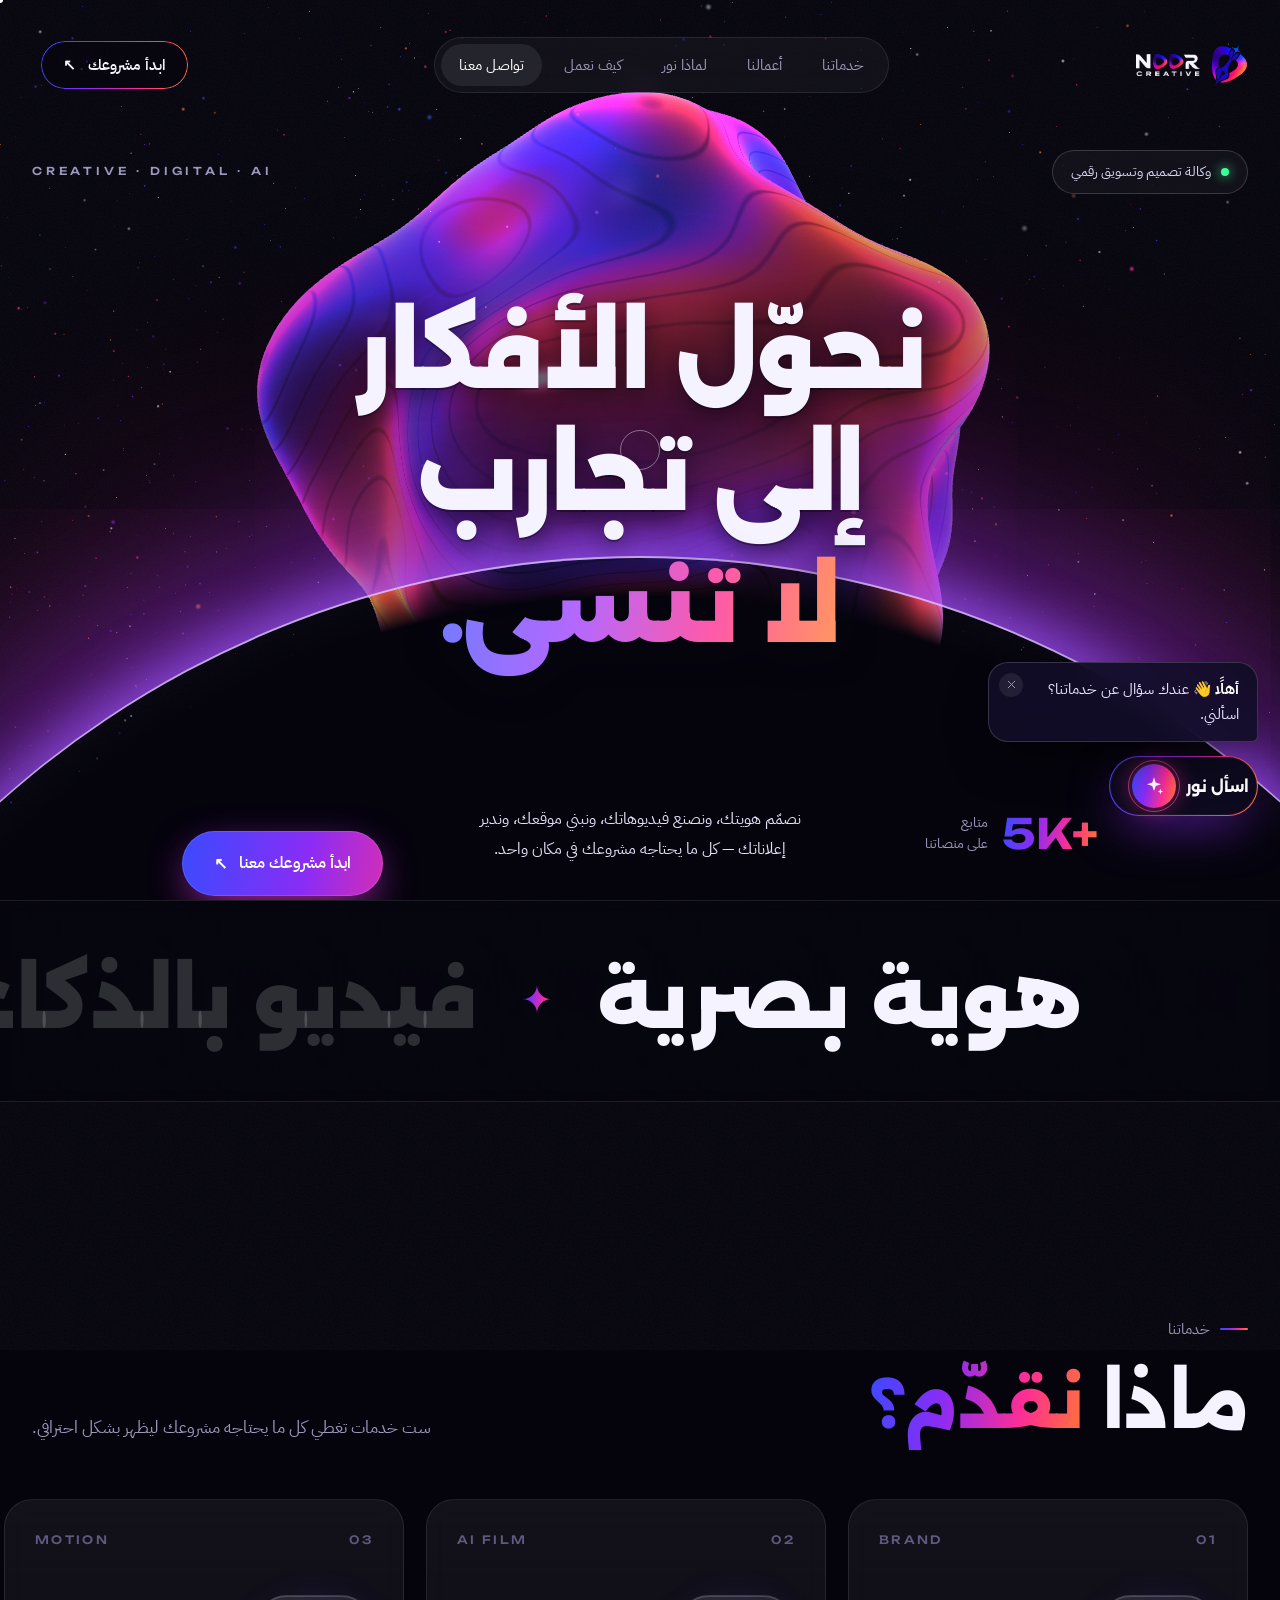
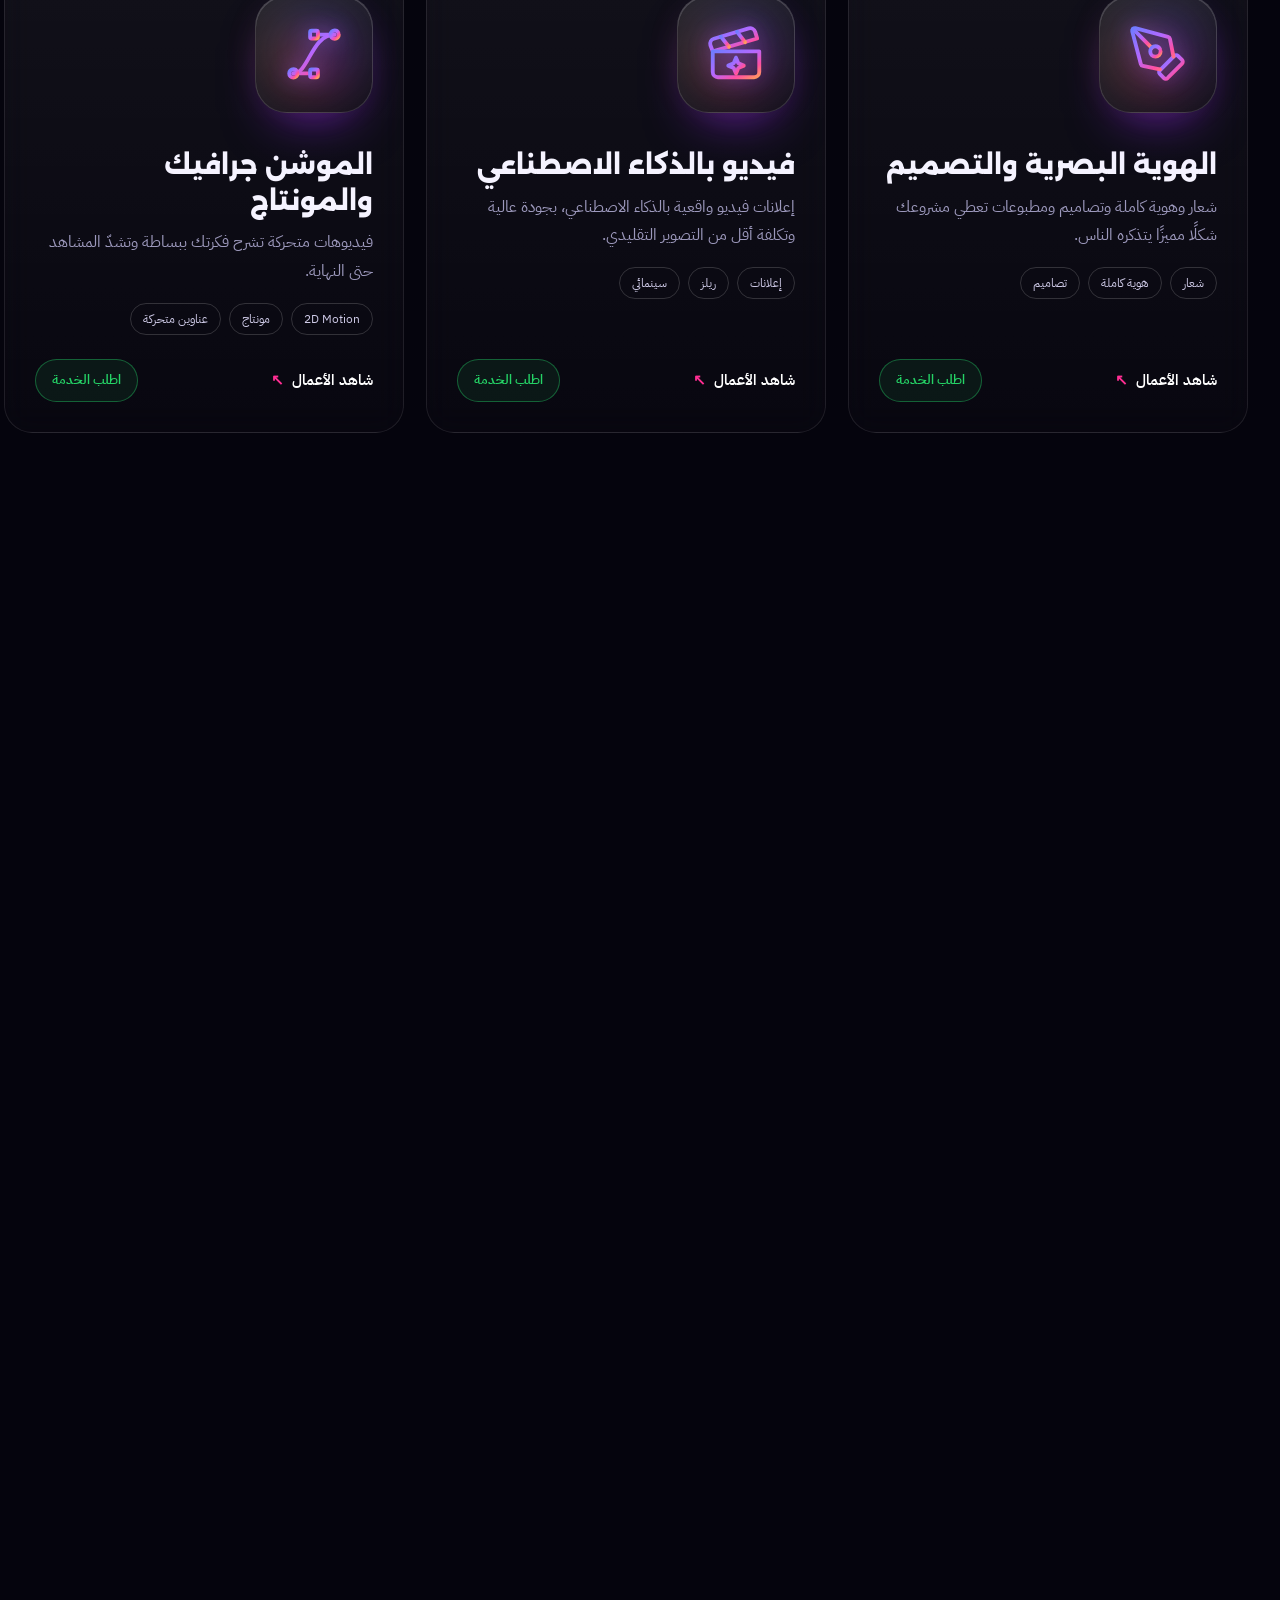
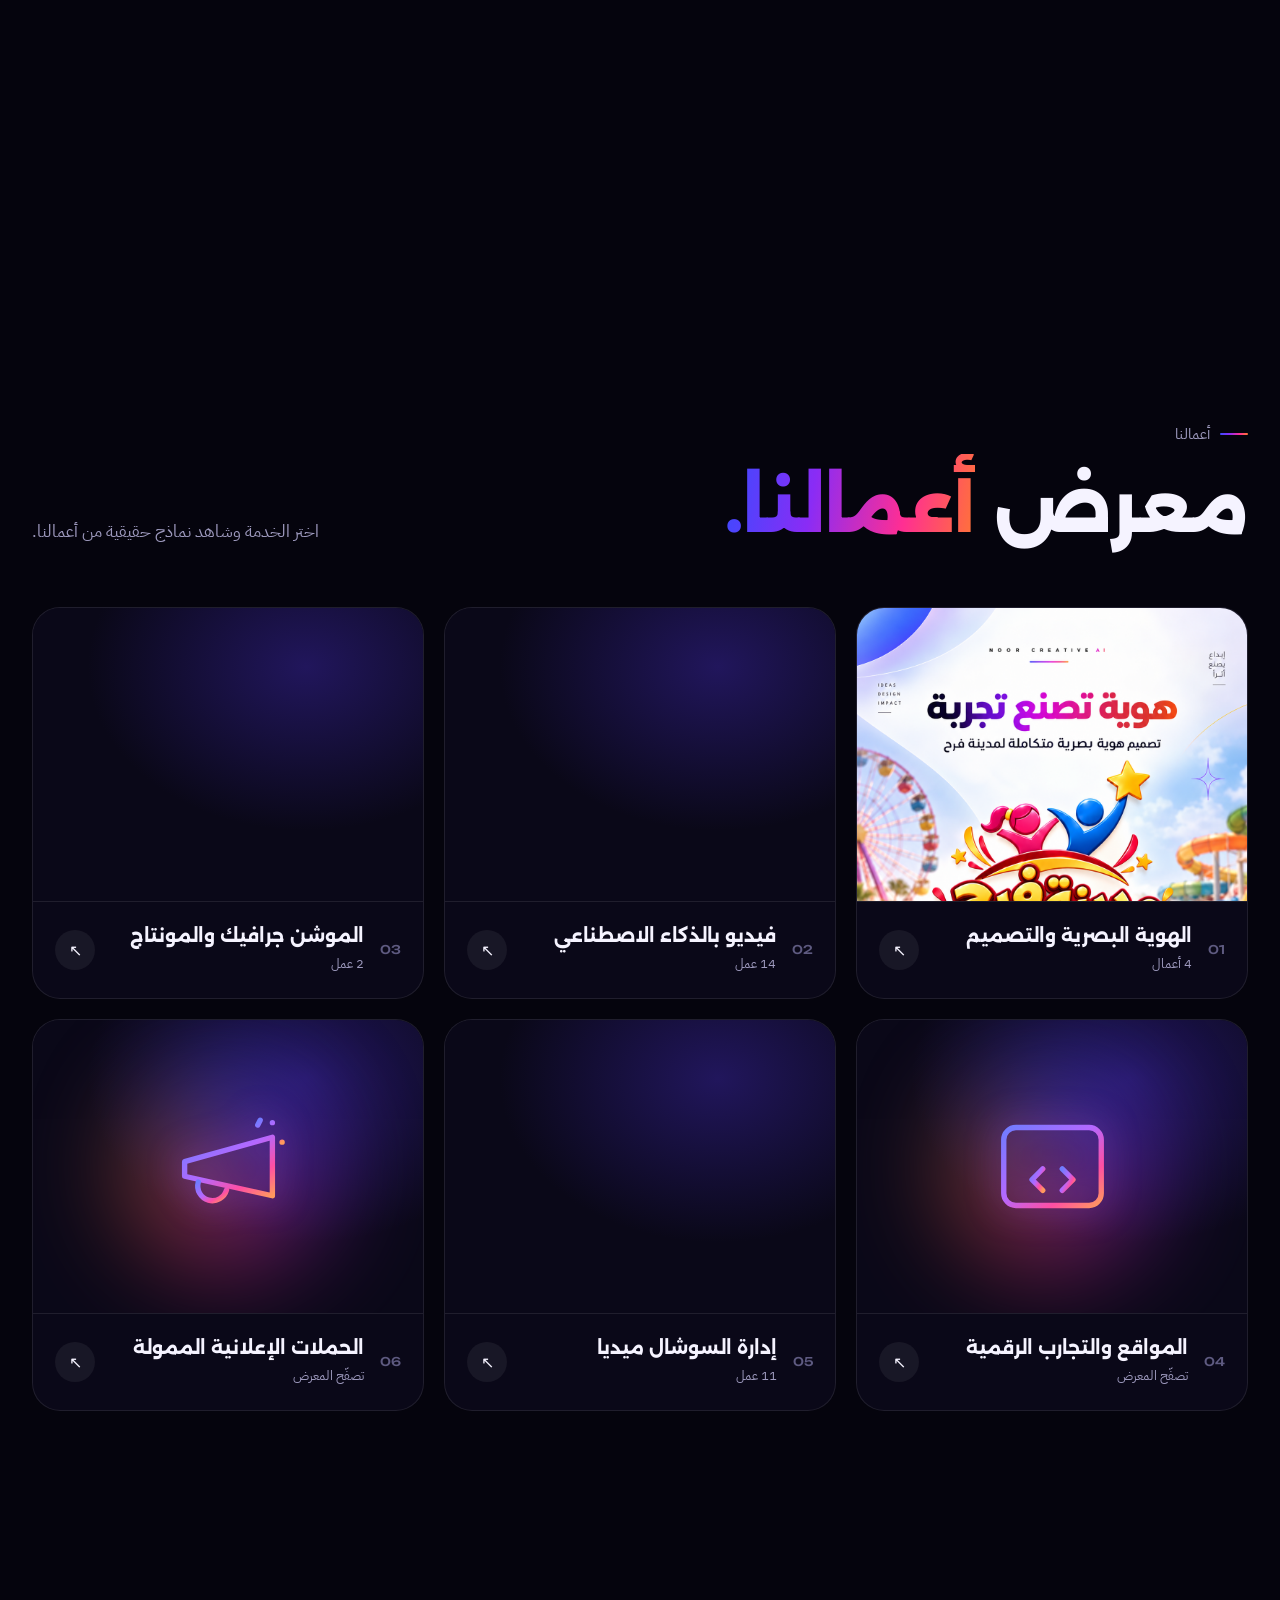
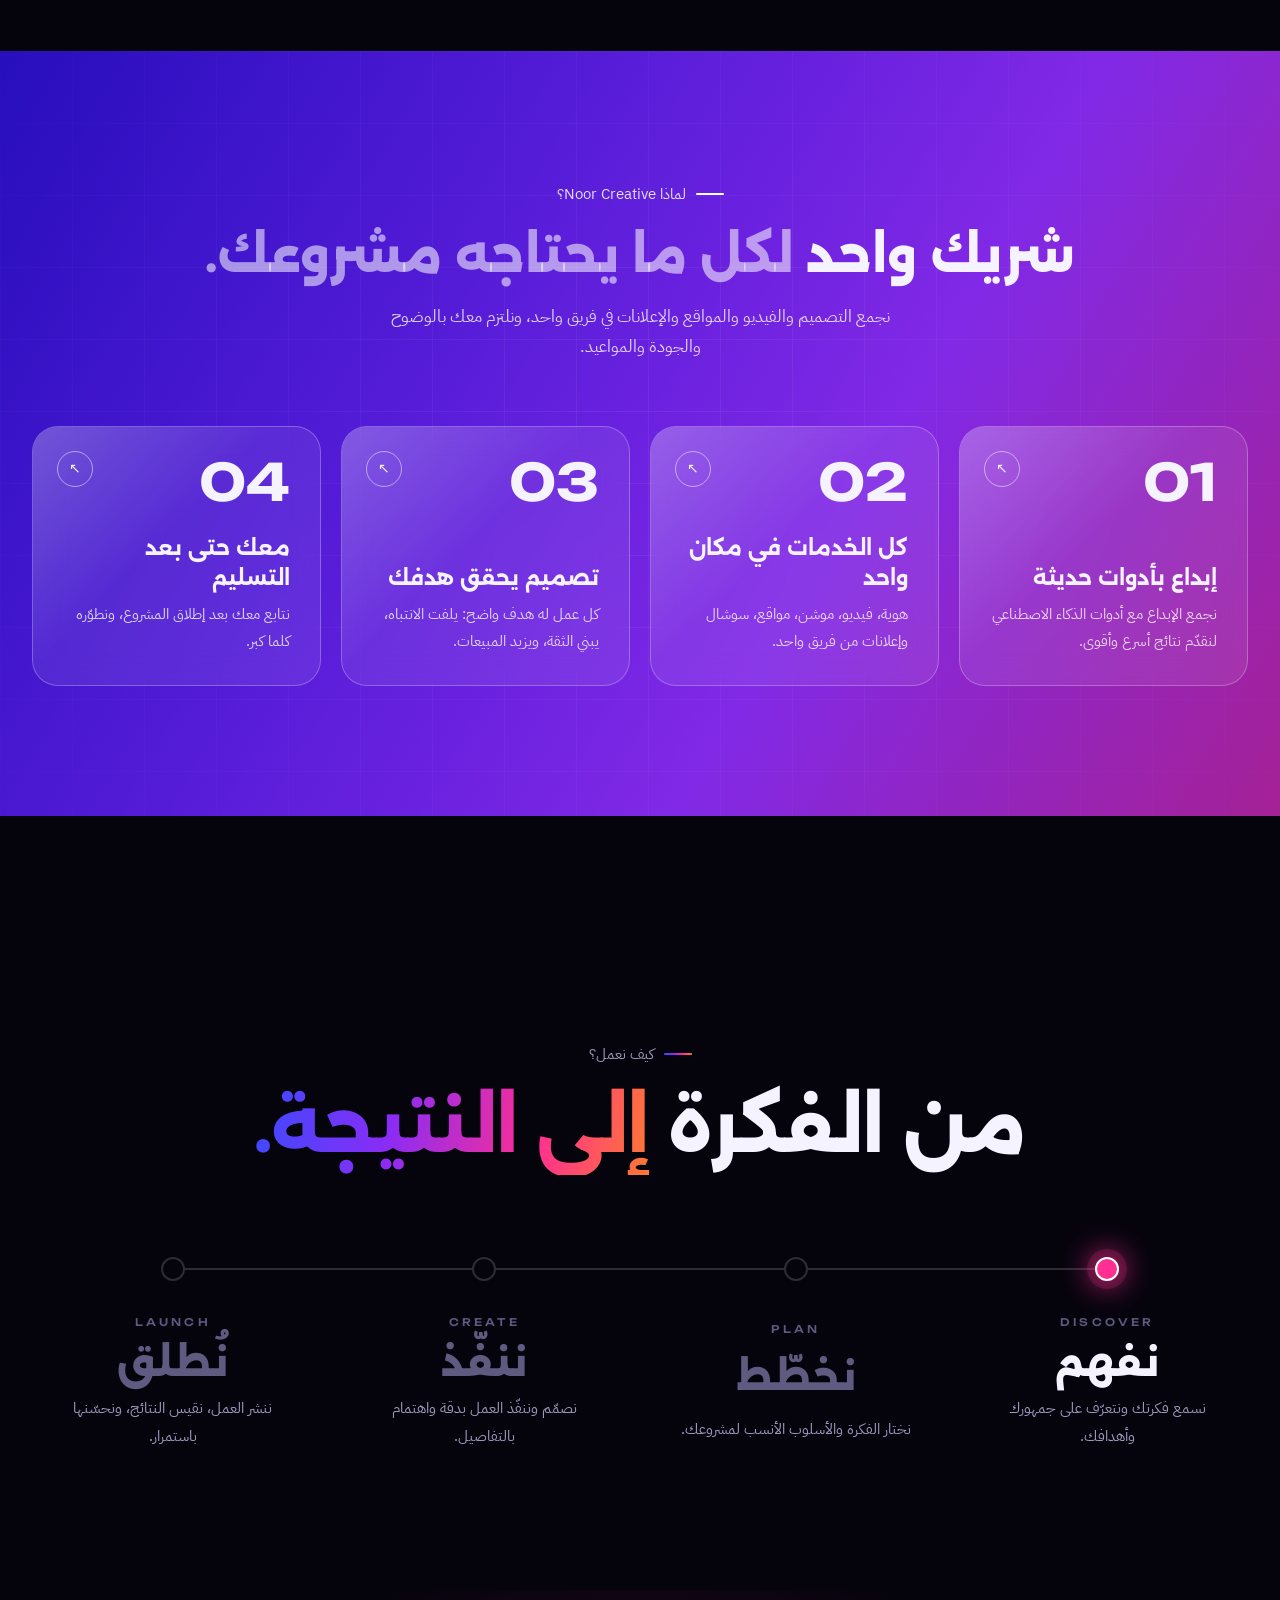
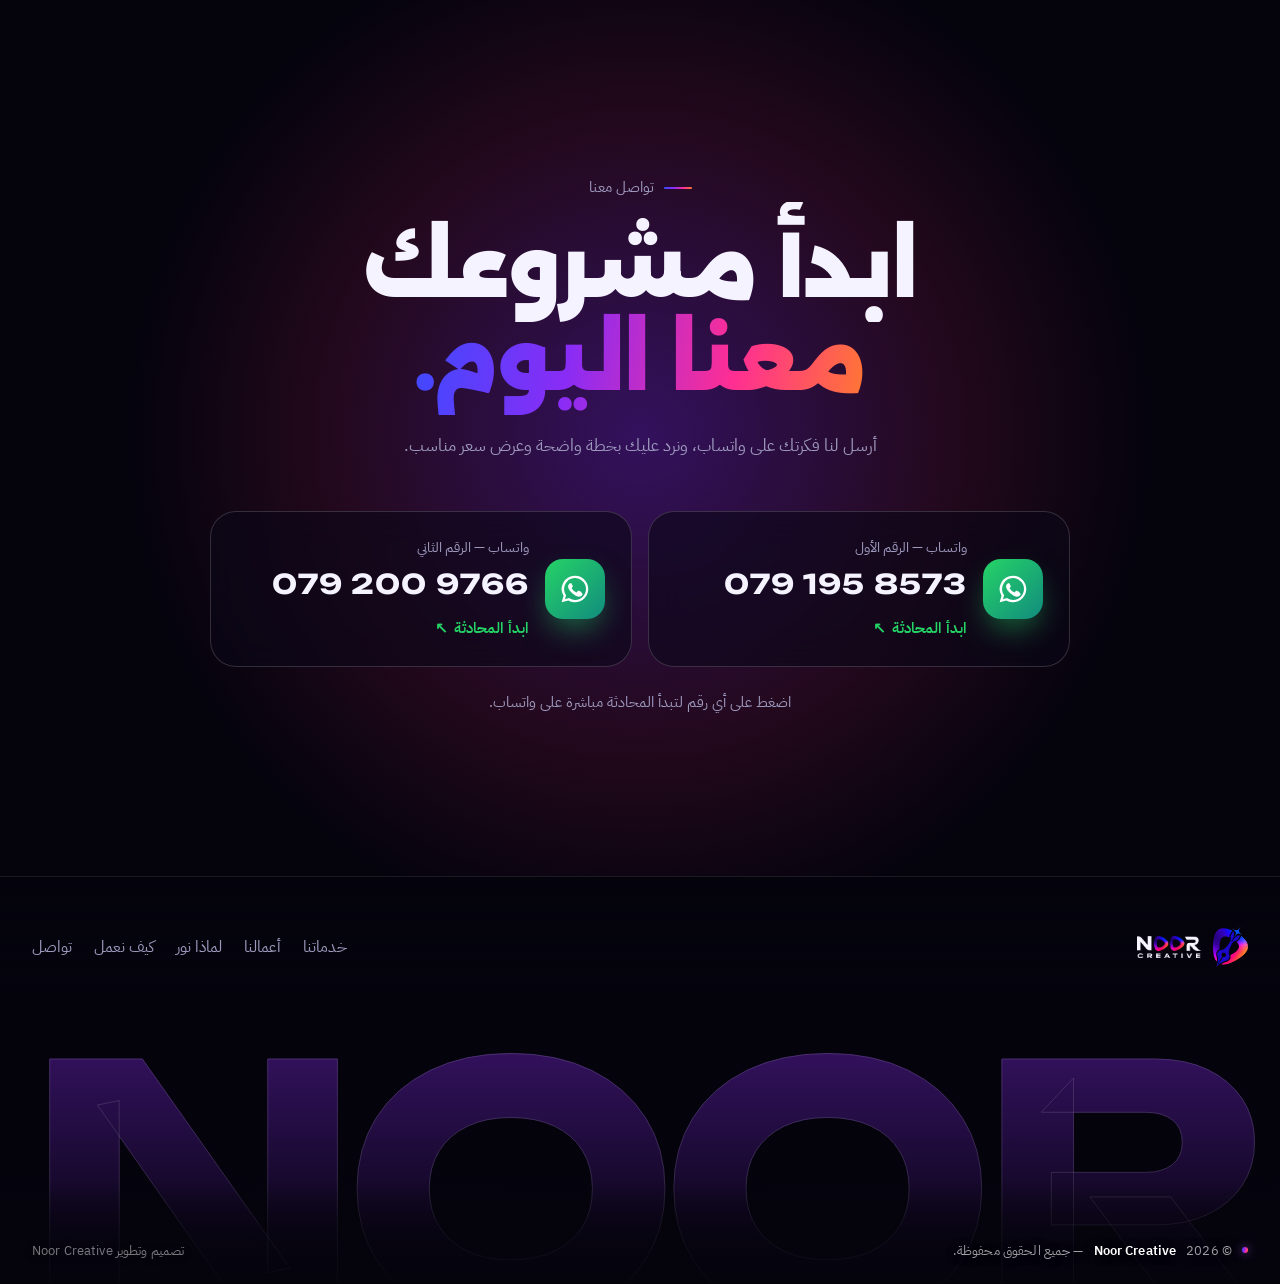
==== commit 8b42f9af: "Add 13 Facebook reels to AI video gallery Co-Authored-By: Claude Opus 5.5 <noreply@anthropic.com> Cl" ====
--- a/index.html
+++ b/index.html
@@ -8,7 +8,7 @@
 <meta name="theme-color" content="#05040d">
 <link rel="icon" href="img/mark.png" type="image/png">
 <link rel="stylesheet" href="fonts.css">
-<link rel="stylesheet" href="style.css?v=14">
+<link rel="stylesheet" href="style.css?v=15">
 <link rel="stylesheet" href="chat.css?v=4">
 </head>
 <body class="is-loading">
@@ -253,7 +253,7 @@
 <script src="vendor/gsap.min.js"></script>
 <script src="vendor/ScrollTrigger.min.js"></script>
 <script src="vendor/lenis.min.js"></script>
-<script src="data.js?v=10"></script>
+<script src="data.js?v=11"></script>
 <script src="home.js?v=9"></script>
 <script src="scene.js"></script>
 <script src="app.js?v=9"></script>
--- a/style.css
+++ b/style.css
@@ -522,3 +522,4 @@
 .wi-src.facebook{background:#1877f2}.wi-src.youtube{background:#ff0033}
 .lb-embed{display:block;border:0;border-radius:18px;background:#000;width:min(1100px,88vw);aspect-ratio:16/9;max-height:78vh}
 .lb-embed.v{width:auto;height:min(78vh,820px);aspect-ratio:9/16;max-width:88vw}
+.wi-ph-t{position:absolute;bottom:16px;inset-inline:0;text-align:center;font:700 .95rem var(--disp);color:rgba(255,255,255,.85);letter-spacing:.02em}
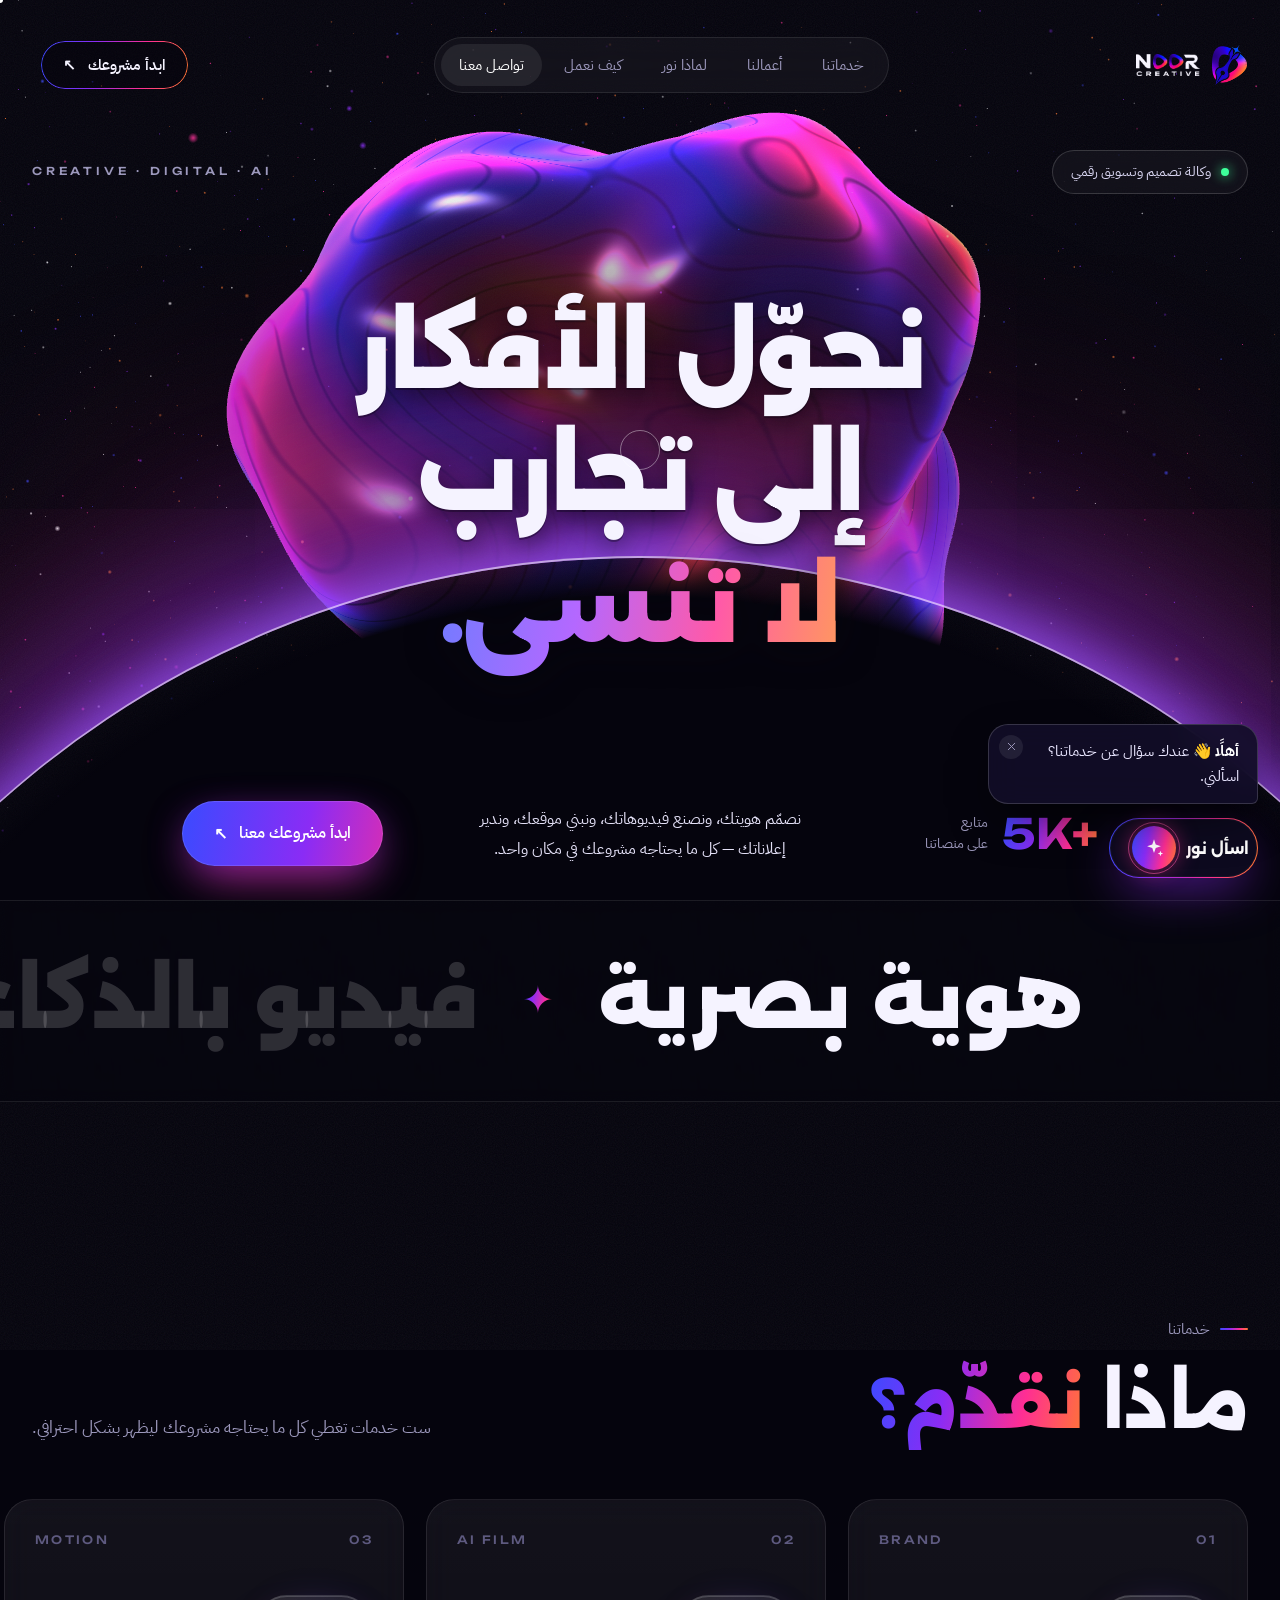
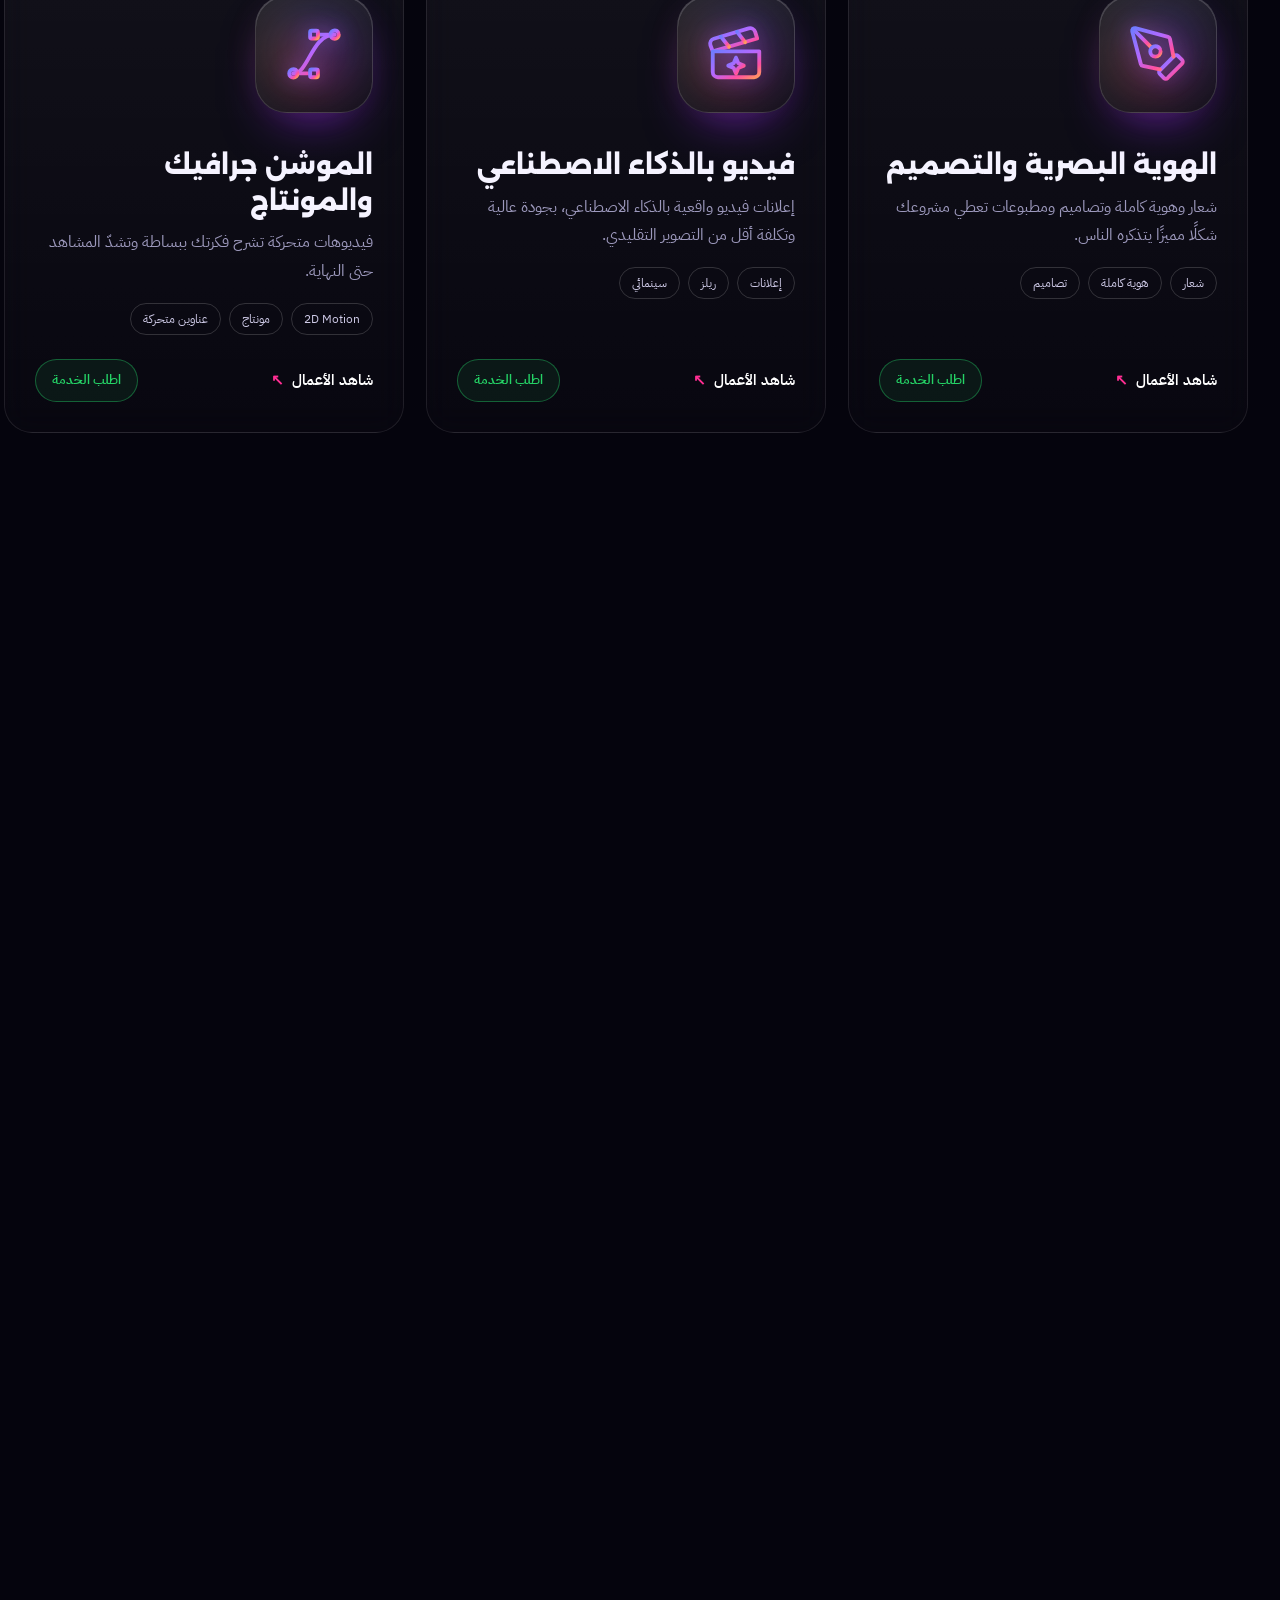
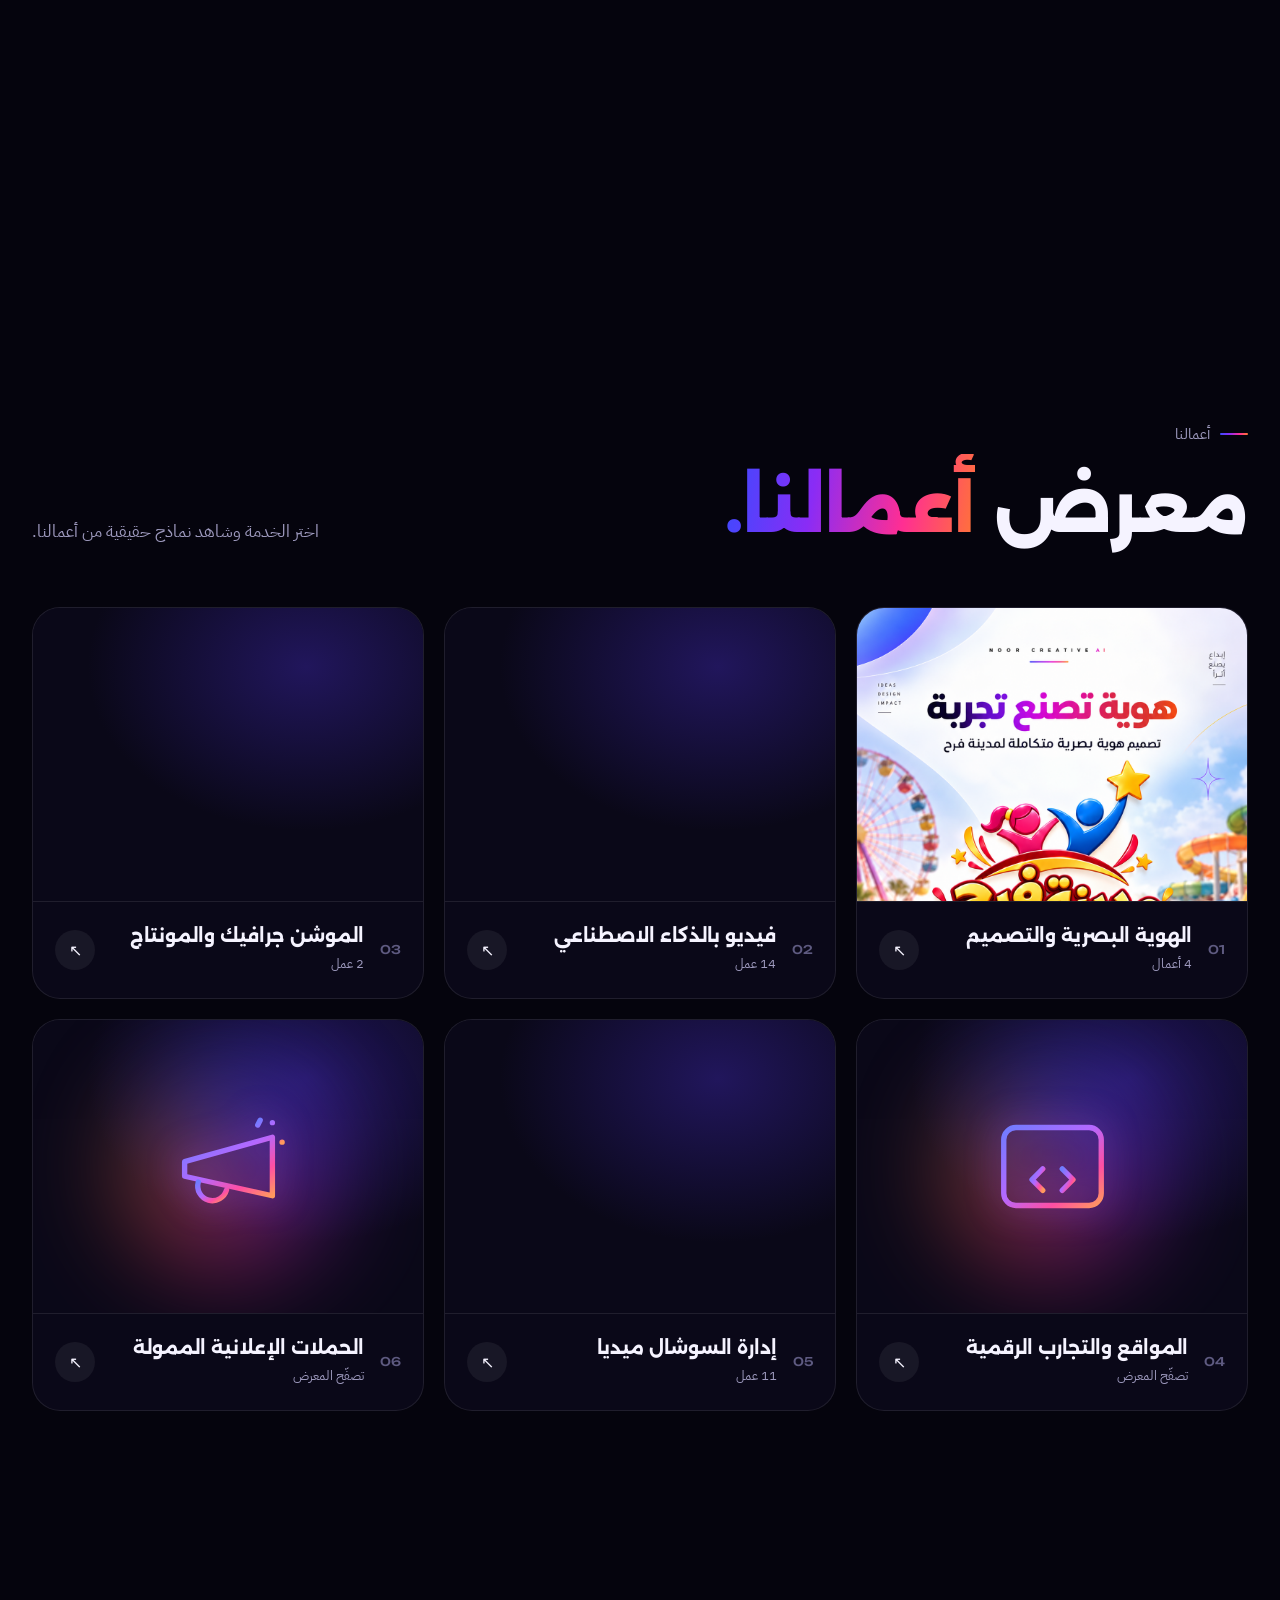
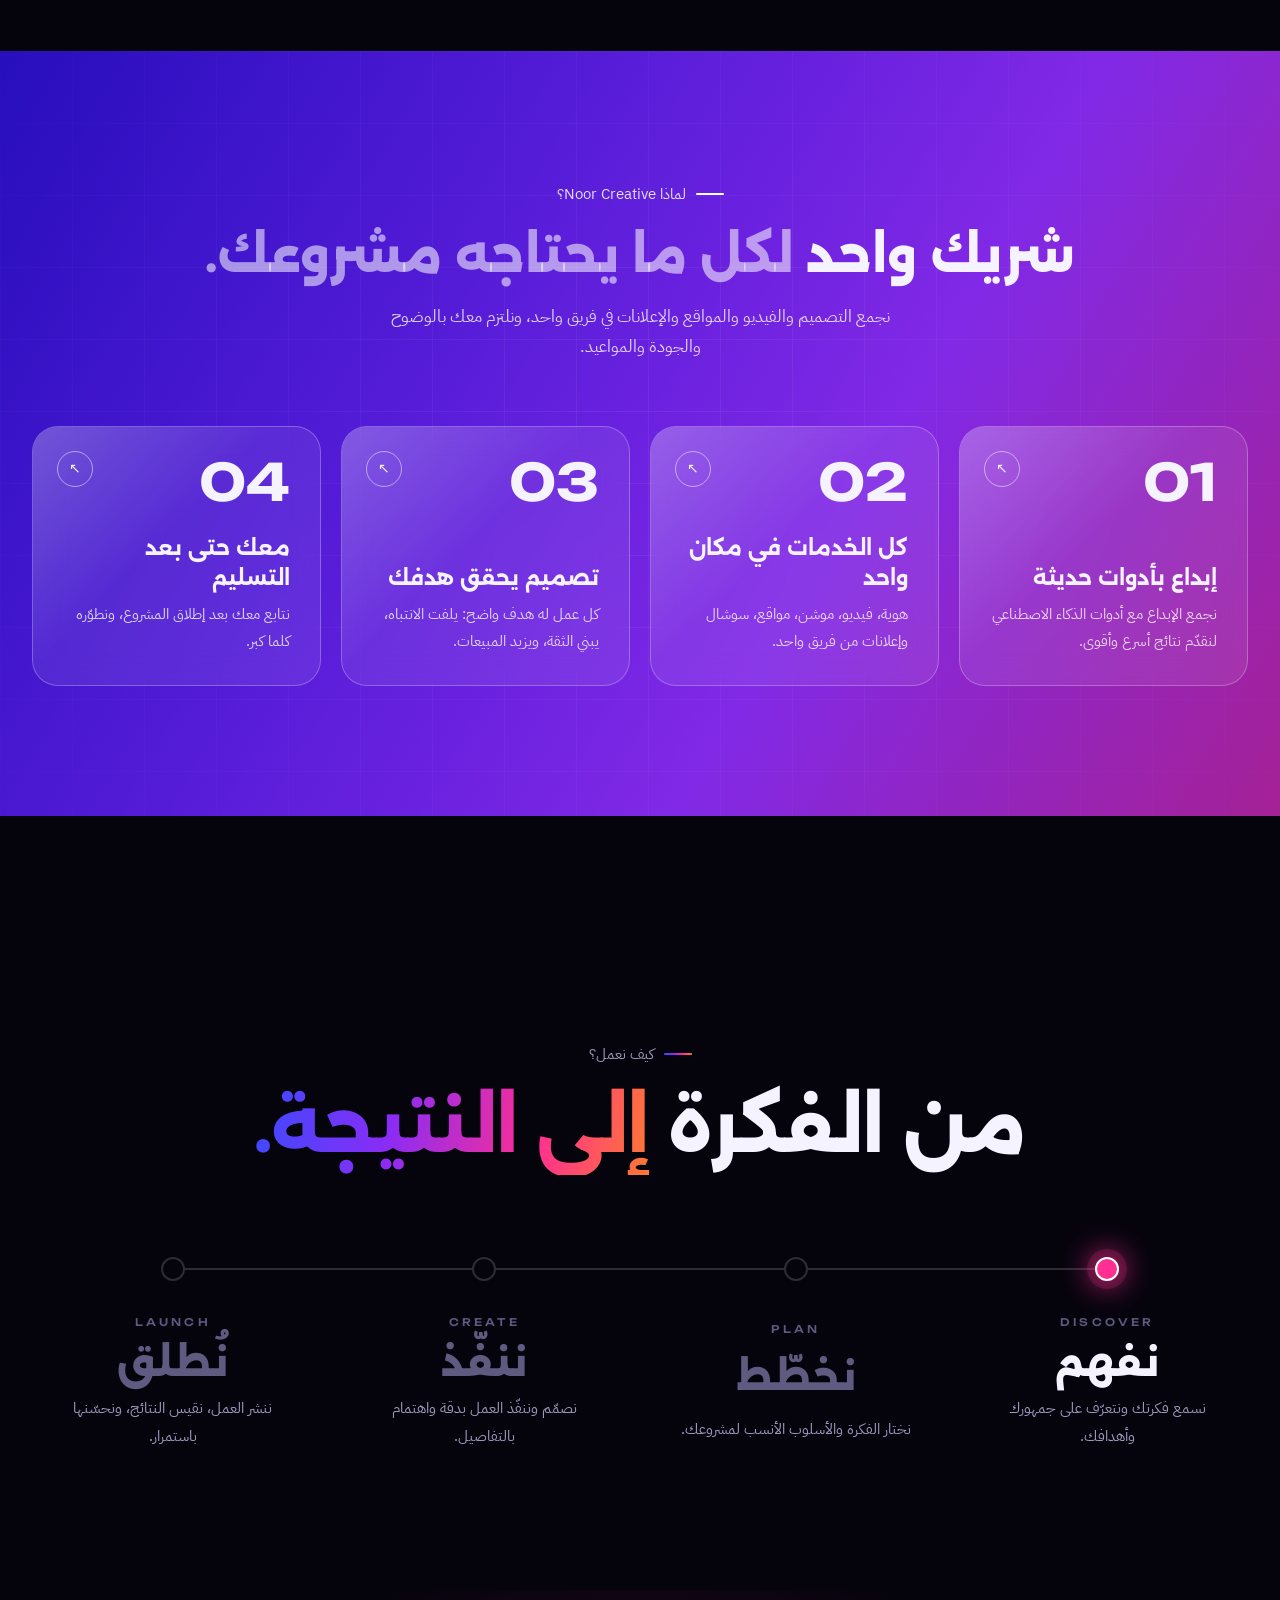
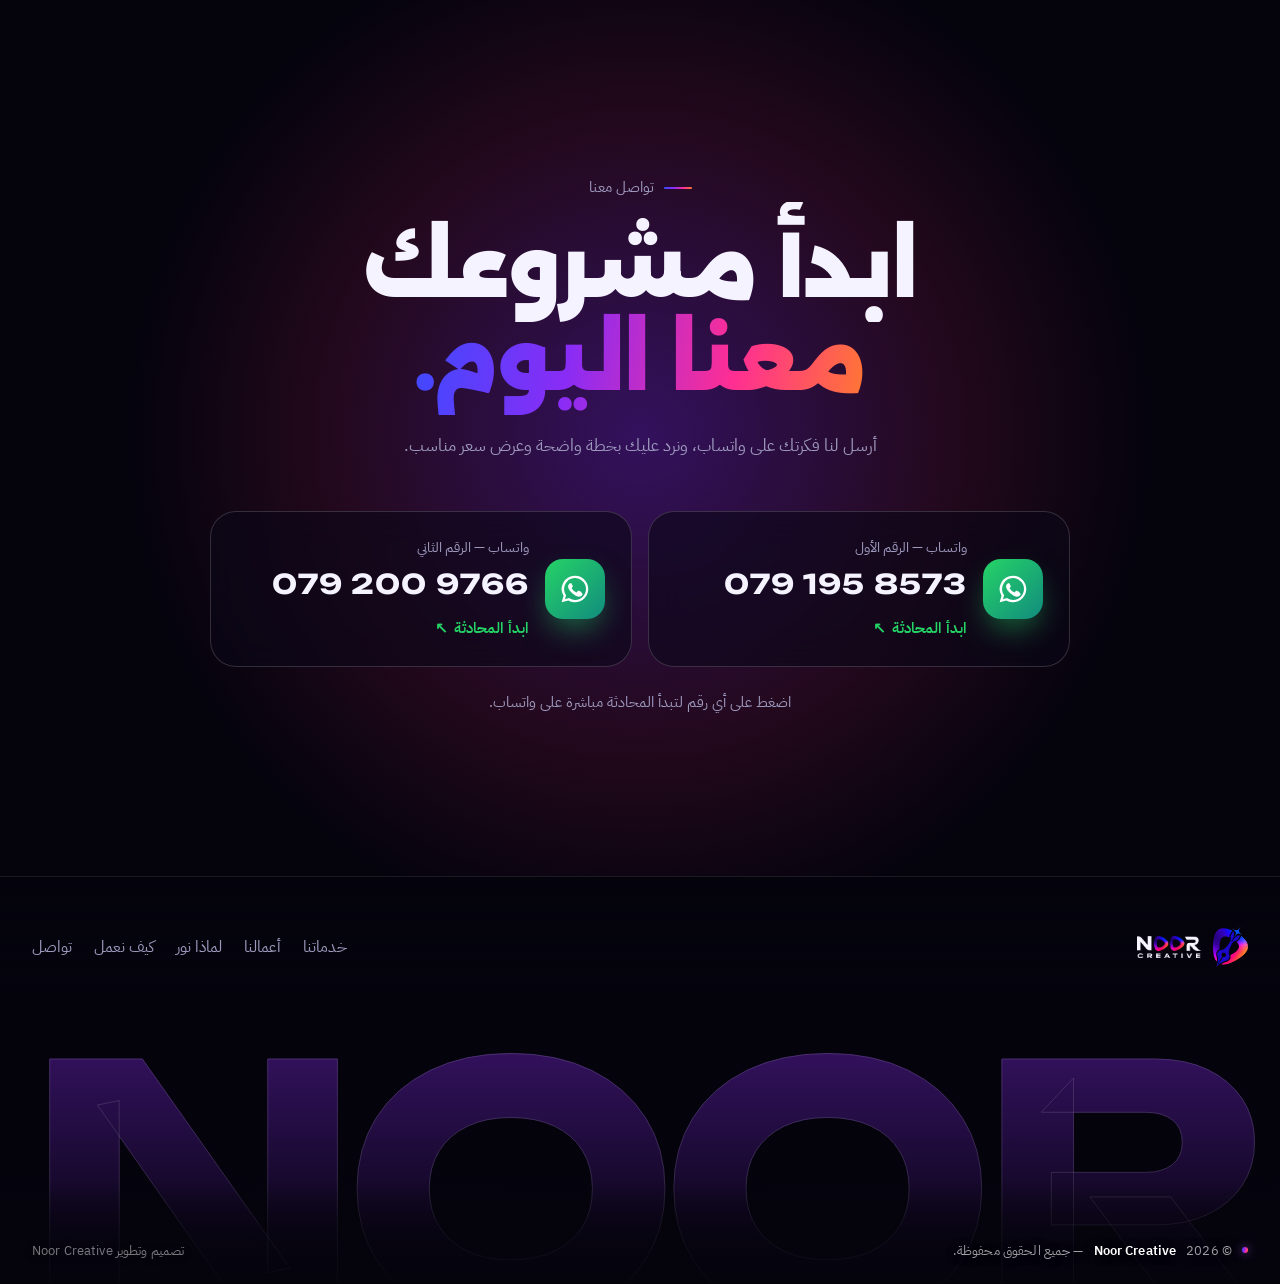
==== commit 42e3a022: "Move chat launcher back to bottom corner Co-Authored-By: Claude Opus 5.5 <noreply@anthropic.com> Cla" ====
--- a/index.html
+++ b/index.html
@@ -9,7 +9,7 @@
 <link rel="icon" href="img/mark.png" type="image/png">
 <link rel="stylesheet" href="fonts.css">
 <link rel="stylesheet" href="style.css?v=15">
-<link rel="stylesheet" href="chat.css?v=4">
+<link rel="stylesheet" href="chat.css?v=5">
 </head>
 <body class="is-loading">
 
--- a/chat.css
+++ b/chat.css
@@ -116,7 +116,3 @@
 .nc-panel[hidden],.nc-teaser[hidden]{display:none!important}
 
 .nc.nc-hide .nc-launch,.nc.nc-hide .nc-teaser{opacity:0;pointer-events:none;transform:translateY(20px) scale(.85)}
-/* raise above the Netlify badge */
-.nc-launch,.nc-panel{bottom:calc(84px + env(safe-area-inset-bottom,0px))}
-.nc-teaser{bottom:calc(158px + env(safe-area-inset-bottom,0px))}
-@media (max-width:760px){.nc-launch{bottom:calc(76px + env(safe-area-inset-bottom,0px))}.nc-teaser{bottom:calc(142px + env(safe-area-inset-bottom,0px))}.nc-panel{bottom:auto}}
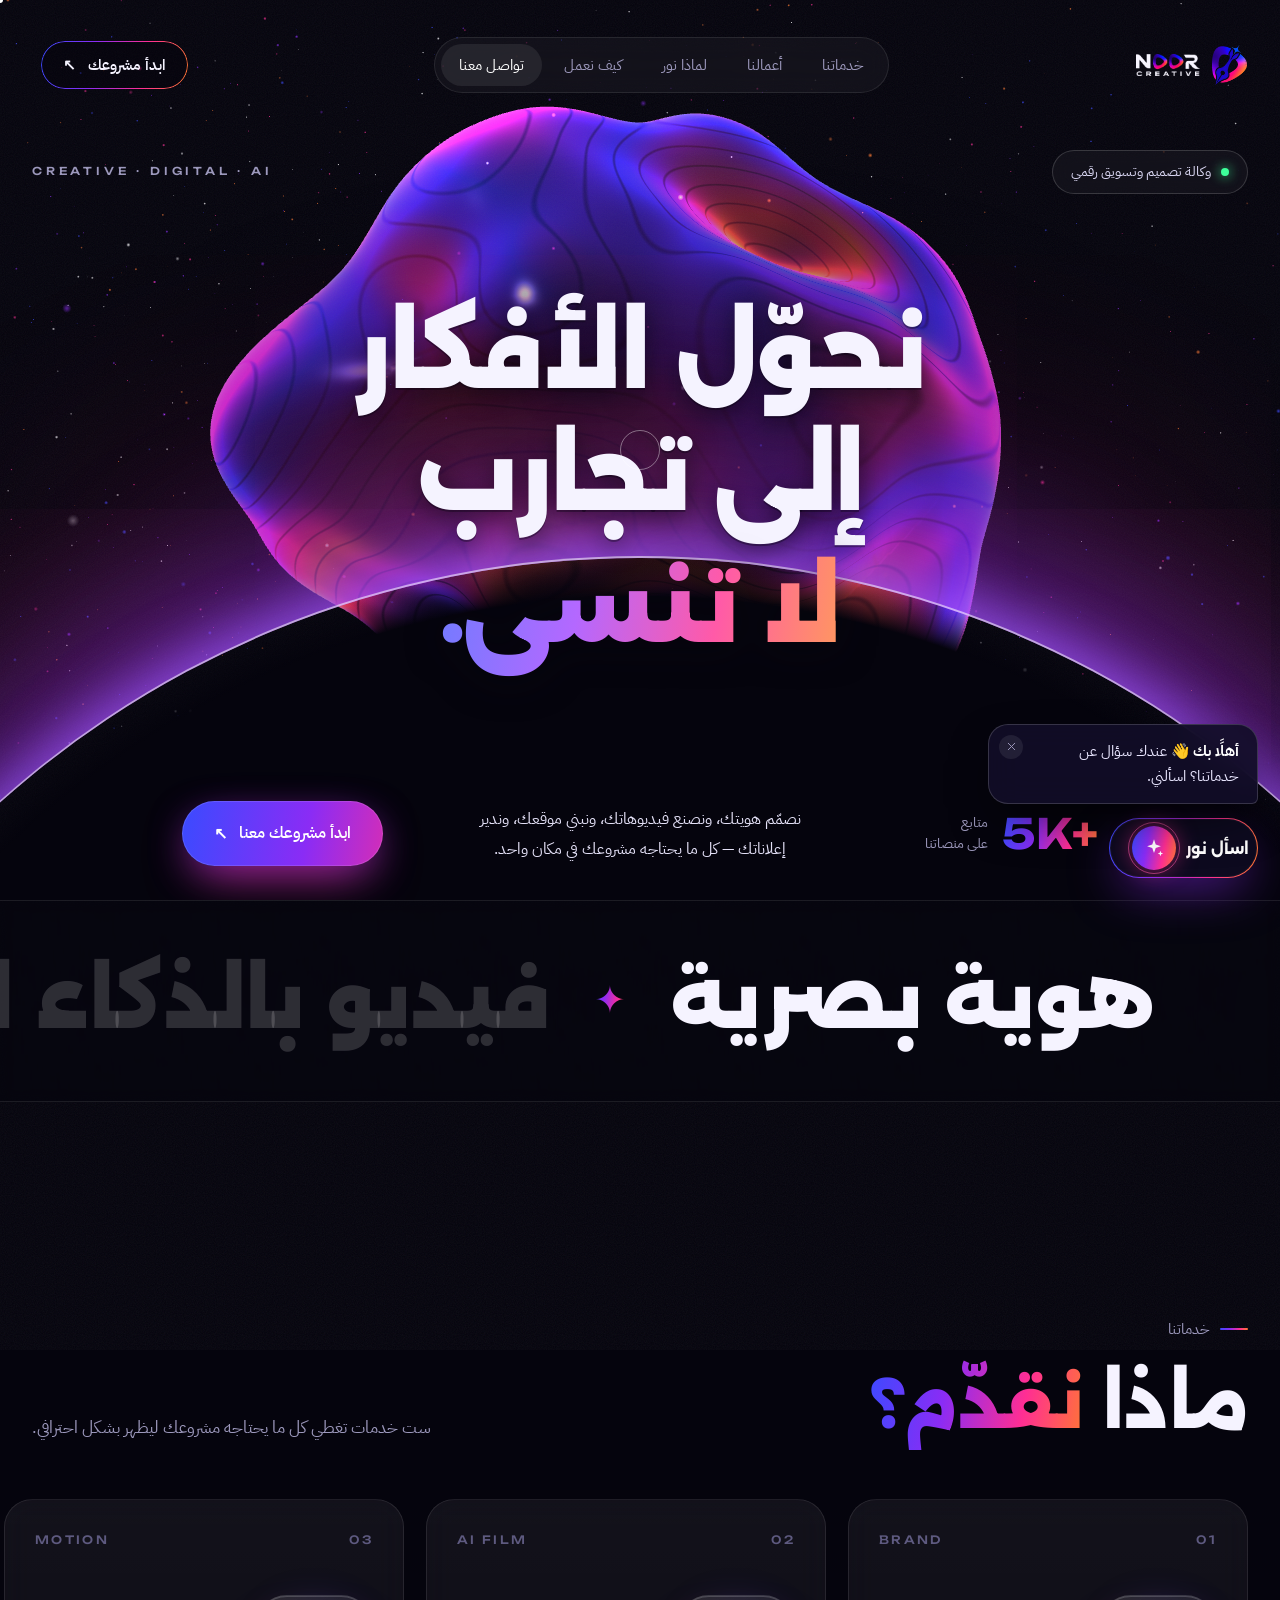
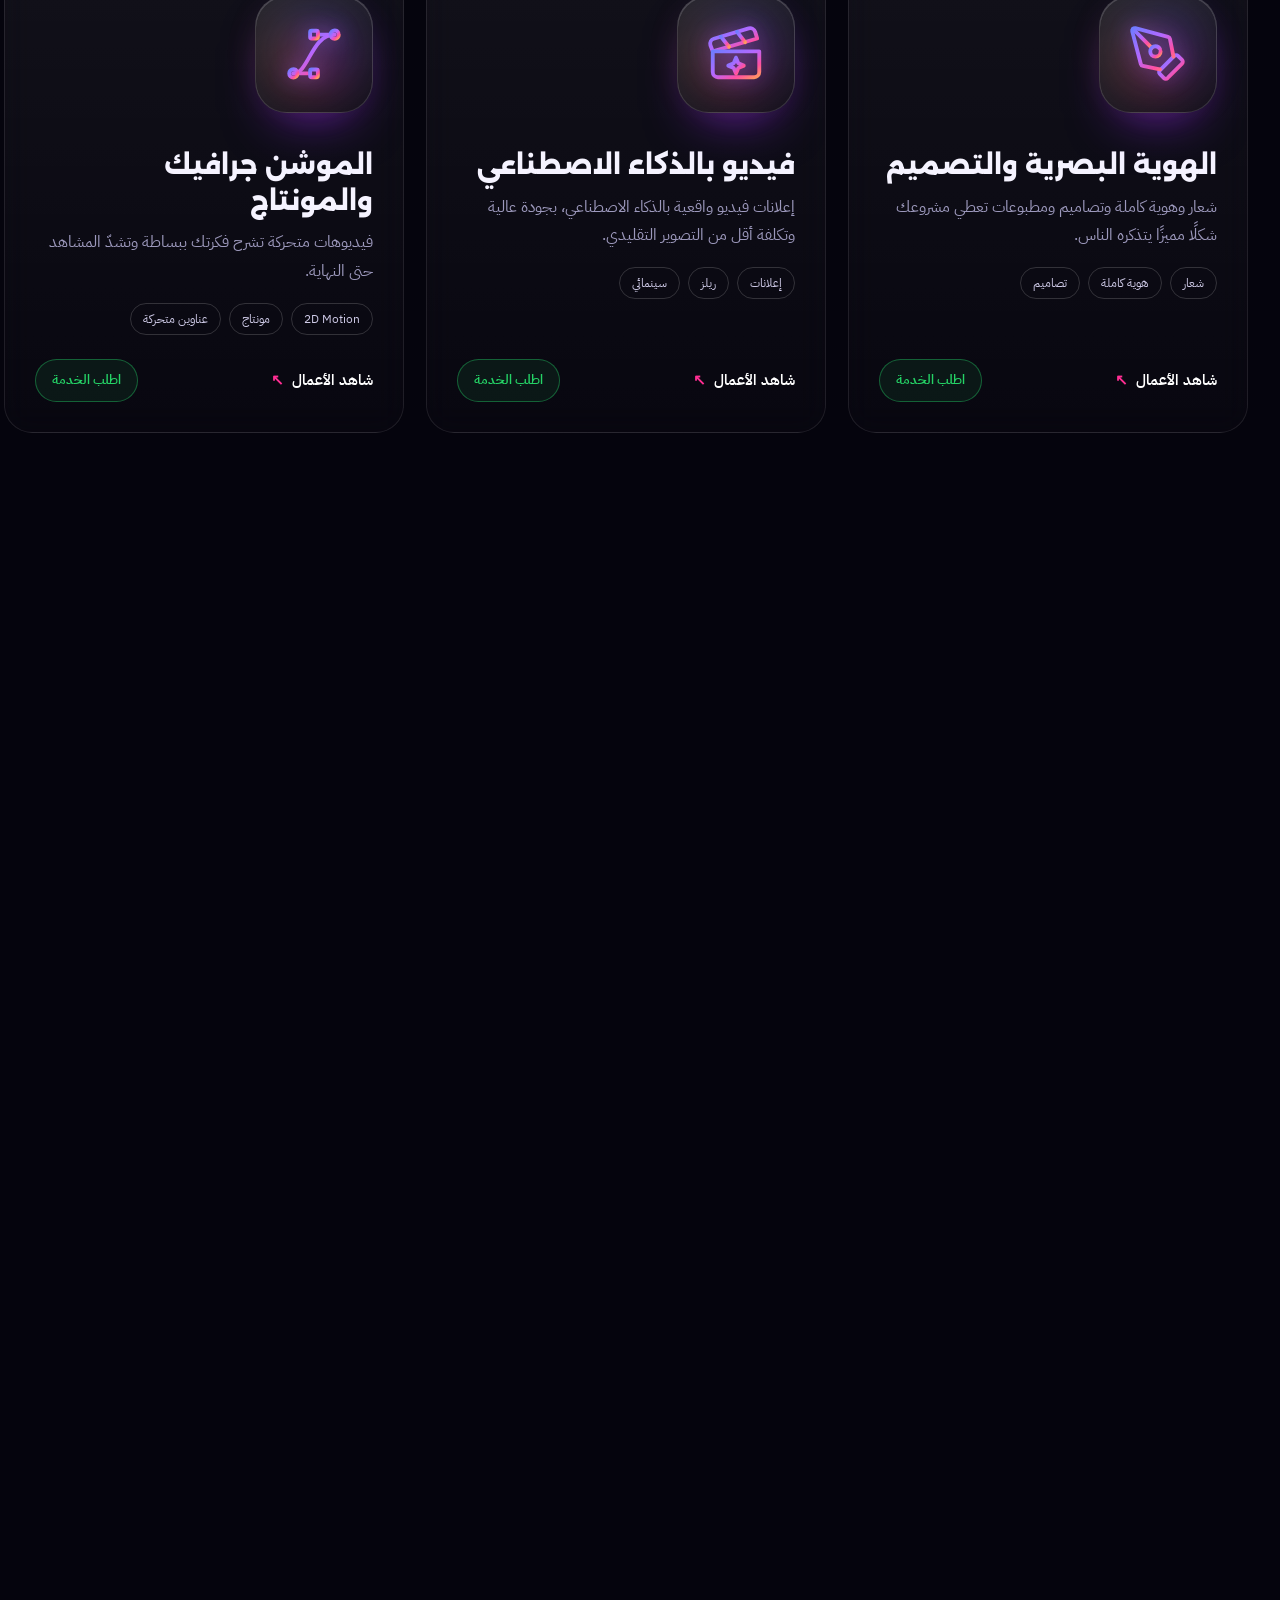
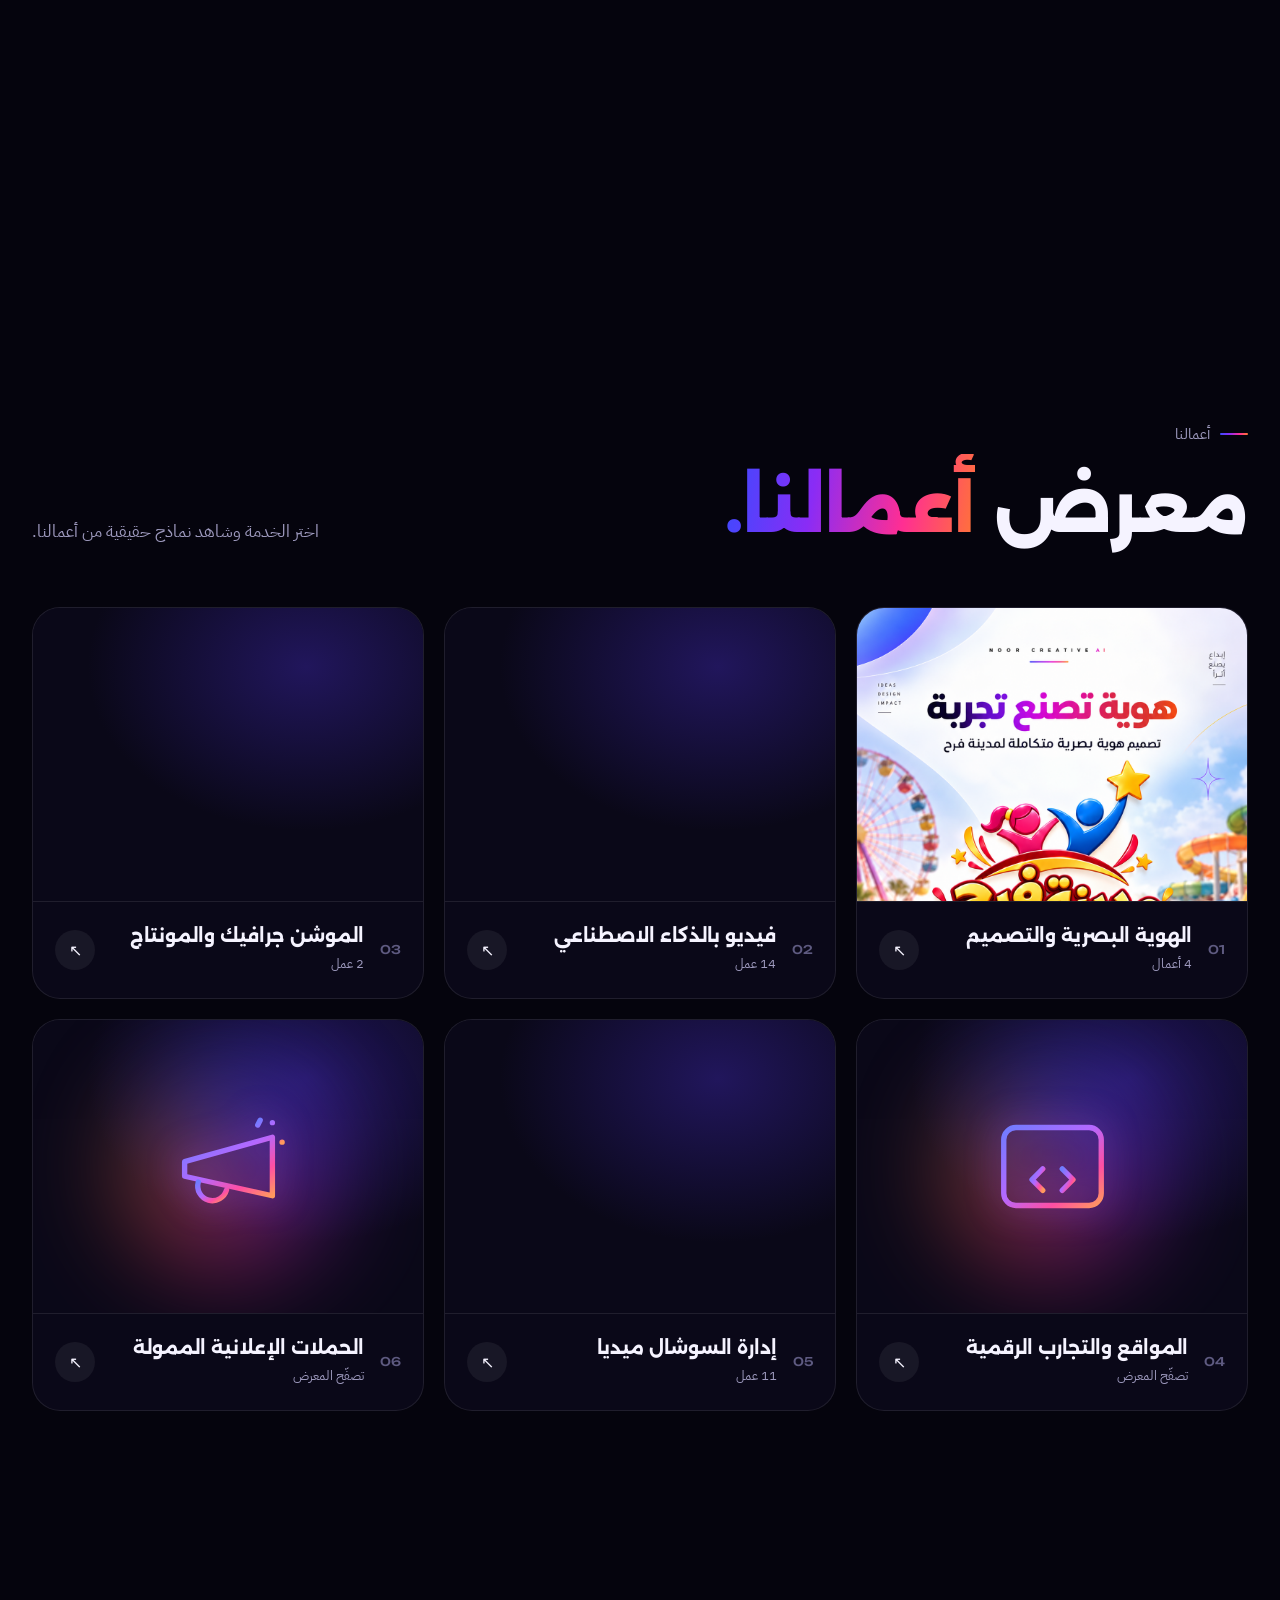
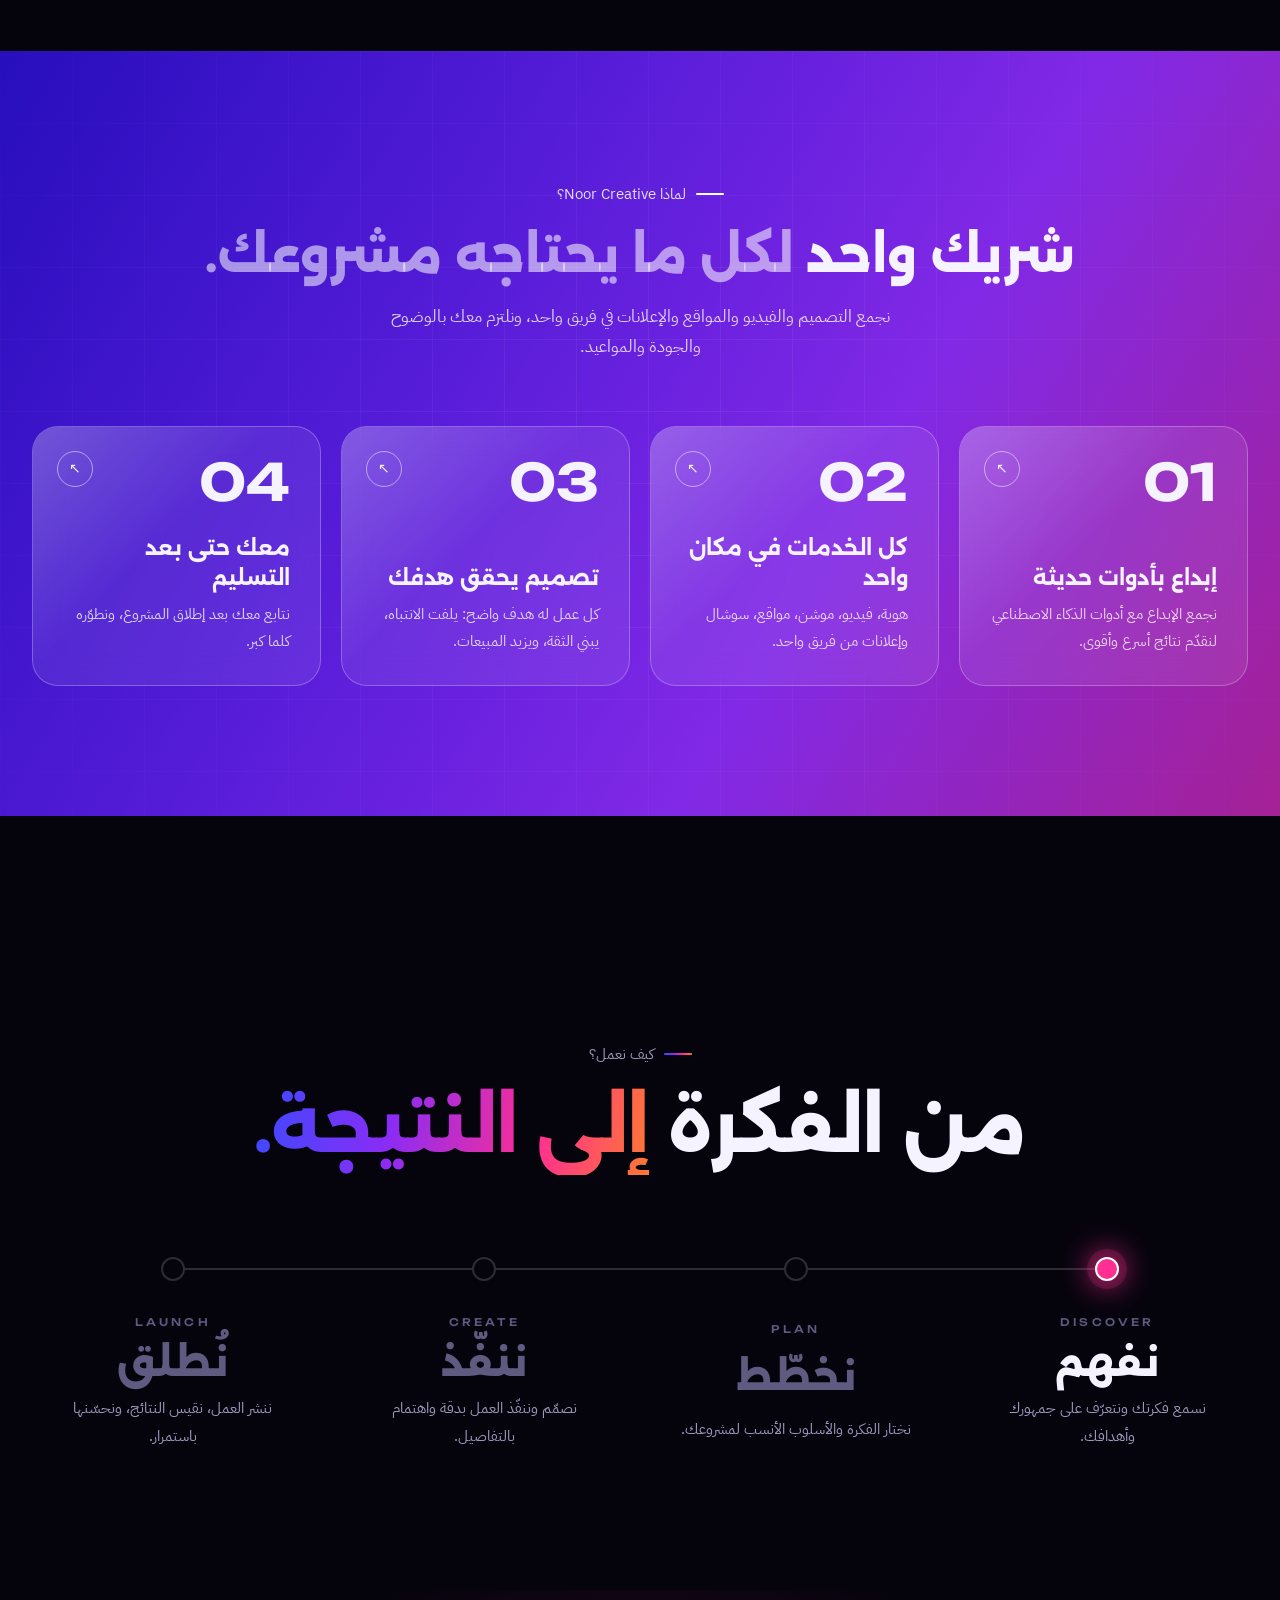
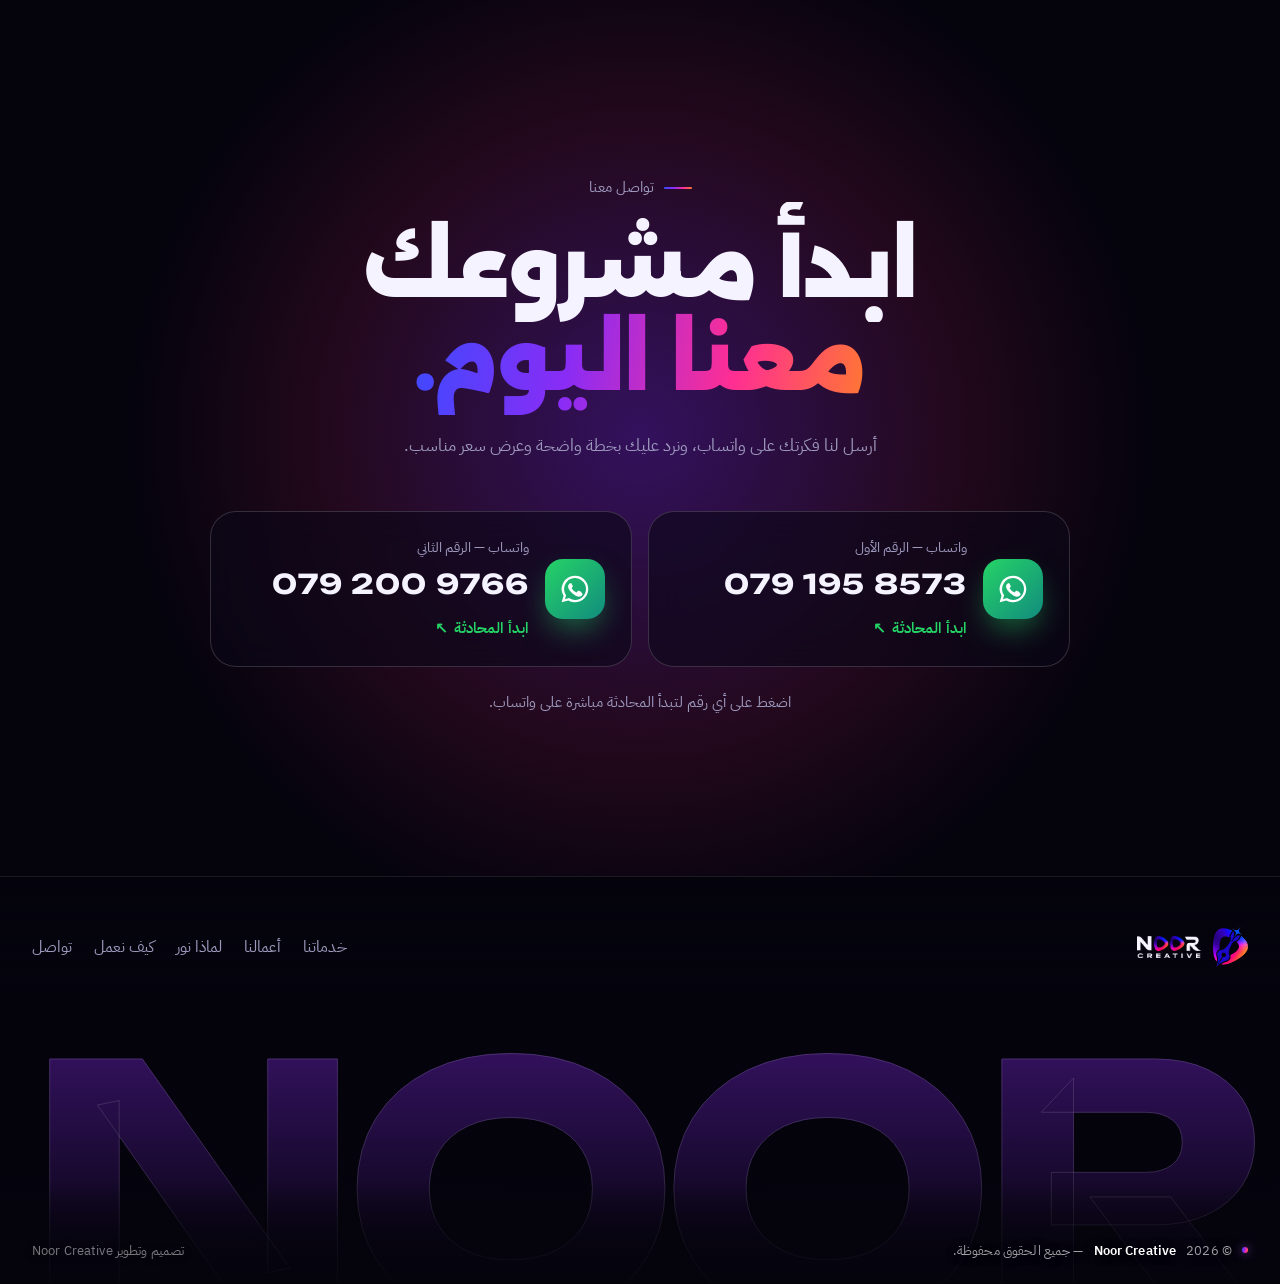
==== commit 140369e4: "Update chat teaser greeting Co-Authored-By: Claude Opus 5.5 <noreply@anthropic.com> Claude-Session: " ====
--- a/index.html
+++ b/index.html
@@ -257,6 +257,6 @@
 <script src="home.js?v=9"></script>
 <script src="scene.js"></script>
 <script src="app.js?v=9"></script>
-<script src="chat.js?v=8"></script>
+<script src="chat.js?v=9"></script>
 </body>
 </html>
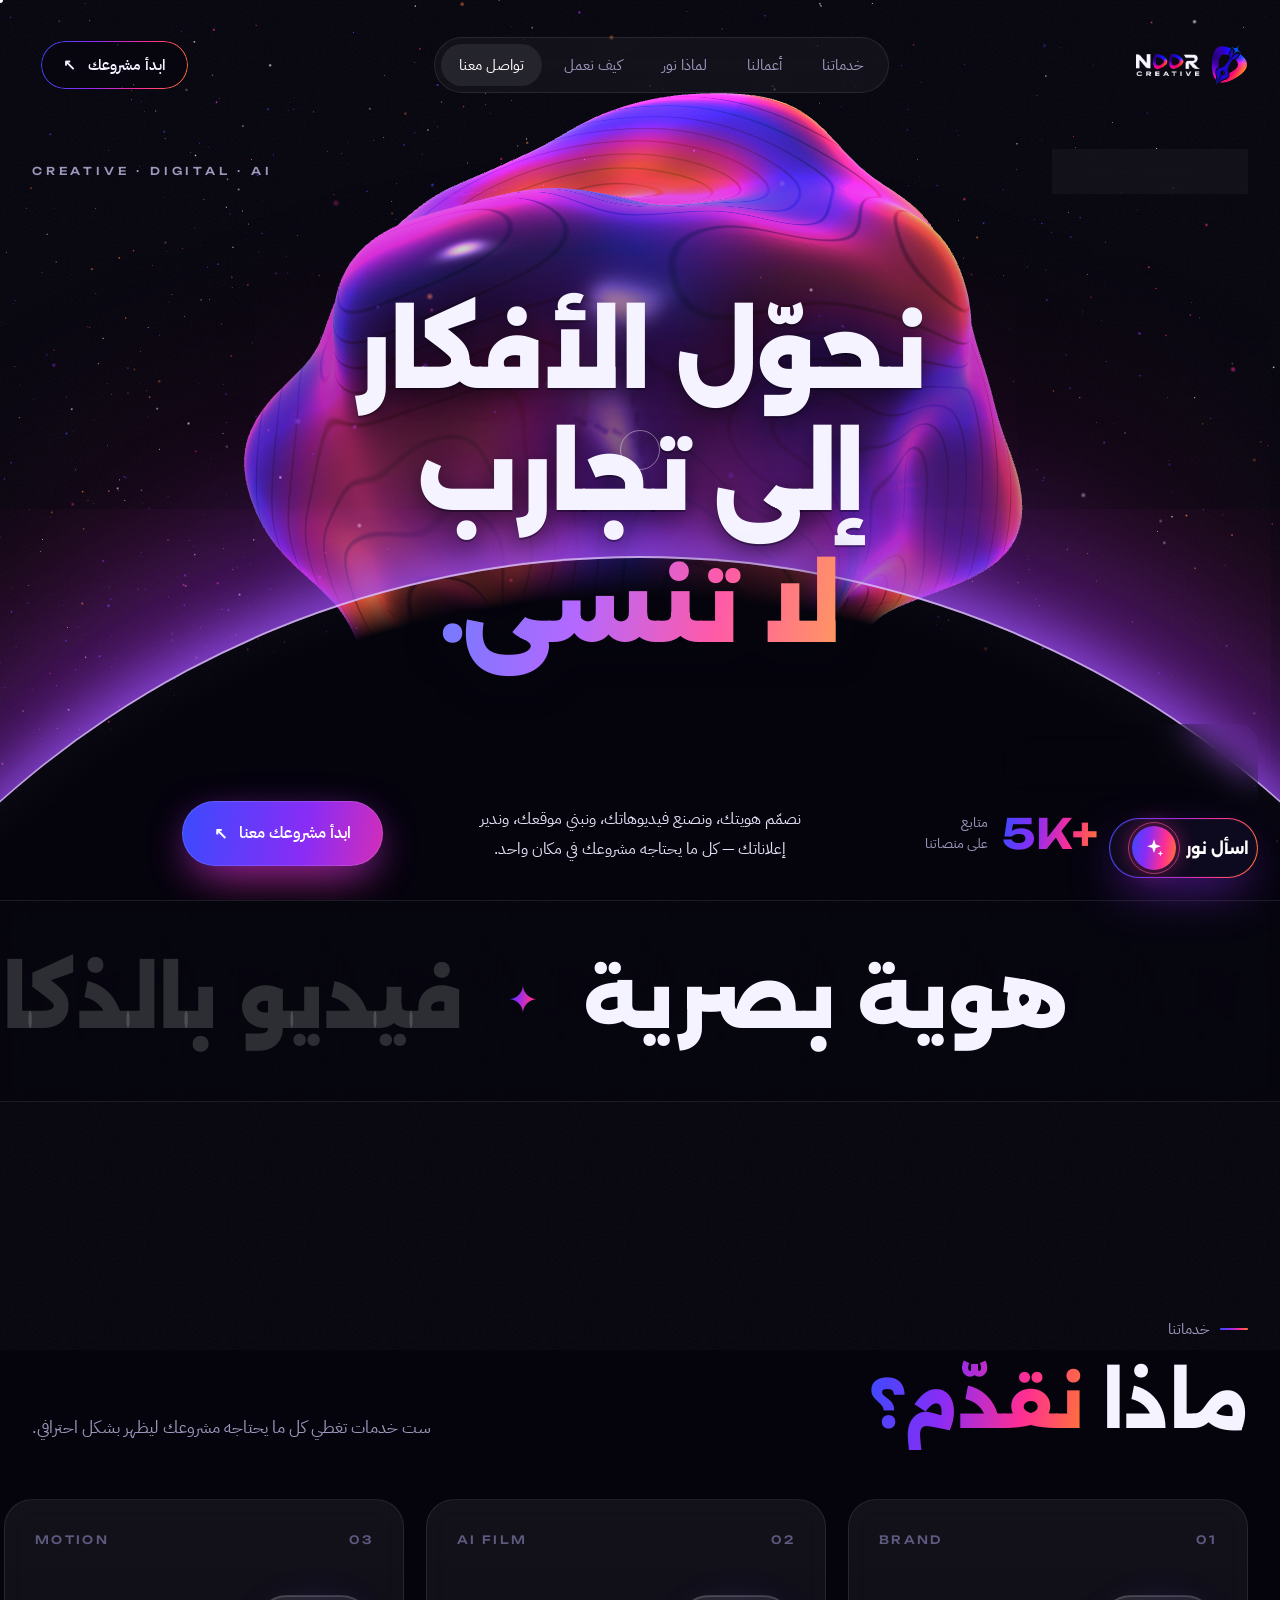
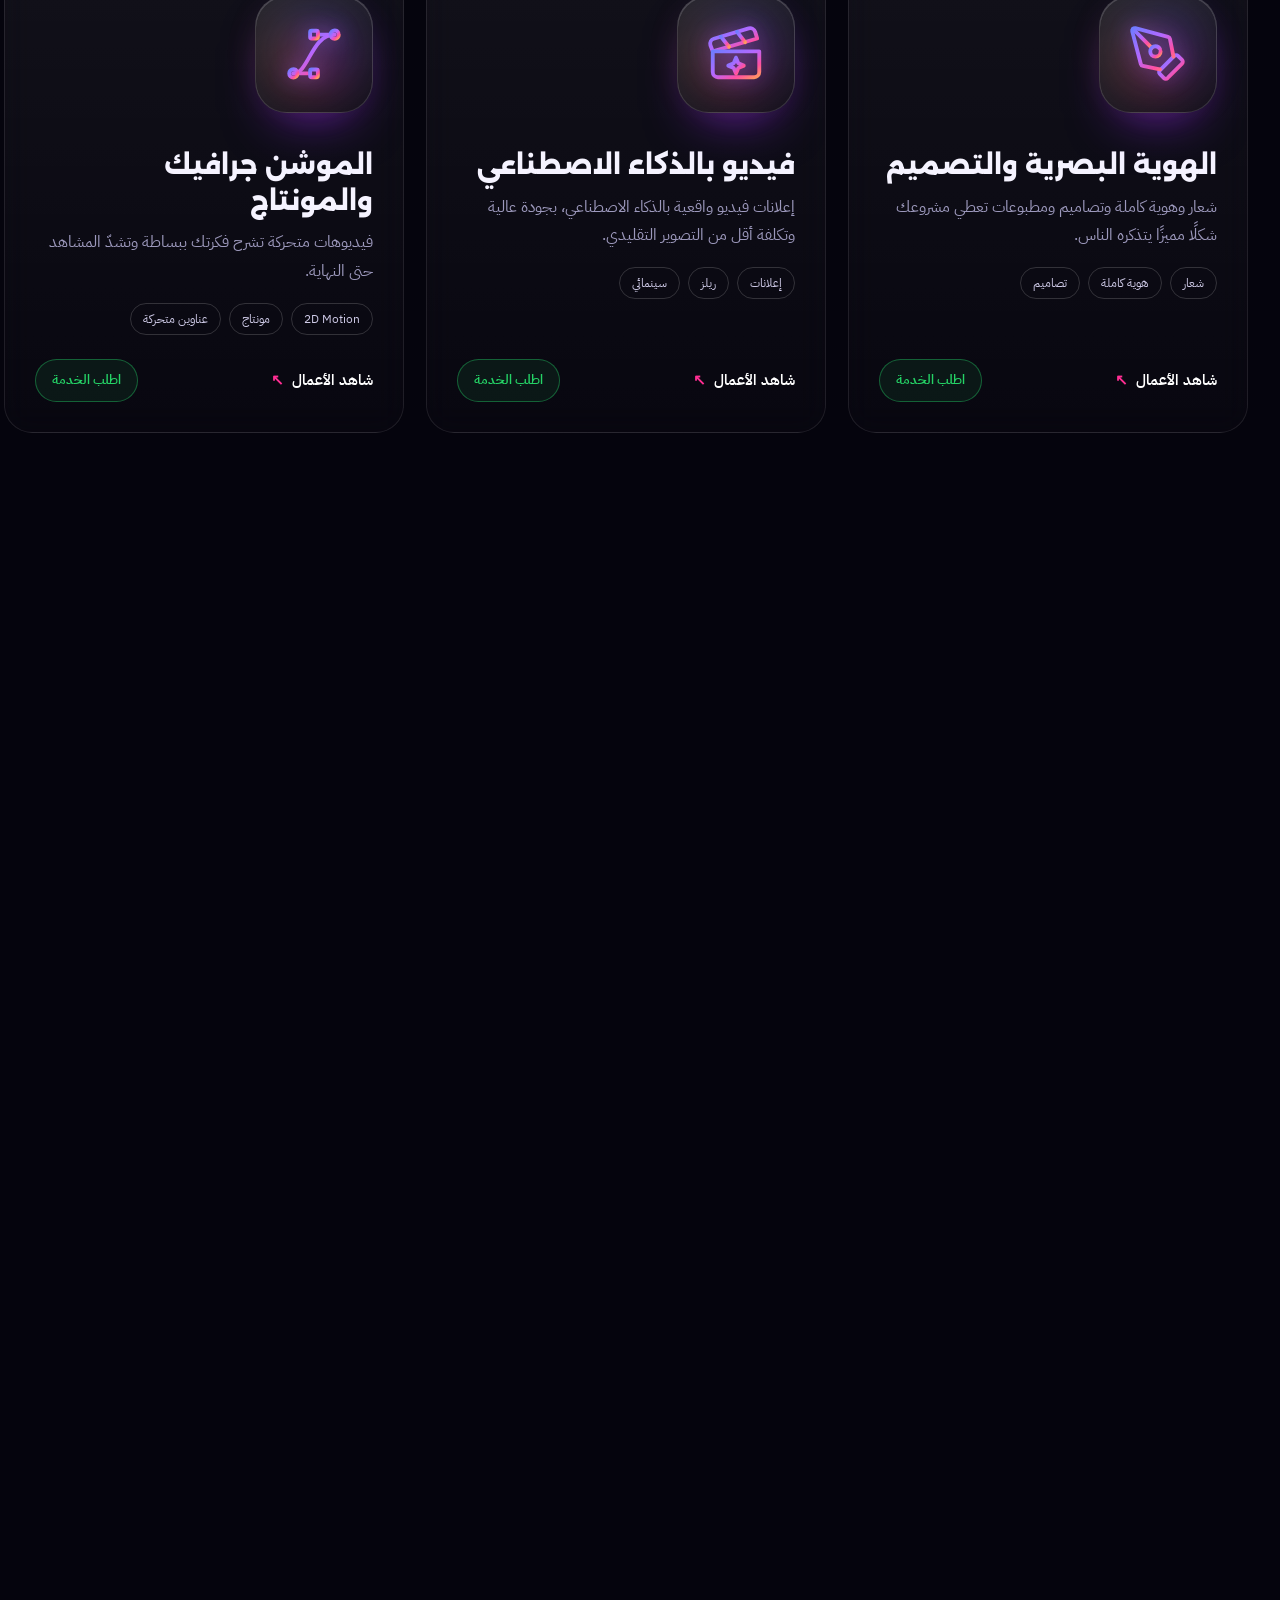
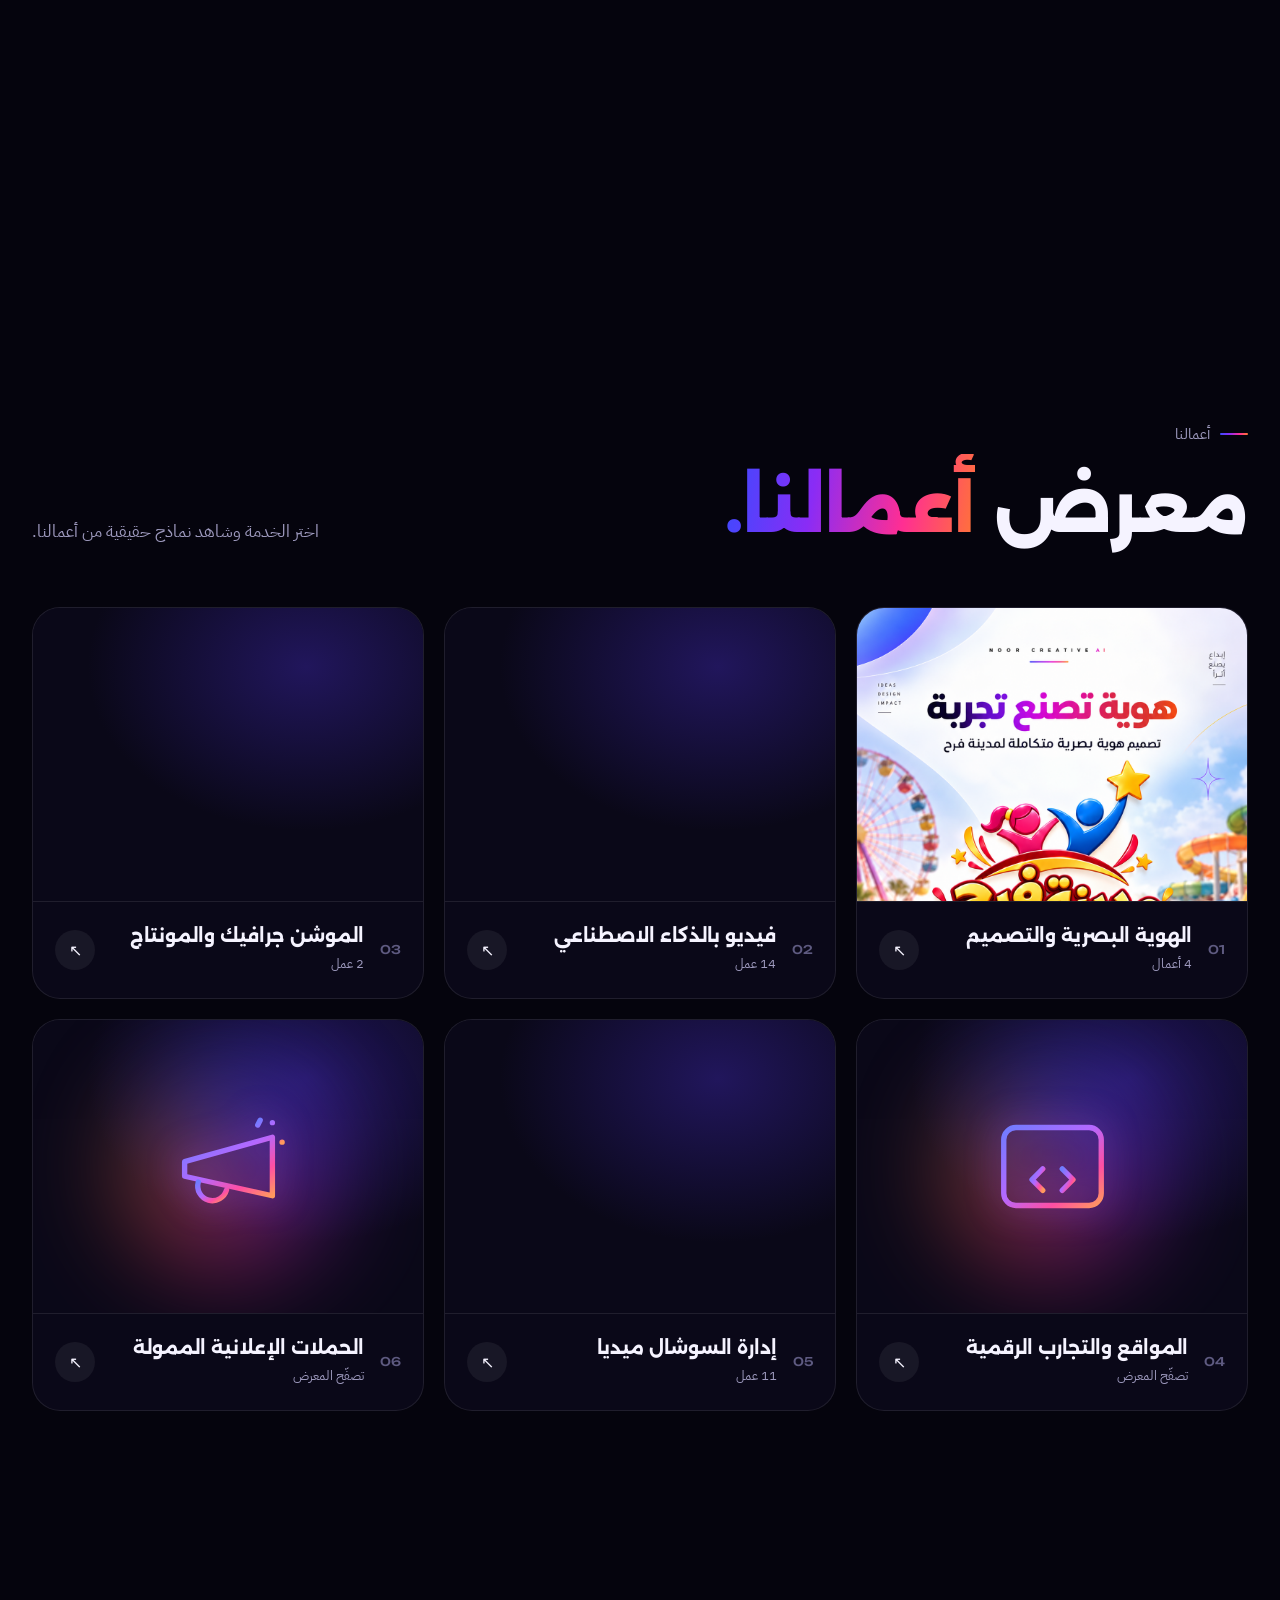
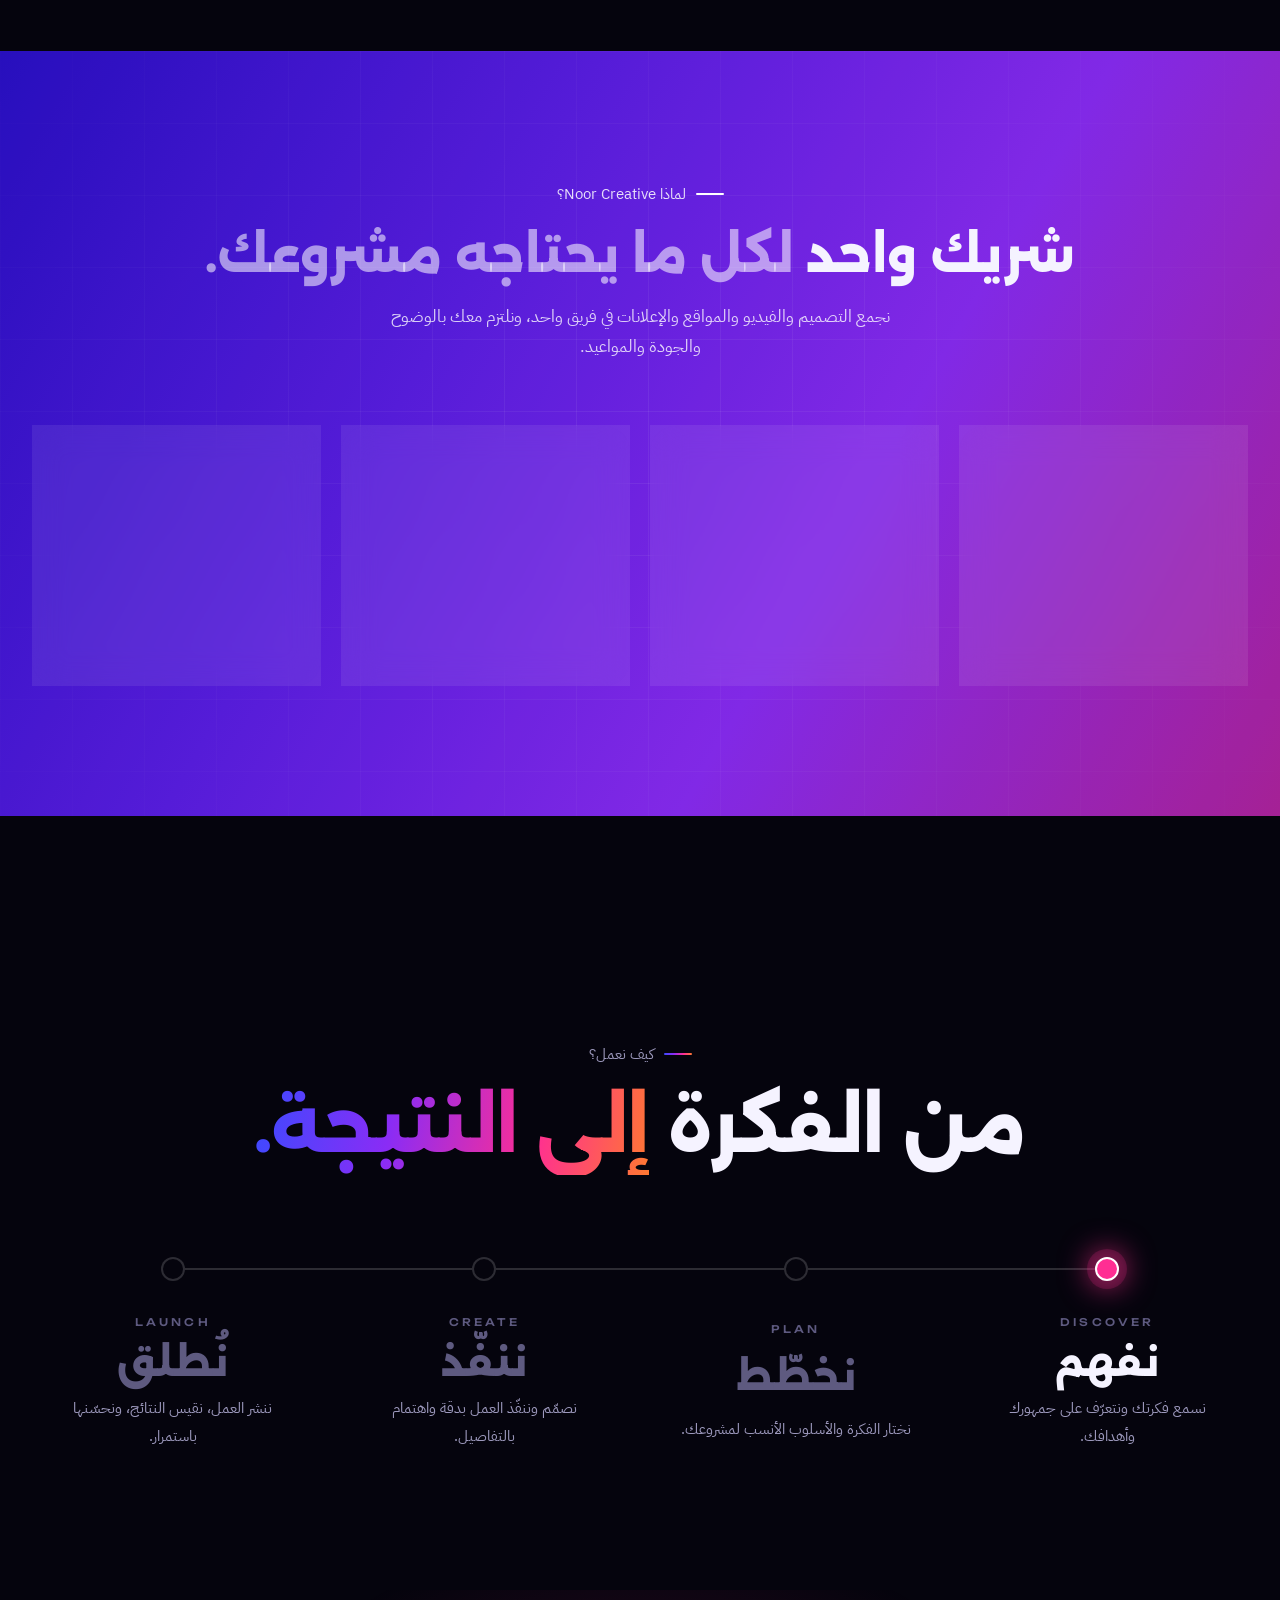
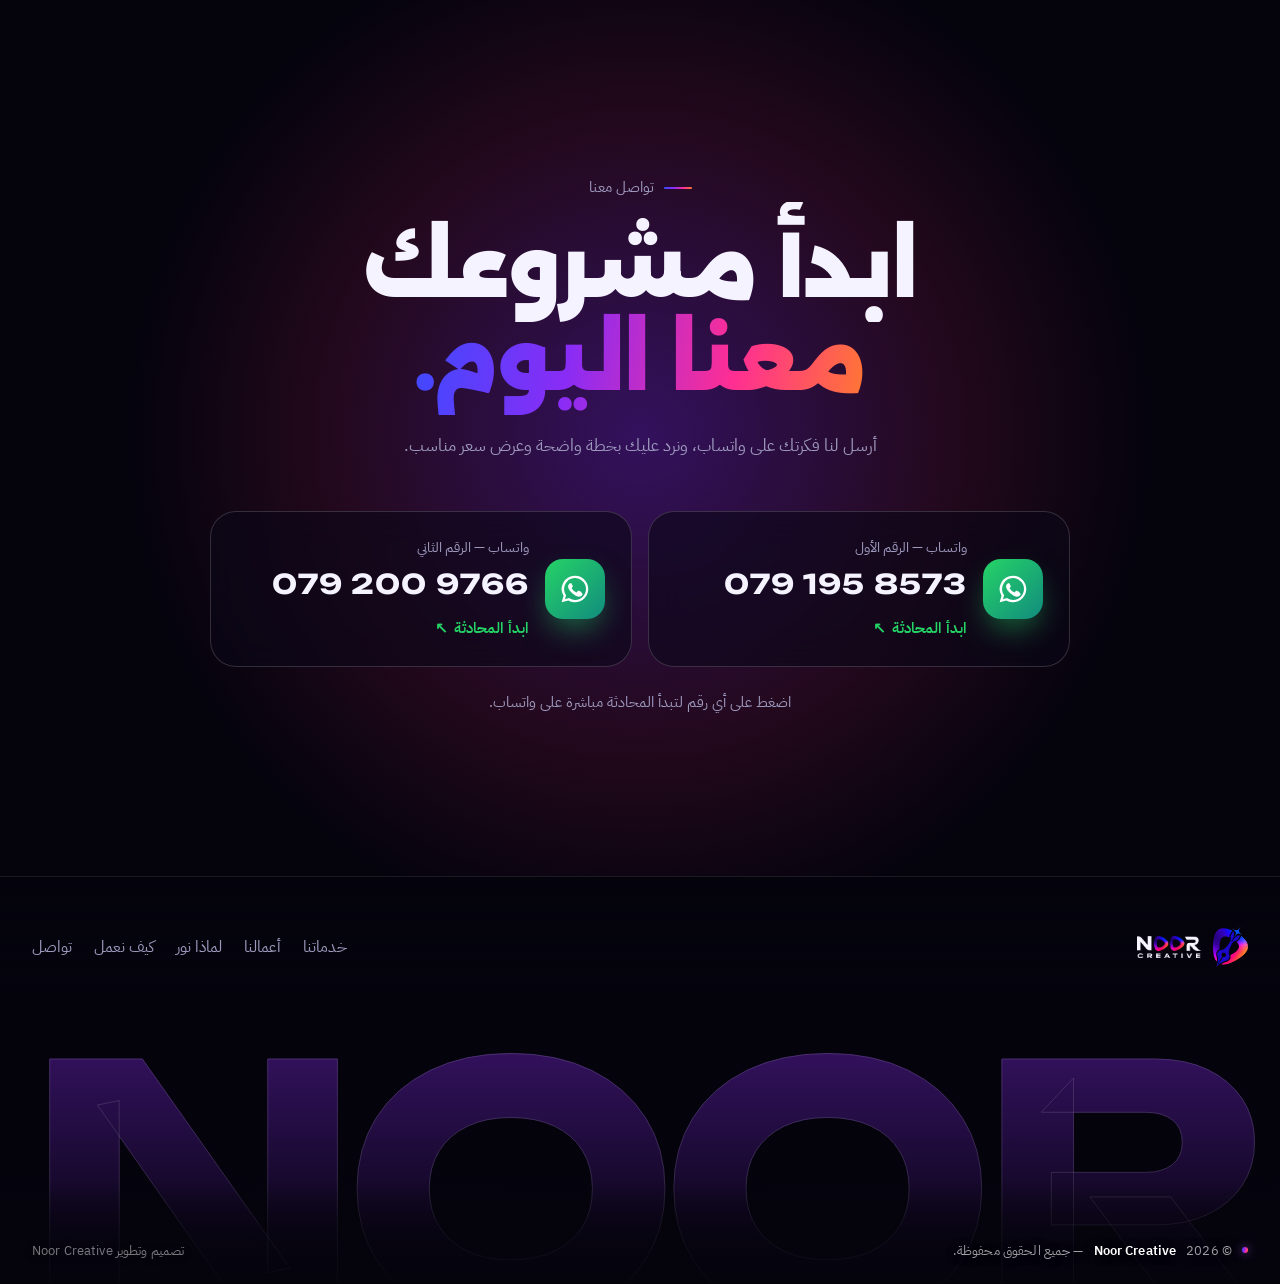
==== commit 0fa0e74b: "Send AI conversation summary when handing off to WhatsApp Co-Authored-By: Claude Opus 5.5 <noreply@a" ====
--- a/index.html
+++ b/index.html
@@ -9,7 +9,7 @@
 <link rel="icon" href="img/mark.png" type="image/png">
 <link rel="stylesheet" href="fonts.css">
 <link rel="stylesheet" href="style.css?v=15">
-<link rel="stylesheet" href="chat.css?v=5">
+<link rel="stylesheet" href="chat.css?v=6">
 </head>
 <body class="is-loading">
 
@@ -257,6 +257,6 @@
 <script src="home.js?v=9"></script>
 <script src="scene.js"></script>
 <script src="app.js?v=9"></script>
-<script src="chat.js?v=9"></script>
+<script src="chat.js?v=10"></script>
 </body>
 </html>
--- a/chat.css
+++ b/chat.css
@@ -116,3 +116,4 @@
 .nc-panel[hidden],.nc-teaser[hidden]{display:none!important}
 
 .nc.nc-hide .nc-launch,.nc.nc-hide .nc-teaser{opacity:0;pointer-events:none;transform:translateY(20px) scale(.85)}
+.nc-wait{opacity:.75;pointer-events:none}
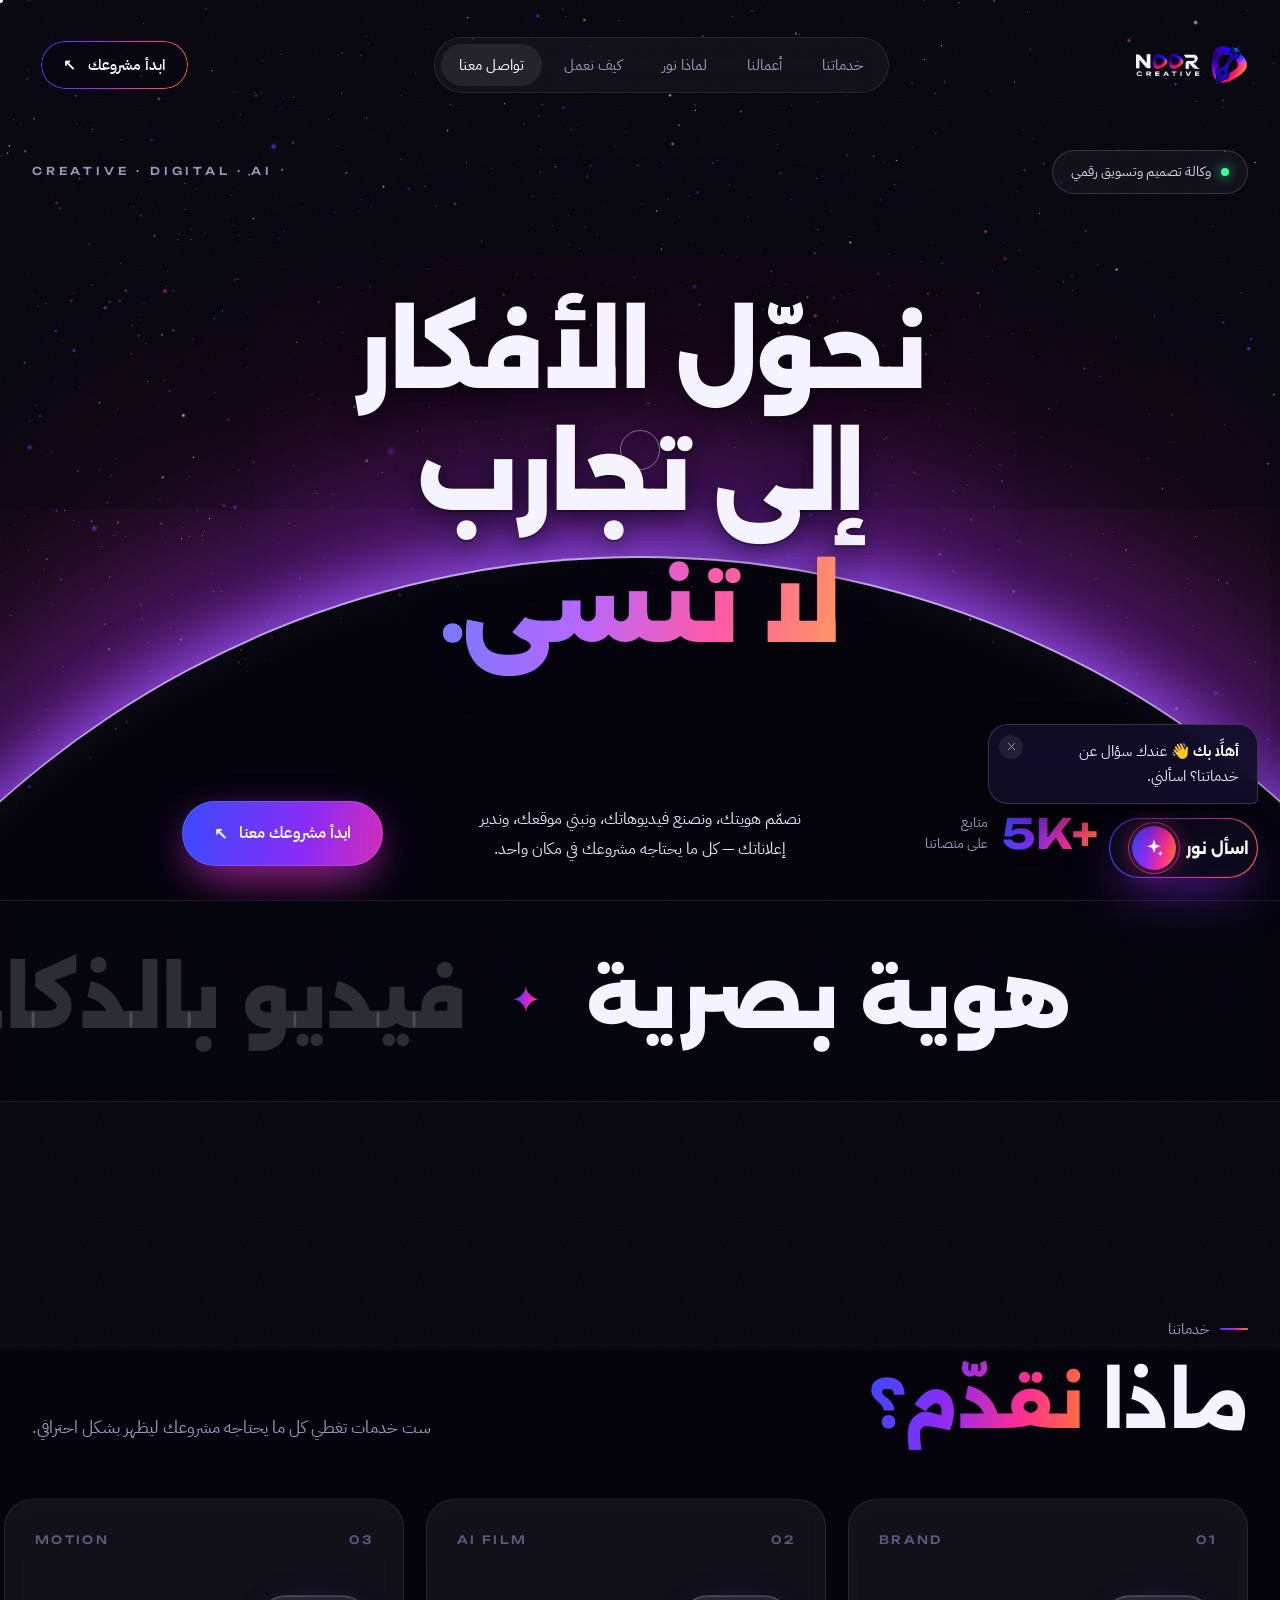
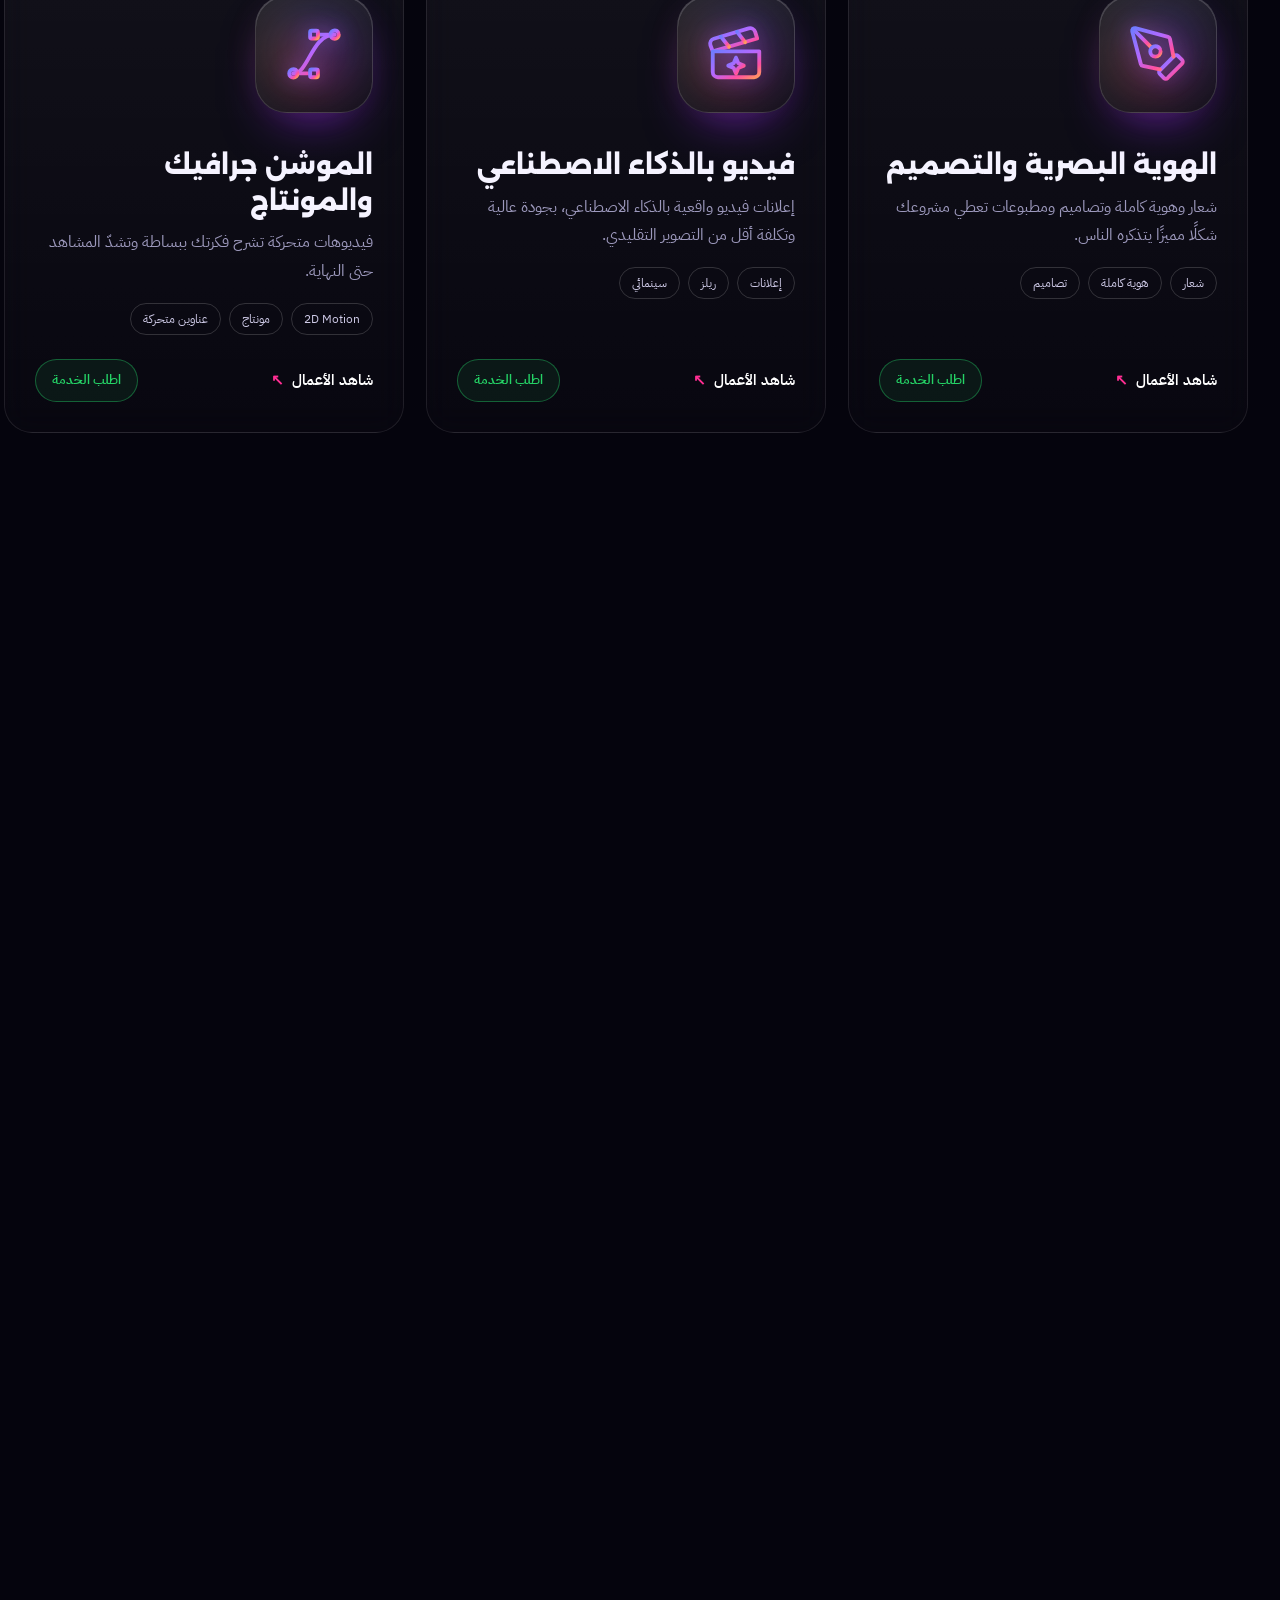
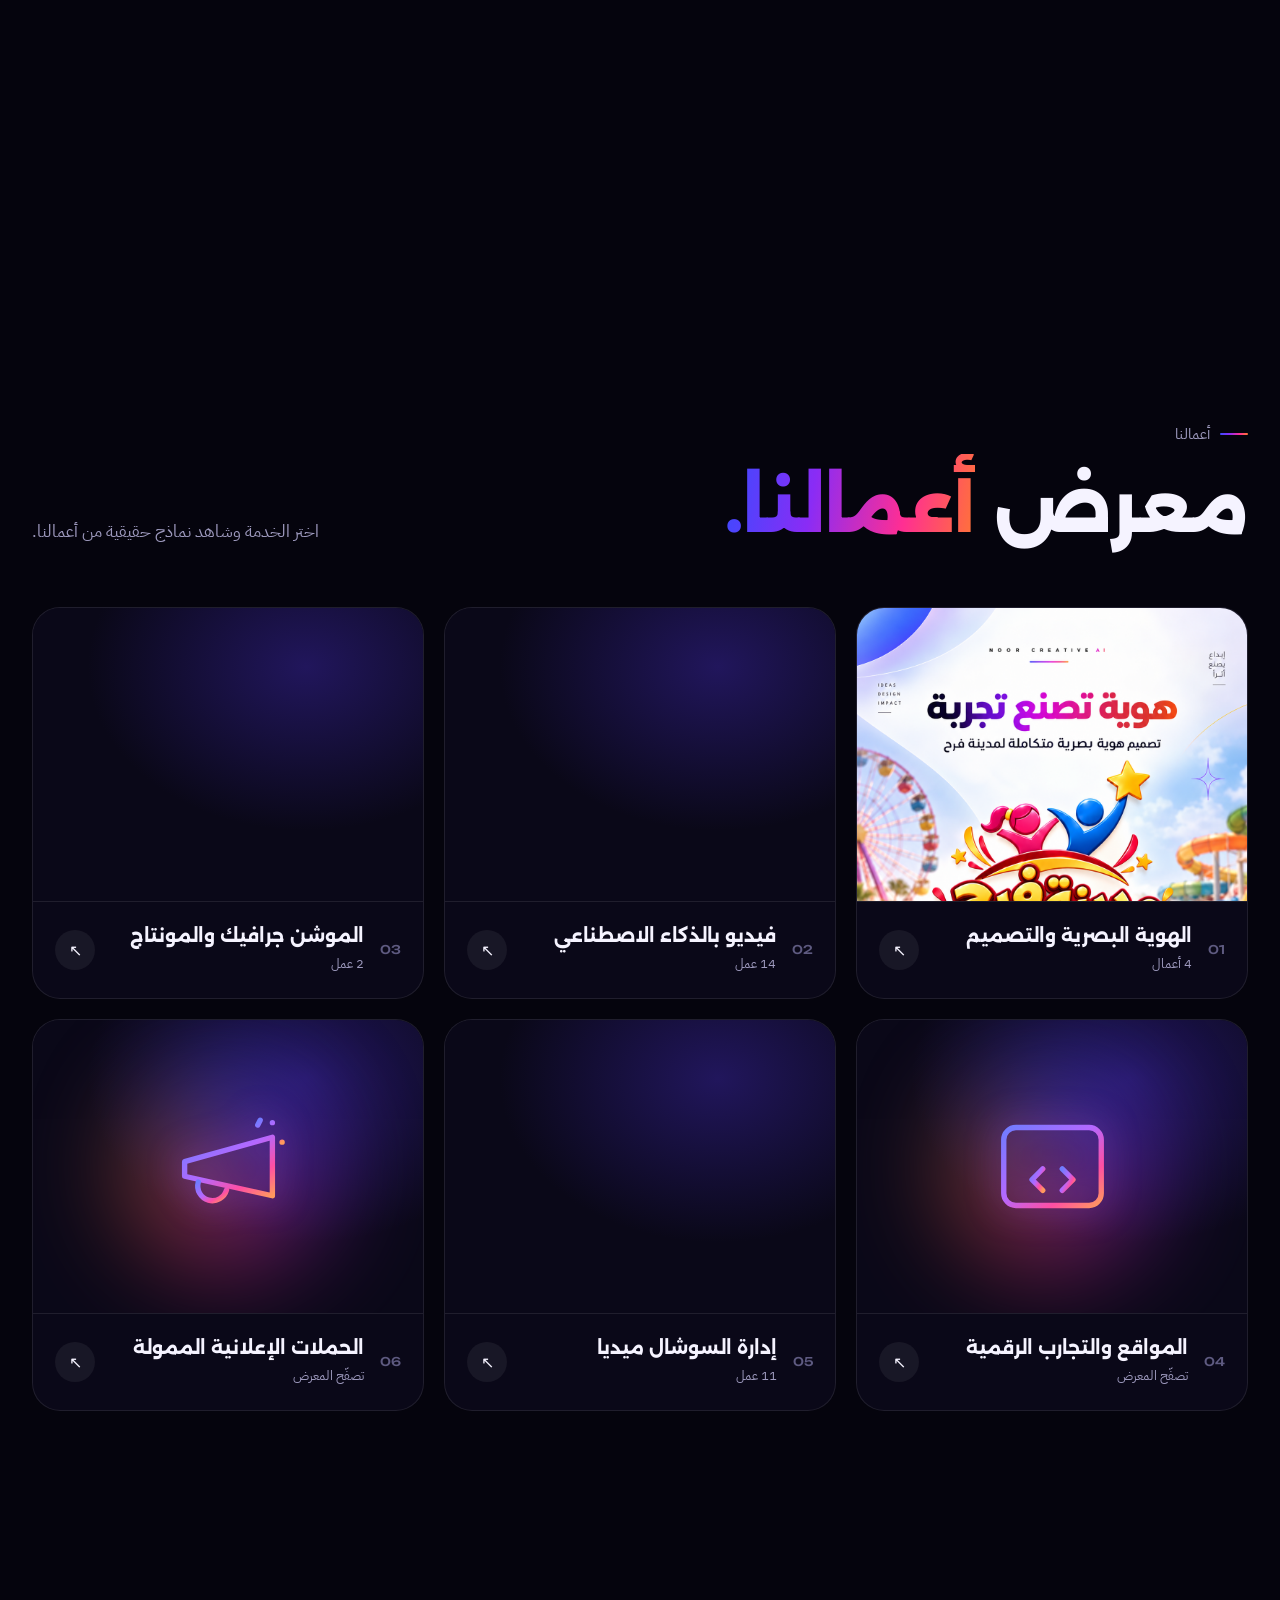
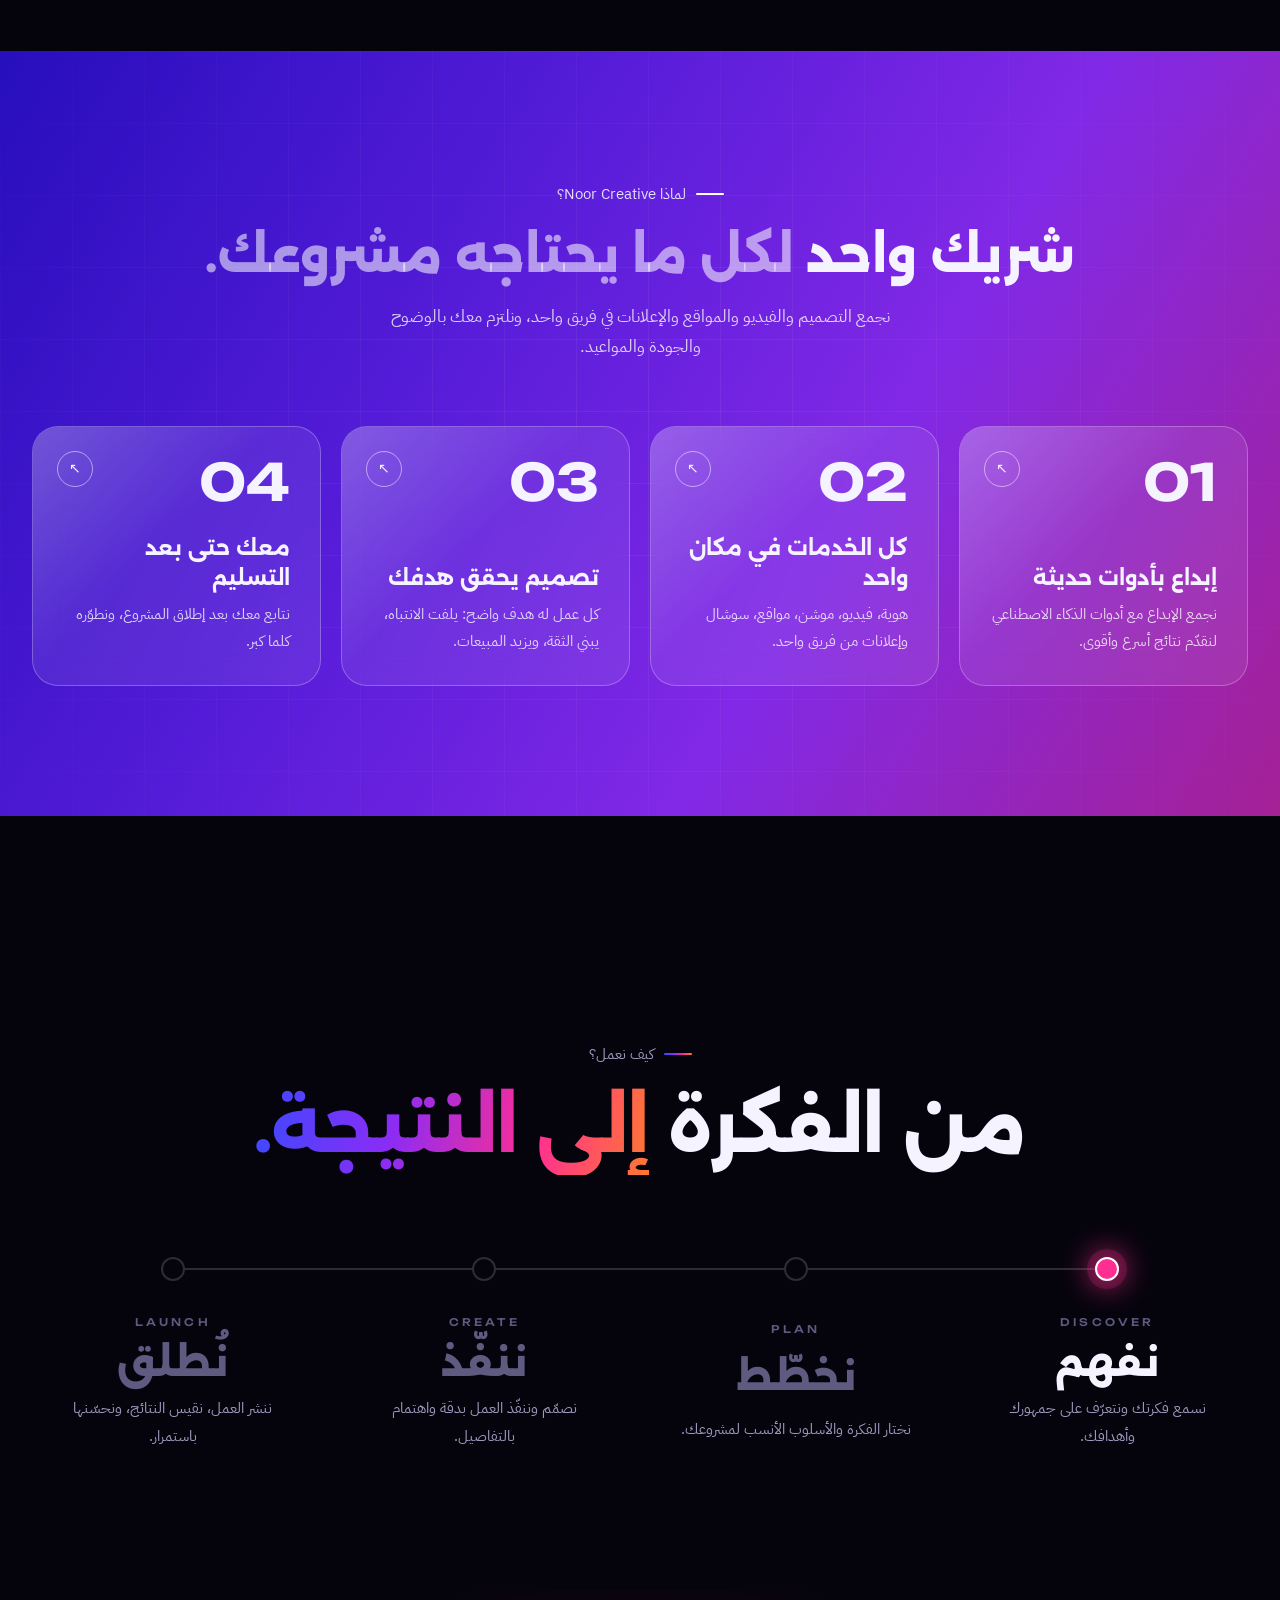
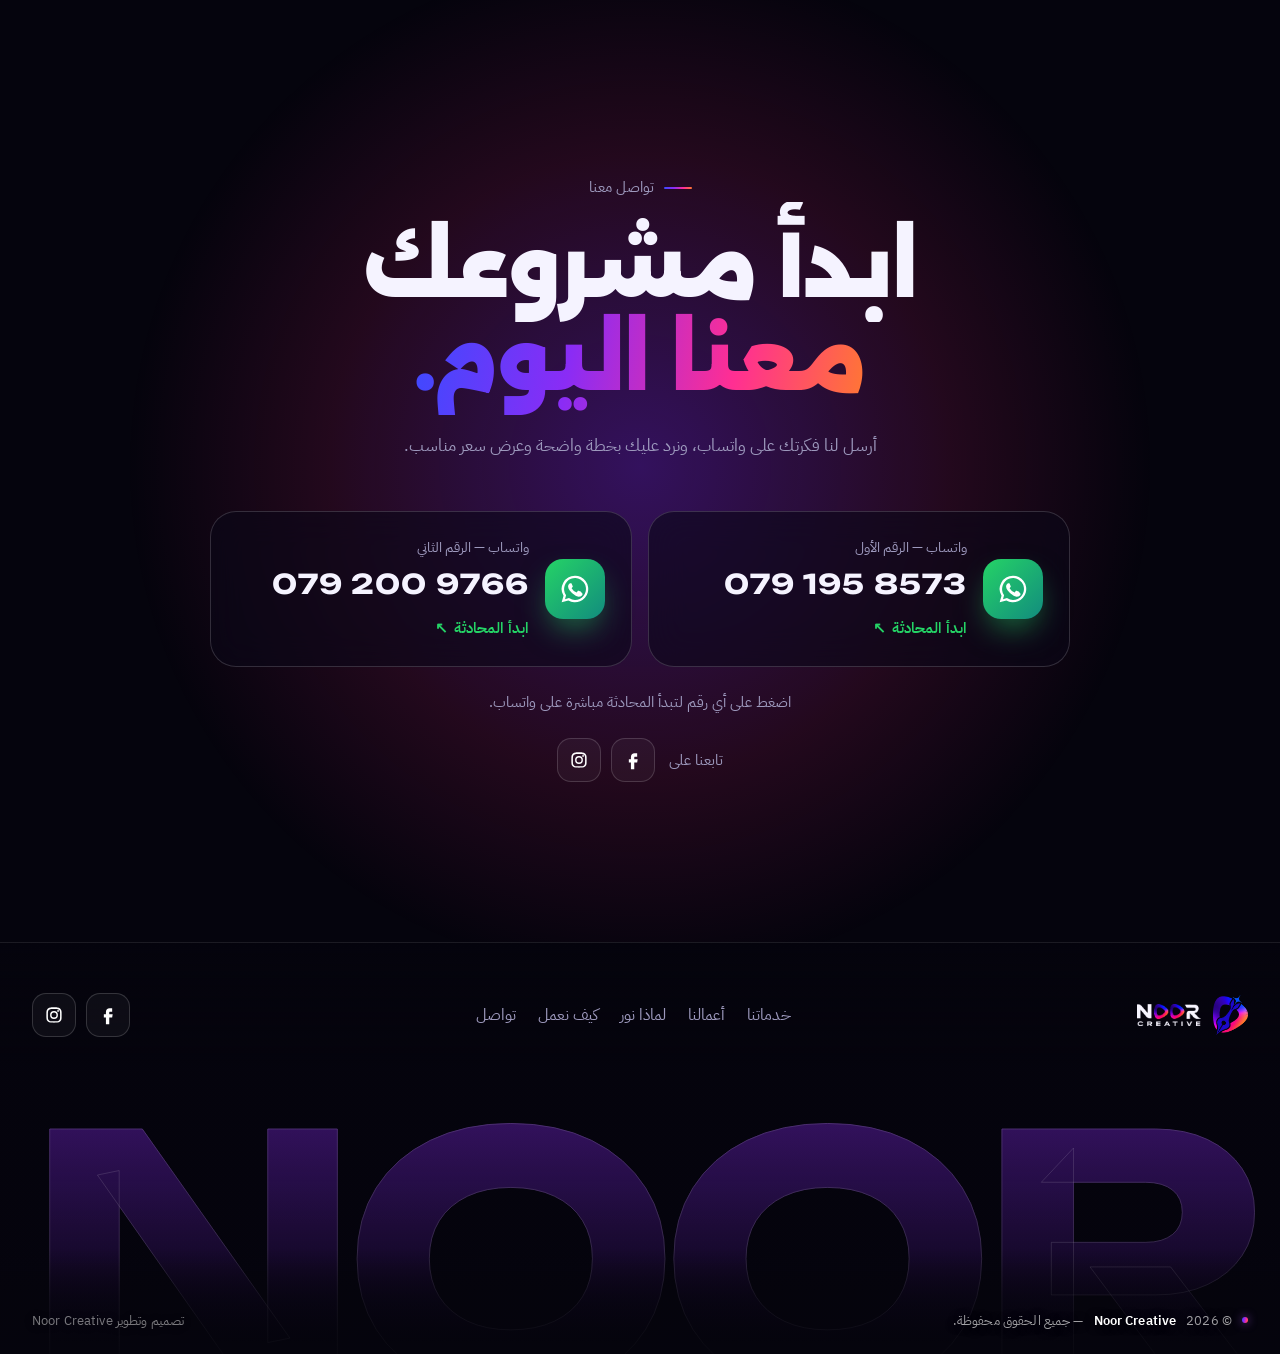
==== commit ac3d104e: "Add Facebook/Instagram links; show Facebook reel previews in gallery Co-Authored-By: Claude Opus 5.5" ====
--- a/index.html
+++ b/index.html
@@ -8,7 +8,7 @@
 <meta name="theme-color" content="#05040d">
 <link rel="icon" href="img/mark.png" type="image/png">
 <link rel="stylesheet" href="fonts.css">
-<link rel="stylesheet" href="style.css?v=15">
+<link rel="stylesheet" href="style.css?v=16">
 <link rel="stylesheet" href="chat.css?v=6">
 </head>
 <body class="is-loading">
@@ -230,6 +230,7 @@
       </a>
     </div>
     <p class="wa-note">اضغط على أي رقم لتبدأ المحادثة مباشرة على واتساب.</p>
+    <div class="cta-social"><span>تابعنا على</span><div class="cta-social-in"><a href="https://www.facebook.com/NoorCreativeAI" target="_blank" rel="noopener" aria-label="فيسبوك Noor Creative" class="fs-fb"><svg viewBox="0 0 24 24" aria-hidden="true"><path d="M14 8h3V4h-3c-2.8 0-4.5 1.9-4.5 4.6V11H7v4h2.5v8h4v-8H17l.6-4h-4.1V8.9c0-.6.3-.9.5-.9Z"/></svg></a><a href="https://www.instagram.com/noor_creative_ai/" target="_blank" rel="noopener" aria-label="إنستغرام Noor Creative" class="fs-ig"><svg viewBox="0 0 24 24" aria-hidden="true"><path d="M12 7.3A4.7 4.7 0 1 0 16.7 12 4.7 4.7 0 0 0 12 7.3Zm0 7.7a3 3 0 1 1 3-3 3 3 0 0 1-3 3Zm6-7.9a1.1 1.1 0 1 1-1.1-1.1A1.1 1.1 0 0 1 18 7.1ZM21.1 8.2a5.4 5.4 0 0 0-1.5-3.8 5.4 5.4 0 0 0-3.8-1.5C14.3 2.8 9.7 2.8 8.2 2.9a5.4 5.4 0 0 0-3.8 1.5A5.4 5.4 0 0 0 2.9 8.2c-.1 1.5-.1 6.1 0 7.6a5.4 5.4 0 0 0 1.5 3.8 5.4 5.4 0 0 0 3.8 1.5c1.5.1 6.1.1 7.6 0a5.4 5.4 0 0 0 3.8-1.5 5.4 5.4 0 0 0 1.5-3.8c.1-1.5.1-6.1 0-7.6Zm-2.2 9.3a3.1 3.1 0 0 1-1.7 1.7c-1.2.5-4 .4-5.2.4s-4 .1-5.2-.4a3.1 3.1 0 0 1-1.7-1.7c-.5-1.2-.4-4-.4-5.3s-.1-4 .4-5.2a3.1 3.1 0 0 1 1.7-1.7C8 4.8 10.8 4.9 12 4.9s4-.1 5.2.4a3.1 3.1 0 0 1 1.7 1.7c.5 1.2.4 4 .4 5.2s.1 4.1-.4 5.3Z"/></svg></a></div></div>
   </div>
 </section>
 </main>
@@ -239,6 +240,7 @@
   <div class="wrap foot-top">
     <a class="brand" href="#top" data-link><img src="img/mark.png" alt=""><img class="brand-word" src="img/word-light.png" alt="NOOR CREATIVE"></a>
     <nav><a href="#services" data-link>خدماتنا</a><a href="#work" data-link>أعمالنا</a><a href="#why" data-link>لماذا نور</a><a href="#process" data-link>كيف نعمل</a><a href="#contact" data-link>تواصل</a></nav>
+    <div class="foot-social"><a href="https://www.facebook.com/NoorCreativeAI" target="_blank" rel="noopener" aria-label="فيسبوك Noor Creative" class="fs-fb"><svg viewBox="0 0 24 24" aria-hidden="true"><path d="M14 8h3V4h-3c-2.8 0-4.5 1.9-4.5 4.6V11H7v4h2.5v8h4v-8H17l.6-4h-4.1V8.9c0-.6.3-.9.5-.9Z"/></svg></a><a href="https://www.instagram.com/noor_creative_ai/" target="_blank" rel="noopener" aria-label="إنستغرام Noor Creative" class="fs-ig"><svg viewBox="0 0 24 24" aria-hidden="true"><path d="M12 7.3A4.7 4.7 0 1 0 16.7 12 4.7 4.7 0 0 0 12 7.3Zm0 7.7a3 3 0 1 1 3-3 3 3 0 0 1-3 3Zm6-7.9a1.1 1.1 0 1 1-1.1-1.1A1.1 1.1 0 0 1 18 7.1ZM21.1 8.2a5.4 5.4 0 0 0-1.5-3.8 5.4 5.4 0 0 0-3.8-1.5C14.3 2.8 9.7 2.8 8.2 2.9a5.4 5.4 0 0 0-3.8 1.5A5.4 5.4 0 0 0 2.9 8.2c-.1 1.5-.1 6.1 0 7.6a5.4 5.4 0 0 0 1.5 3.8 5.4 5.4 0 0 0 3.8 1.5c1.5.1 6.1.1 7.6 0a5.4 5.4 0 0 0 3.8-1.5 5.4 5.4 0 0 0 1.5-3.8c.1-1.5.1-6.1 0-7.6Zm-2.2 9.3a3.1 3.1 0 0 1-1.7 1.7c-1.2.5-4 .4-5.2.4s-4 .1-5.2-.4a3.1 3.1 0 0 1-1.7-1.7c-.5-1.2-.4-4-.4-5.3s-.1-4 .4-5.2a3.1 3.1 0 0 1 1.7-1.7C8 4.8 10.8 4.9 12 4.9s4-.1 5.2.4a3.1 3.1 0 0 1 1.7 1.7c.5 1.2.4 4 .4 5.2s.1 4.1-.4 5.3Z"/></svg></a></div>
   </div>
   <div class="foot-giant" aria-hidden="true">NOOR</div>
   <div class="foot-legal">
@@ -257,6 +259,6 @@
 <script src="home.js?v=9"></script>
 <script src="scene.js"></script>
 <script src="app.js?v=9"></script>
-<script src="chat.js?v=10"></script>
+<script src="chat.js?v=11"></script>
 </body>
 </html>
--- a/style.css
+++ b/style.css
@@ -523,3 +523,18 @@
 .lb-embed{display:block;border:0;border-radius:18px;background:#000;width:min(1100px,88vw);aspect-ratio:16/9;max-height:78vh}
 .lb-embed.v{width:auto;height:min(78vh,820px);aspect-ratio:9/16;max-width:88vw}
 .wi-ph-t{position:absolute;bottom:16px;inset-inline:0;text-align:center;font:700 .95rem var(--disp);color:rgba(255,255,255,.85);letter-spacing:.02em}
+/* social links */
+.foot-social,.cta-social-in{display:flex;gap:10px}
+.foot-social a,.cta-social-in a{width:44px;height:44px;border-radius:14px;display:grid;place-items:center;border:1px solid var(--line2);background:rgba(255,255,255,.04);color:#fff;transition:transform .4s var(--ease),background .3s,border-color .3s}
+.foot-social svg,.cta-social-in svg{width:20px;height:20px;fill:currentColor}
+.foot-social a:hover,.cta-social-in a:hover{transform:translateY(-3px)}
+.fs-fb:hover{background:#1877f2;border-color:#1877f2}
+.fs-ig:hover{background:linear-gradient(45deg,#f9a825,#e1306c,#833ab4);border-color:transparent}
+.cta-social{display:flex;align-items:center;justify-content:center;gap:14px;margin-top:22px;color:var(--mute);font-size:.92rem}
+/* facebook preview inside gallery cards */
+.wi-fbwrap{position:relative;display:block;width:100%;aspect-ratio:16/9;overflow:hidden;background:#0d0a1f}
+.wi-fbwrap.v{aspect-ratio:9/16}
+.wi-fb{position:absolute;top:0;left:0;border:0;transform-origin:0 0;pointer-events:none}
+.wi-shield{position:absolute;inset:0;z-index:1}
+.work-item .wi-play,.work-item .wi-src{z-index:2}
+.work-item .wi-info{z-index:2}
